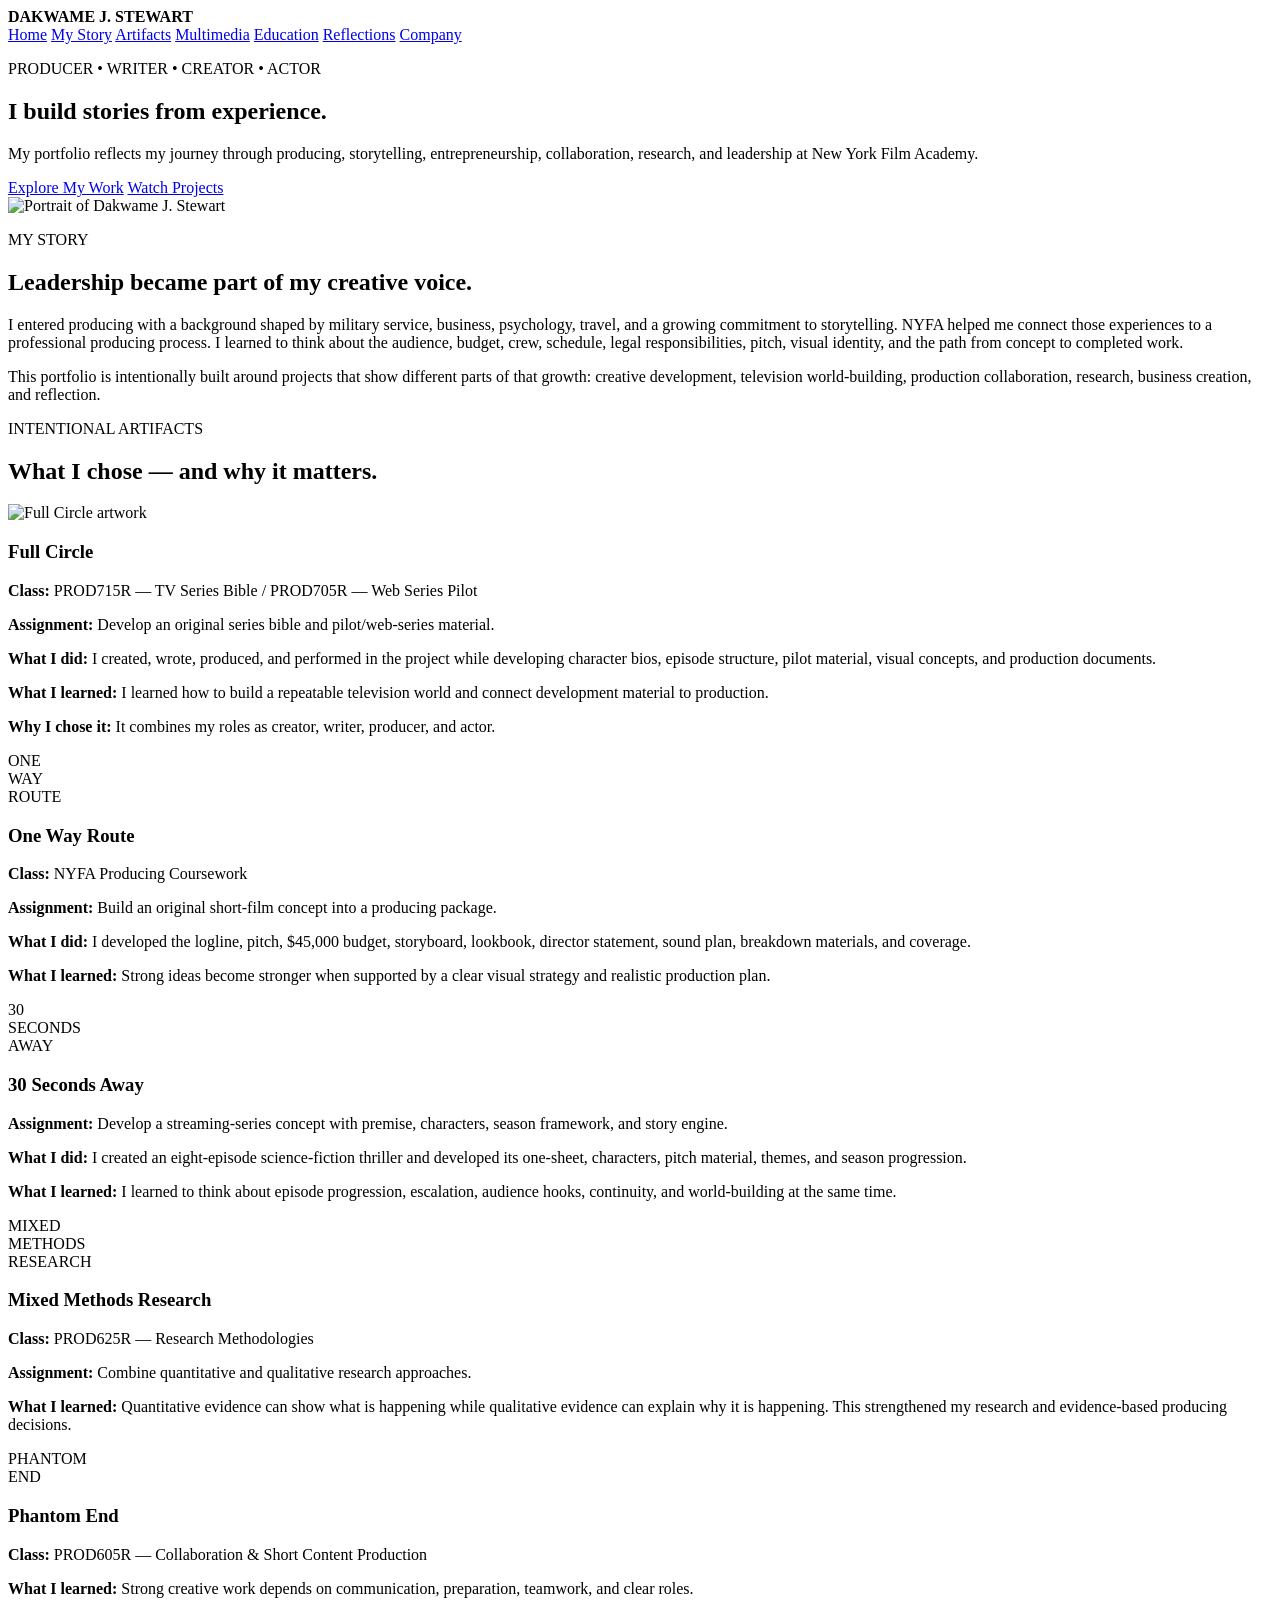
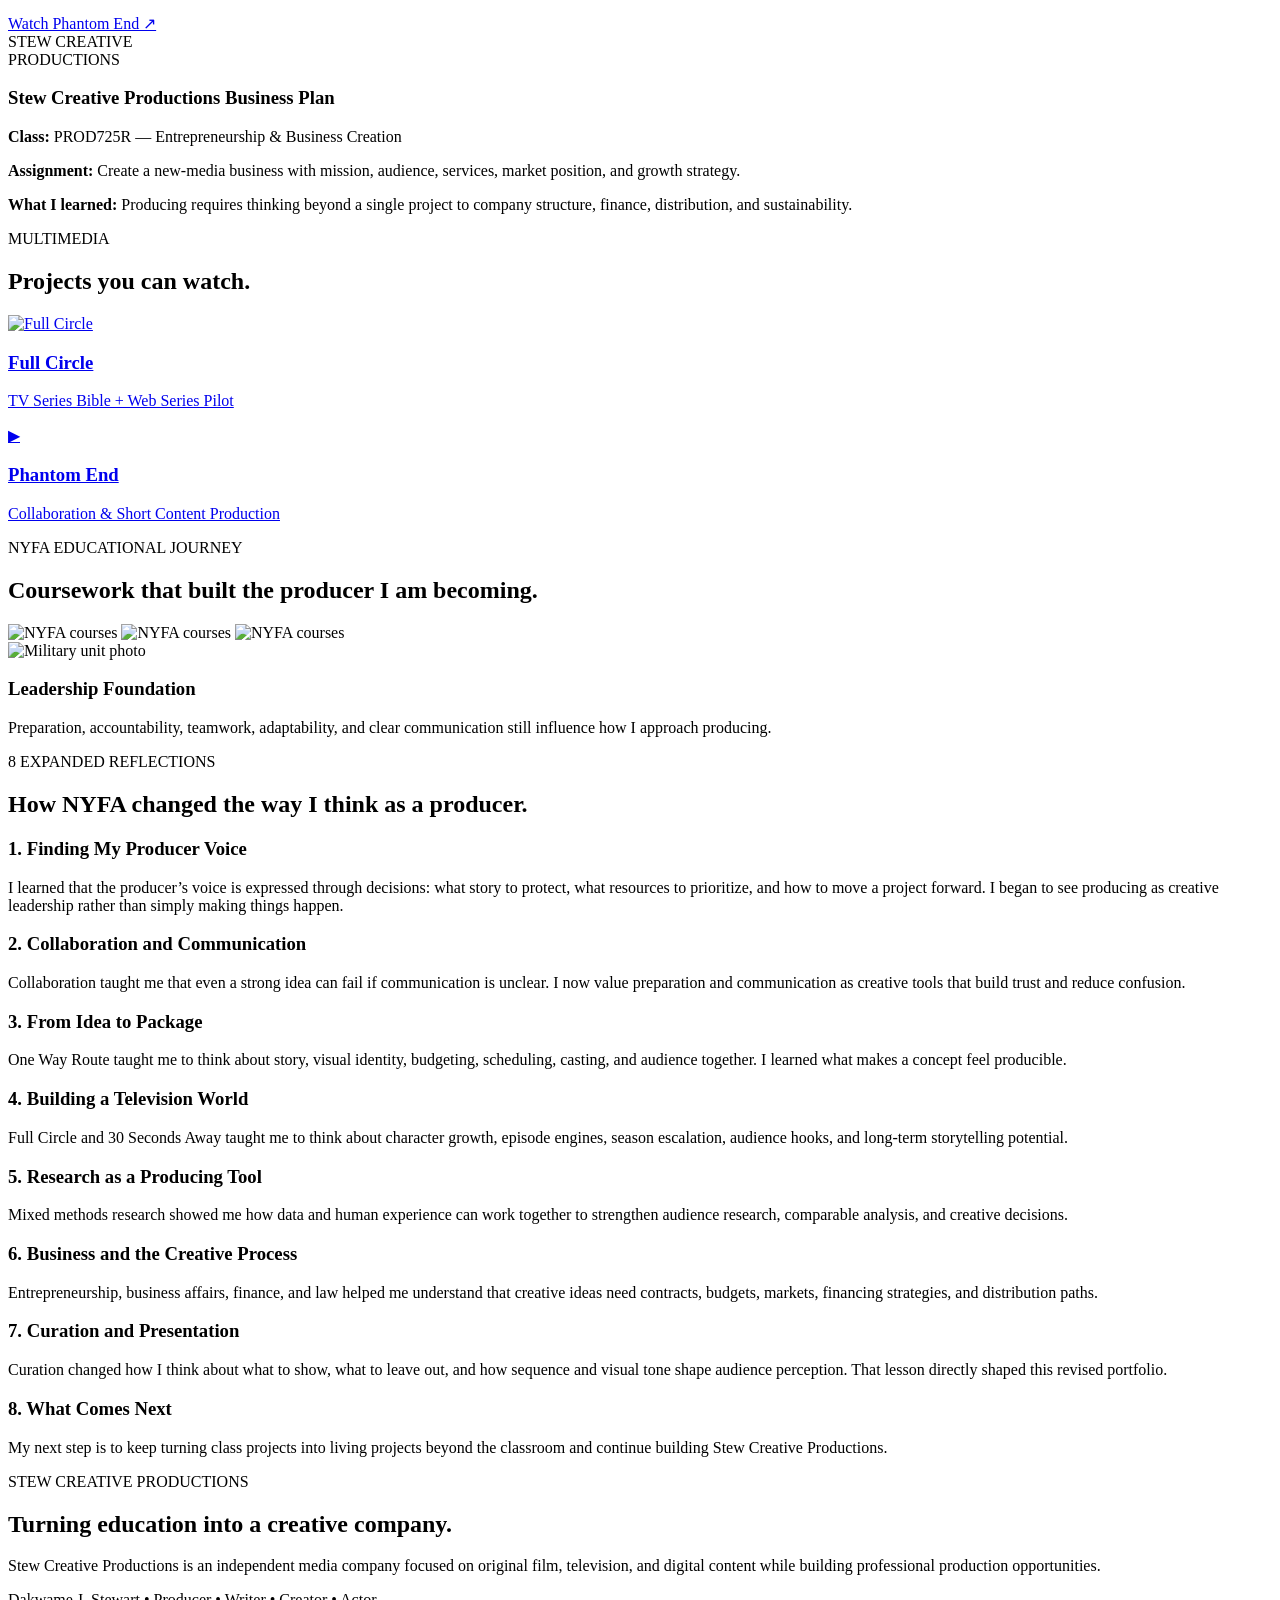
==== index.html @ 9a8acb1c "Rename index.html.html to index.html" ====
<!doctype html>
<html lang="en">
<head>
<meta charset="utf-8">
<meta name="viewport" content="width=device-width, initial-scale=1">
<title>Dakwame J. Stewart | NYFA EPortfolio</title>
<link rel="stylesheet" href="styles.css">
</head>
<body>
<header>
  <strong>DAKWAME J. STEWART</strong>
  <nav>
    <a href="#home">Home</a>
    <a href="#story">My Story</a>
    <a href="#artifacts">Artifacts</a>
    <a href="#multimedia">Multimedia</a>
    <a href="#education">Education</a>
    <a href="#reflections">Reflections</a>
    <a href="#company">Company</a>
  </nav>
</header>

<section id="home" class="hero">
  <div>
    <p class="kicker">PRODUCER • WRITER • CREATOR • ACTOR</p>
    <h1>I build stories from experience.</h1>
    <p>My portfolio reflects my journey through producing, storytelling, entrepreneurship, collaboration, research, and leadership at New York Film Academy.</p>
    <a class="btn" href="#artifacts">Explore My Work</a>
    <a class="btn secondary" href="#multimedia">Watch Projects</a>
  </div>
  <img src="assets/portrait.jpeg" alt="Portrait of Dakwame J. Stewart">
</section>

<section id="story">
  <p class="kicker">MY STORY</p>
  <h2>Leadership became part of my creative voice.</h2>
  <p>I entered producing with a background shaped by military service, business, psychology, travel, and a growing commitment to storytelling. NYFA helped me connect those experiences to a professional producing process. I learned to think about the audience, budget, crew, schedule, legal responsibilities, pitch, visual identity, and the path from concept to completed work.</p>
  <p>This portfolio is intentionally built around projects that show different parts of that growth: creative development, television world-building, production collaboration, research, business creation, and reflection.</p>
</section>

<section id="artifacts" class="dark">
  <p class="kicker">INTENTIONAL ARTIFACTS</p>
  <h2>What I chose — and why it matters.</h2>

  <article class="card">
    <img src="assets/full-circle.jpeg" alt="Full Circle artwork">
    <div>
      <h3>Full Circle</h3>
      <p><b>Class:</b> PROD715R — TV Series Bible / PROD705R — Web Series Pilot</p>
      <p><b>Assignment:</b> Develop an original series bible and pilot/web-series material.</p>
      <p><b>What I did:</b> I created, wrote, produced, and performed in the project while developing character bios, episode structure, pilot material, visual concepts, and production documents.</p>
      <p><b>What I learned:</b> I learned how to build a repeatable television world and connect development material to production.</p>
      <p><b>Why I chose it:</b> It combines my roles as creator, writer, producer, and actor.</p>
    </div>
  </article>

  <article class="card textcard">
    <div class="poster">ONE<br>WAY<br>ROUTE</div>
    <div>
      <h3>One Way Route</h3>
      <p><b>Class:</b> NYFA Producing Coursework</p>
      <p><b>Assignment:</b> Build an original short-film concept into a producing package.</p>
      <p><b>What I did:</b> I developed the logline, pitch, $45,000 budget, storyboard, lookbook, director statement, sound plan, breakdown materials, and coverage.</p>
      <p><b>What I learned:</b> Strong ideas become stronger when supported by a clear visual strategy and realistic production plan.</p>
    </div>
  </article>

  <article class="card textcard">
    <div class="poster blue">30<br>SECONDS<br>AWAY</div>
    <div>
      <h3>30 Seconds Away</h3>
      <p><b>Assignment:</b> Develop a streaming-series concept with premise, characters, season framework, and story engine.</p>
      <p><b>What I did:</b> I created an eight-episode science-fiction thriller and developed its one-sheet, characters, pitch material, themes, and season progression.</p>
      <p><b>What I learned:</b> I learned to think about episode progression, escalation, audience hooks, continuity, and world-building at the same time.</p>
    </div>
  </article>

  <article class="card textcard">
    <div class="poster goldbg">MIXED<br>METHODS<br>RESEARCH</div>
    <div>
      <h3>Mixed Methods Research</h3>
      <p><b>Class:</b> PROD625R — Research Methodologies</p>
      <p><b>Assignment:</b> Combine quantitative and qualitative research approaches.</p>
      <p><b>What I learned:</b> Quantitative evidence can show what is happening while qualitative evidence can explain why it is happening. This strengthened my research and evidence-based producing decisions.</p>
    </div>
  </article>

  <article class="card textcard">
    <div class="poster darkblue">PHANTOM<br>END</div>
    <div>
      <h3>Phantom End</h3>
      <p><b>Class:</b> PROD605R — Collaboration & Short Content Production</p>
      <p><b>What I learned:</b> Strong creative work depends on communication, preparation, teamwork, and clear roles.</p>
      <a class="watch" href="https://youtu.be/8IARrA4el0o" target="_blank" rel="noopener">Watch Phantom End ↗</a>
    </div>
  </article>

  <article class="card textcard">
    <div class="poster brown">STEW CREATIVE<br>PRODUCTIONS</div>
    <div>
      <h3>Stew Creative Productions Business Plan</h3>
      <p><b>Class:</b> PROD725R — Entrepreneurship & Business Creation</p>
      <p><b>Assignment:</b> Create a new-media business with mission, audience, services, market position, and growth strategy.</p>
      <p><b>What I learned:</b> Producing requires thinking beyond a single project to company structure, finance, distribution, and sustainability.</p>
    </div>
  </article>
</section>

<section id="multimedia">
  <p class="kicker">MULTIMEDIA</p>
  <h2>Projects you can watch.</h2>
  <div class="grid">
    <a class="video" href="https://youtu.be/-LE_226ffwM" target="_blank" rel="noopener">
      <img src="assets/full-circle.jpeg" alt="Full Circle">
      <h3>Full Circle</h3><p>TV Series Bible + Web Series Pilot</p>
    </a>
    <a class="video plain" href="https://youtu.be/8IARrA4el0o" target="_blank" rel="noopener">
      <div class="play">▶</div><h3>Phantom End</h3><p>Collaboration & Short Content Production</p>
    </a>
  </div>
</section>

<section id="education">
  <p class="kicker">NYFA EDUCATIONAL JOURNEY</p>
  <h2>Coursework that built the producer I am becoming.</h2>
  <div class="grid three">
    <img src="assets/courses-1.png" alt="NYFA courses">
    <img src="assets/courses-2.png" alt="NYFA courses">
    <img src="assets/courses-3.png" alt="NYFA courses">
  </div>
  <div class="leadership">
    <img src="assets/military.jpeg" alt="Military unit photo">
    <div><h3>Leadership Foundation</h3><p>Preparation, accountability, teamwork, adaptability, and clear communication still influence how I approach producing.</p></div>
  </div>
</section>

<section id="reflections" class="dark">
  <p class="kicker">8 EXPANDED REFLECTIONS</p>
  <h2>How NYFA changed the way I think as a producer.</h2>
  <div class="reflections">
    <article><h3>1. Finding My Producer Voice</h3><p>I learned that the producer’s voice is expressed through decisions: what story to protect, what resources to prioritize, and how to move a project forward. I began to see producing as creative leadership rather than simply making things happen.</p></article>
    <article><h3>2. Collaboration and Communication</h3><p>Collaboration taught me that even a strong idea can fail if communication is unclear. I now value preparation and communication as creative tools that build trust and reduce confusion.</p></article>
    <article><h3>3. From Idea to Package</h3><p>One Way Route taught me to think about story, visual identity, budgeting, scheduling, casting, and audience together. I learned what makes a concept feel producible.</p></article>
    <article><h3>4. Building a Television World</h3><p>Full Circle and 30 Seconds Away taught me to think about character growth, episode engines, season escalation, audience hooks, and long-term storytelling potential.</p></article>
    <article><h3>5. Research as a Producing Tool</h3><p>Mixed methods research showed me how data and human experience can work together to strengthen audience research, comparable analysis, and creative decisions.</p></article>
    <article><h3>6. Business and the Creative Process</h3><p>Entrepreneurship, business affairs, finance, and law helped me understand that creative ideas need contracts, budgets, markets, financing strategies, and distribution paths.</p></article>
    <article><h3>7. Curation and Presentation</h3><p>Curation changed how I think about what to show, what to leave out, and how sequence and visual tone shape audience perception. That lesson directly shaped this revised portfolio.</p></article>
    <article><h3>8. What Comes Next</h3><p>My next step is to keep turning class projects into living projects beyond the classroom and continue building Stew Creative Productions.</p></article>
  </div>
</section>

<section id="company">
  <p class="kicker">STEW CREATIVE PRODUCTIONS</p>
  <h2>Turning education into a creative company.</h2>
  <p>Stew Creative Productions is an independent media company focused on original film, television, and digital content while building professional production opportunities.</p>
</section>

<footer>Dakwame J. Stewart • Producer • Writer • Creator • Actor</footer>
</body>
</html>
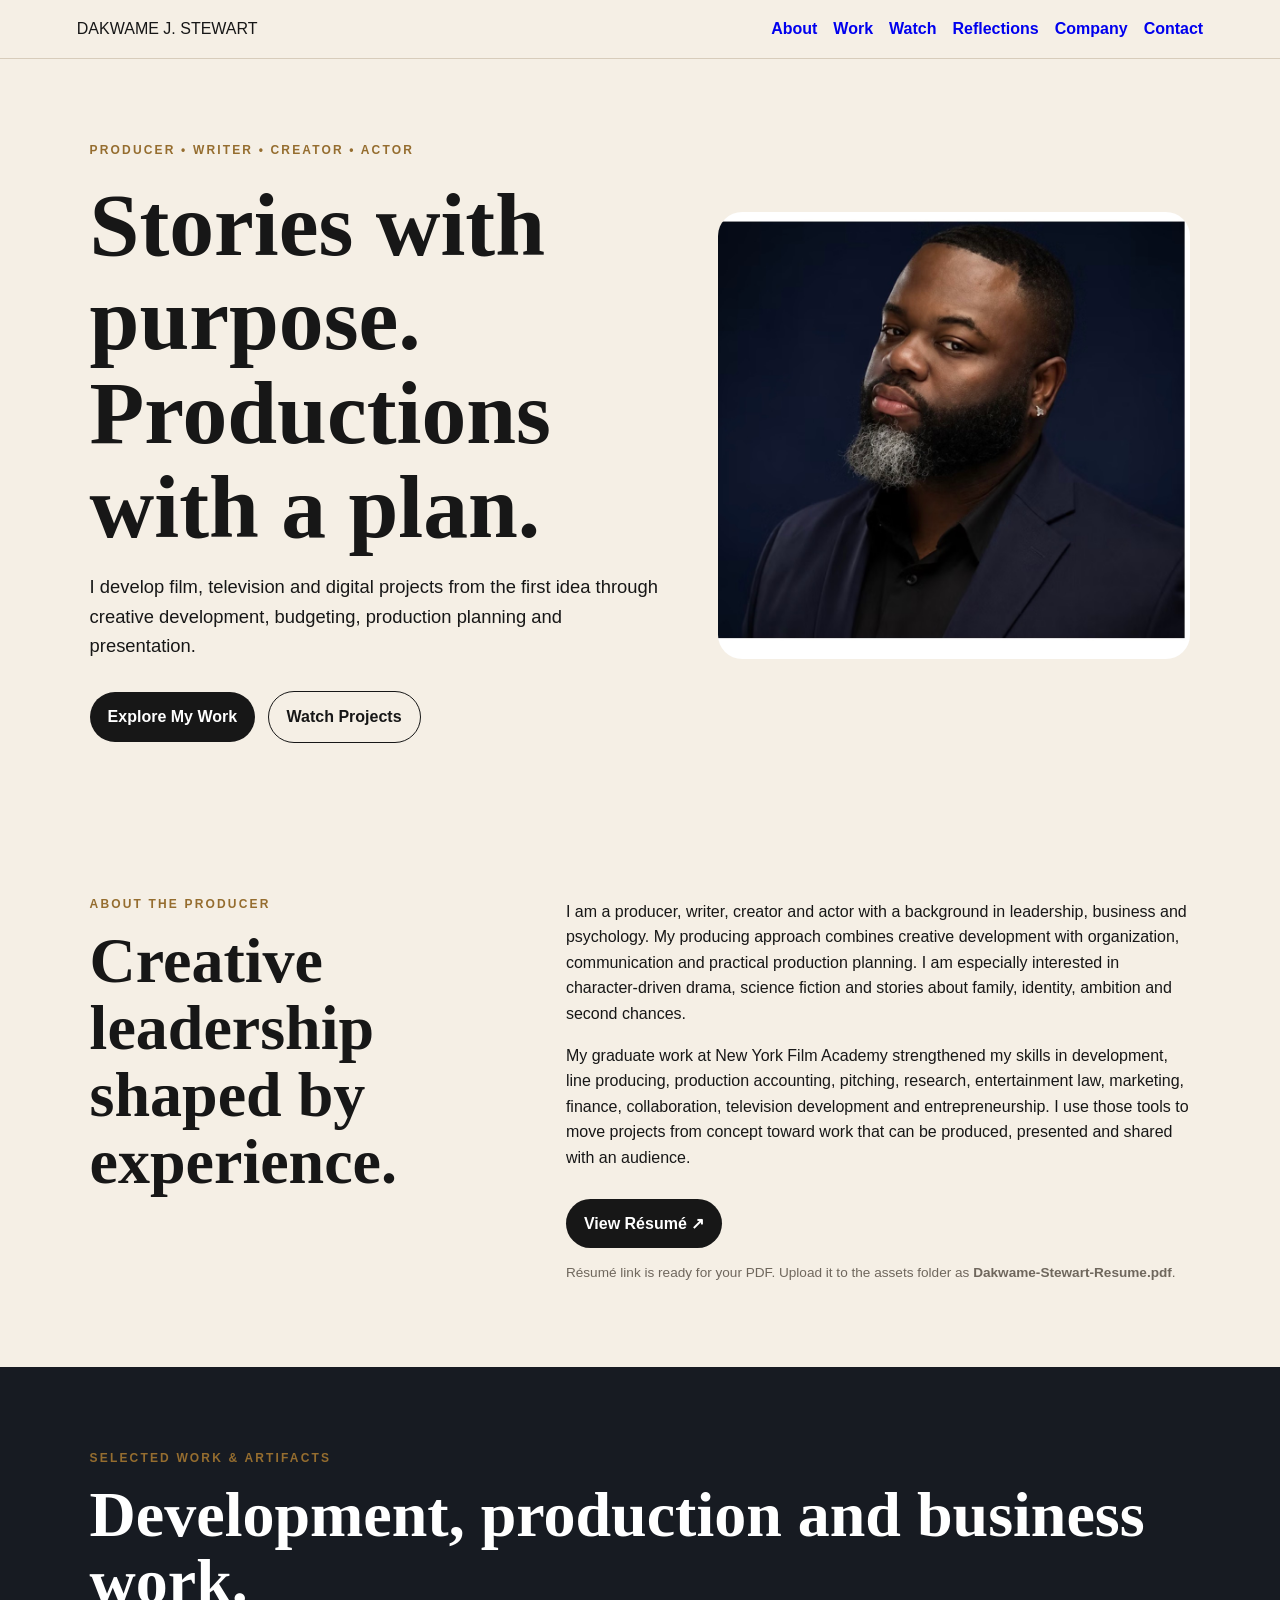
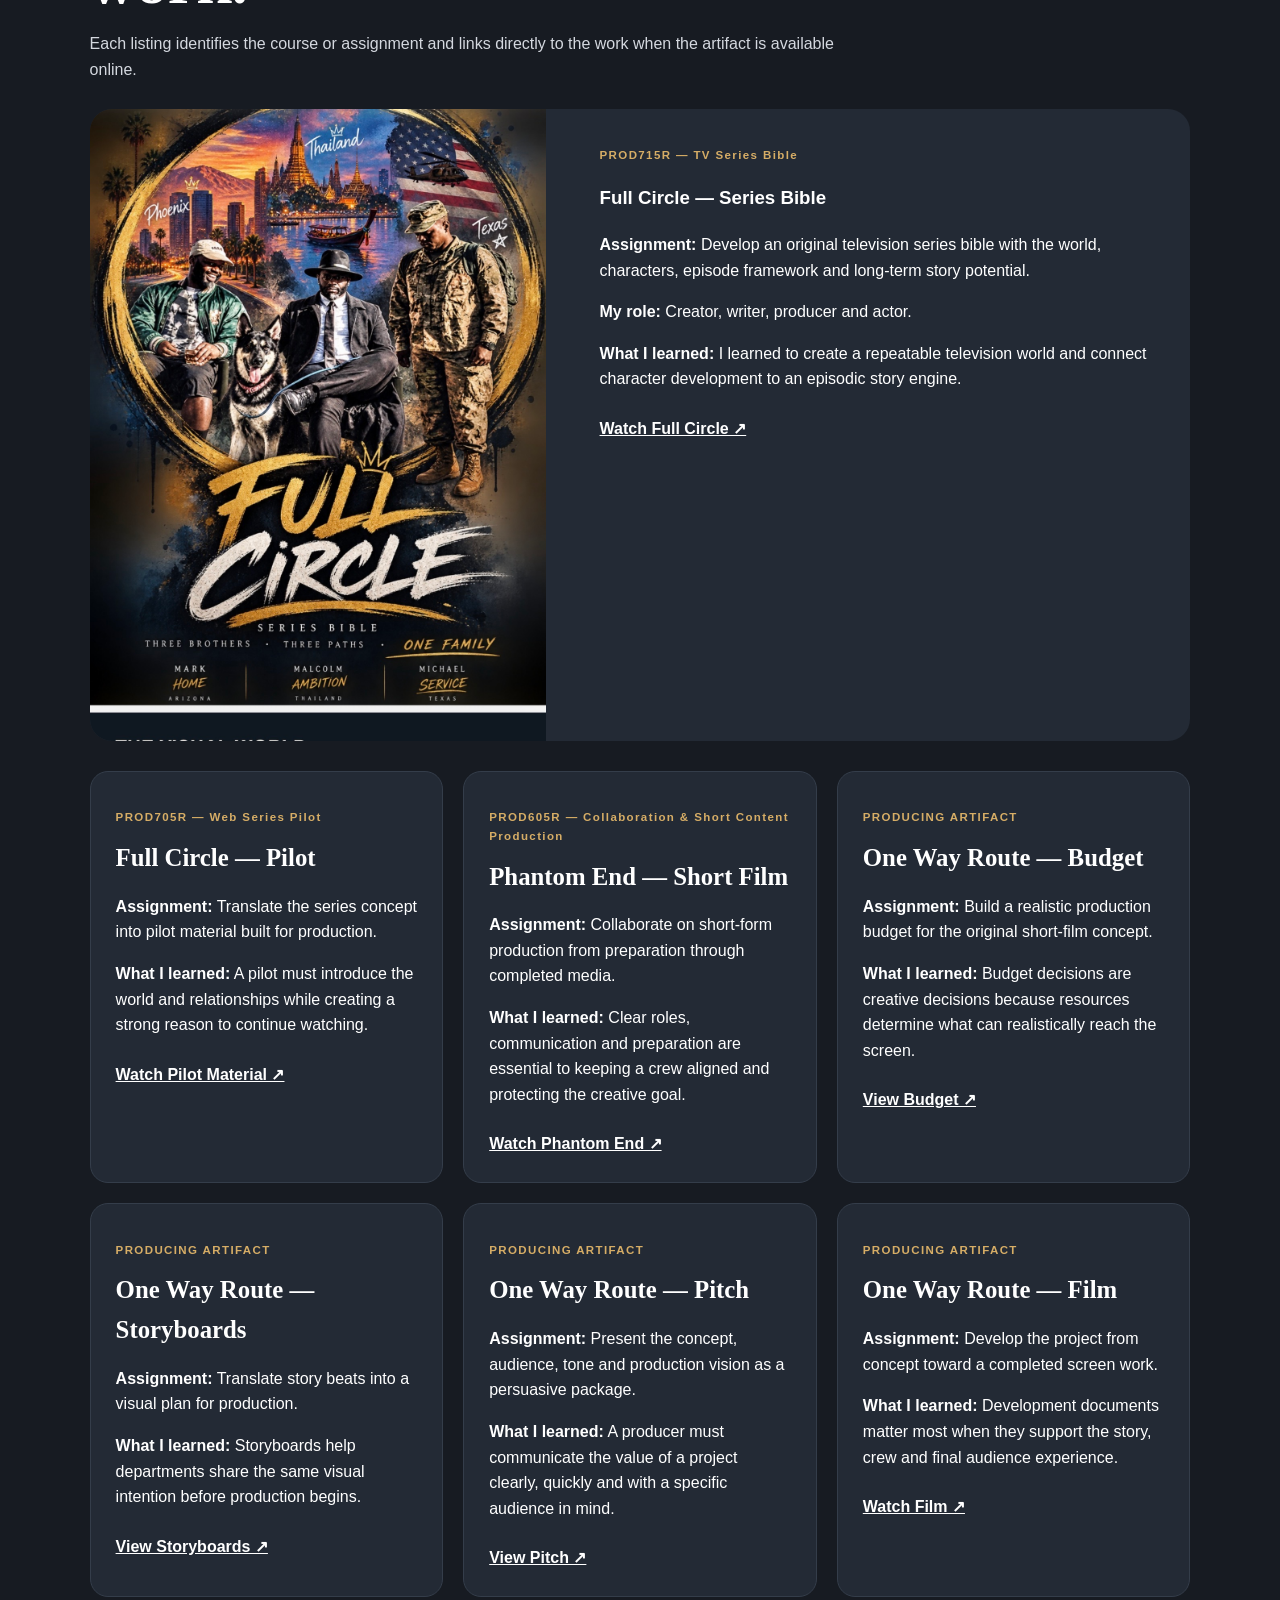
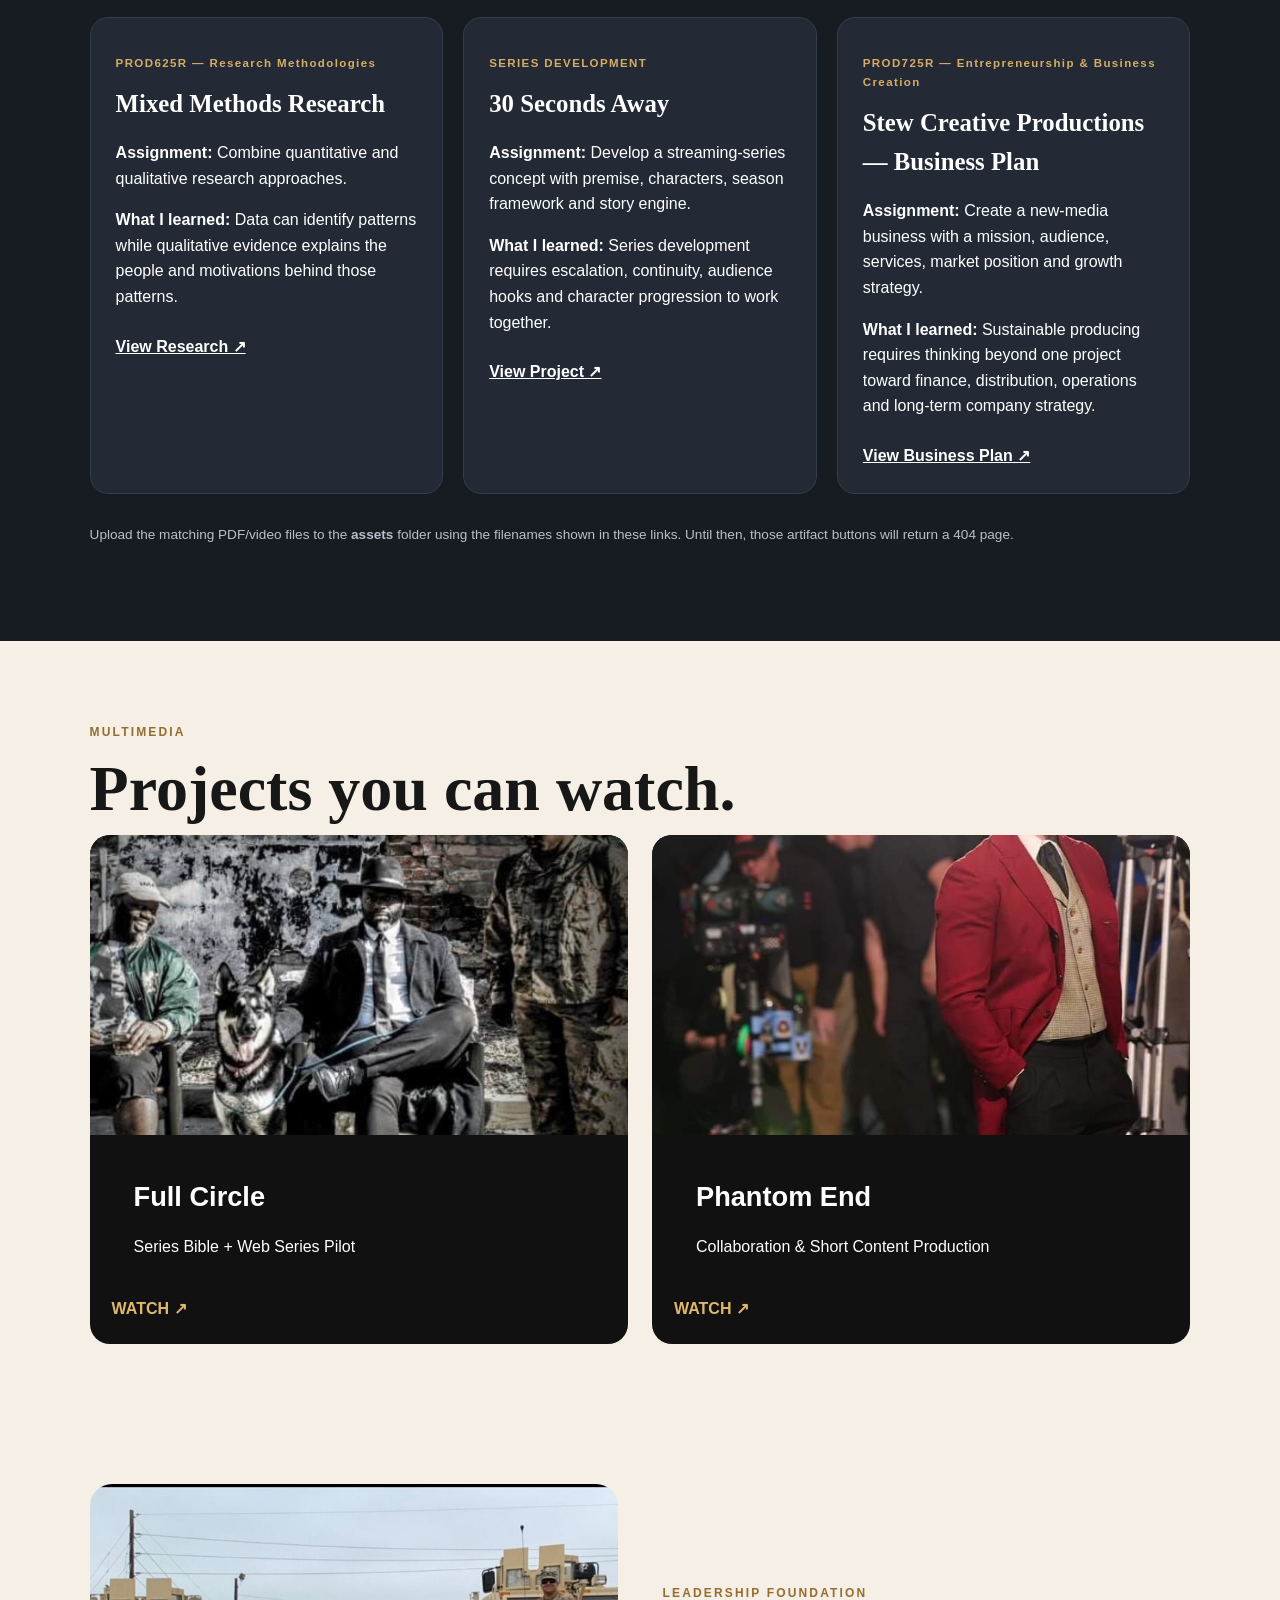
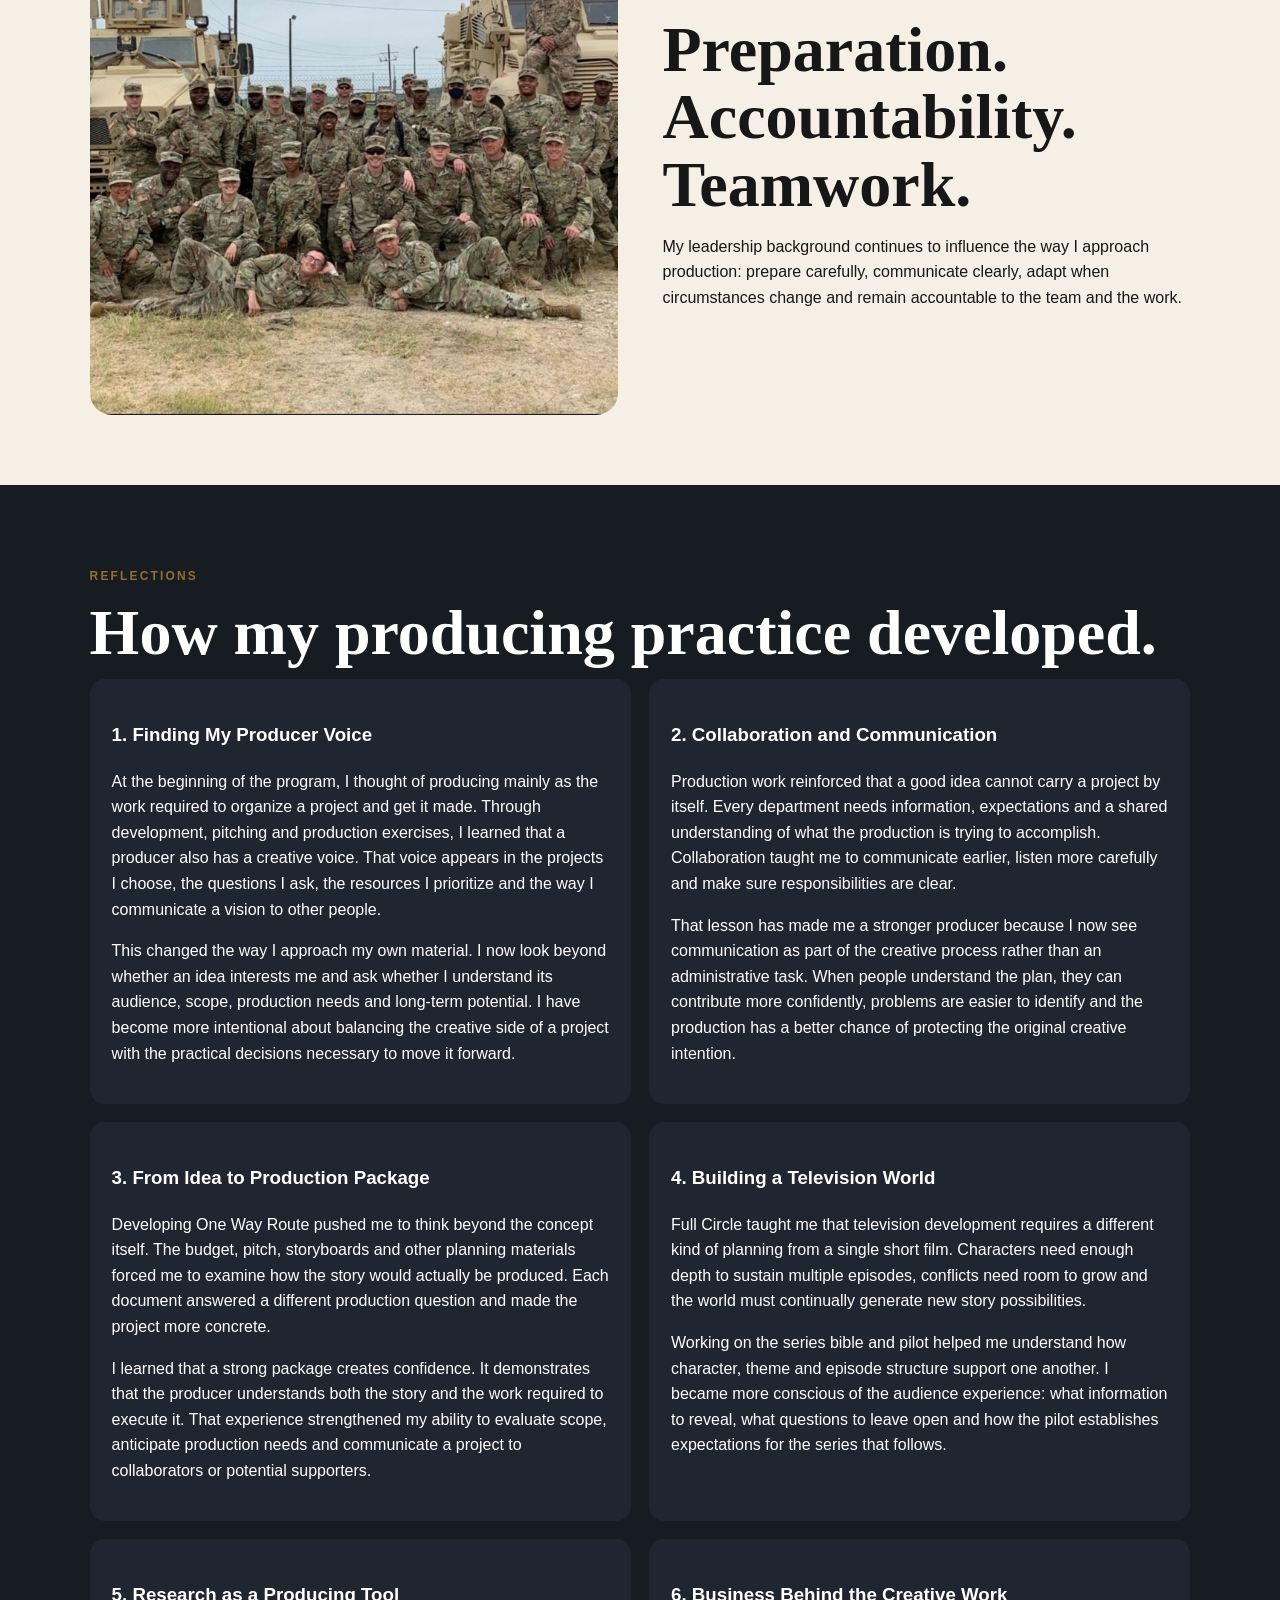
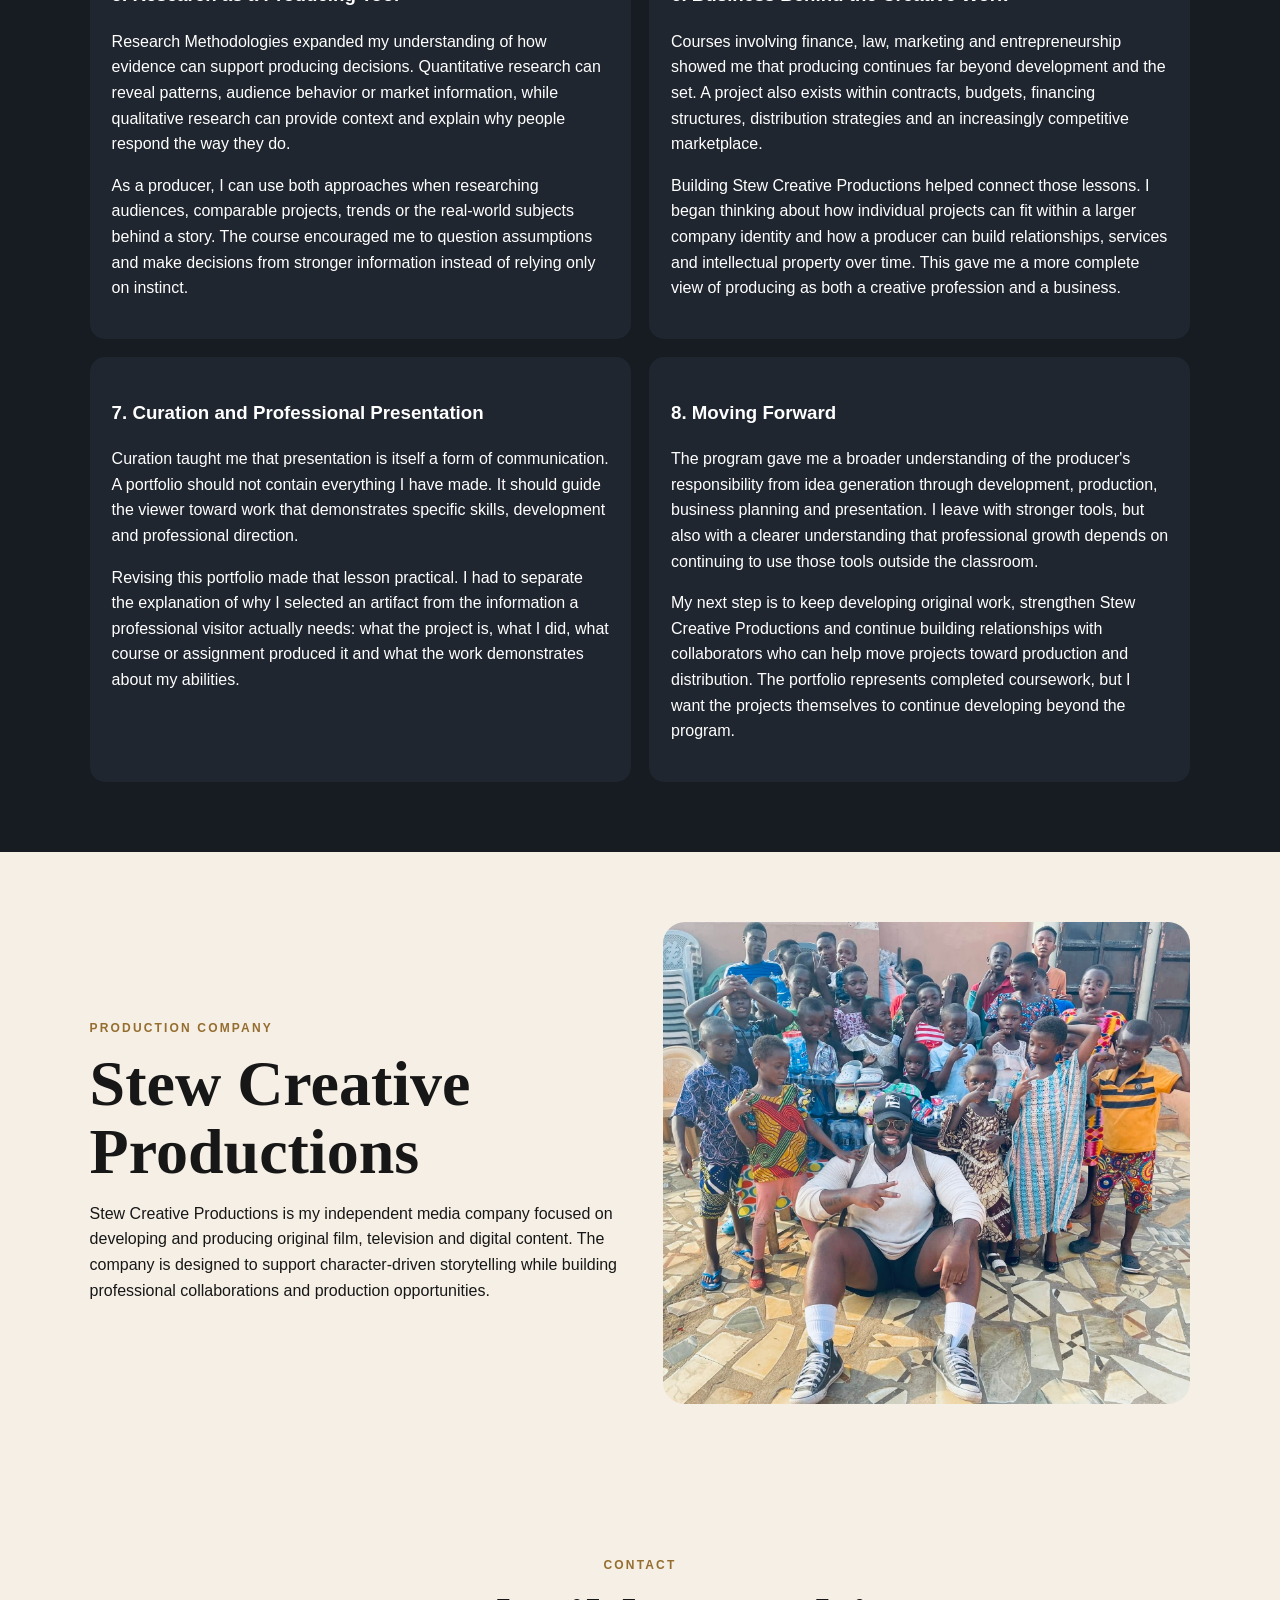
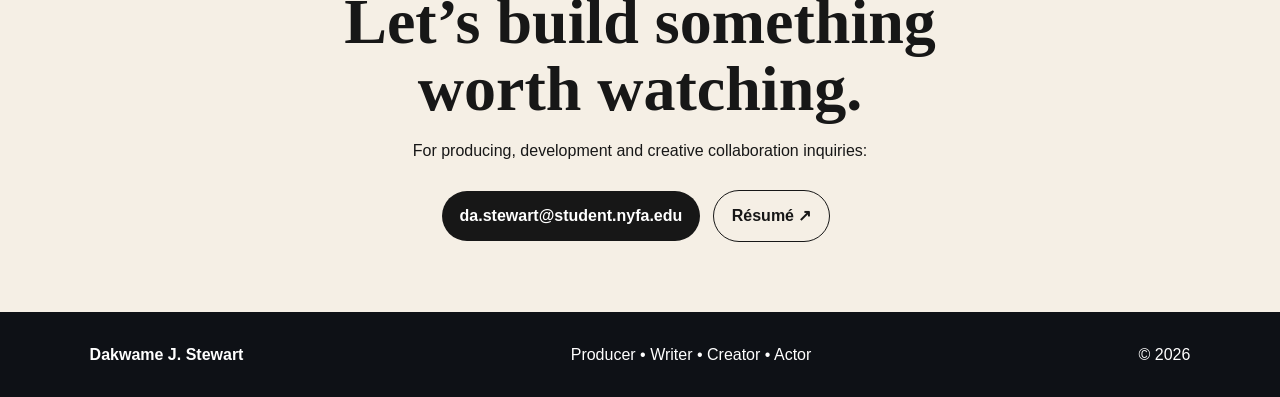
==== commit 9d4555ba: "Add files via upload" ====
--- a/index.html
+++ b/index.html
@@ -3,158 +3,117 @@
 <head>
 <meta charset="utf-8">
 <meta name="viewport" content="width=device-width, initial-scale=1">
-<title>Dakwame J. Stewart | NYFA EPortfolio</title>
+<title>Dakwame J. Stewart | Producer Portfolio</title>
+<meta name="description" content="Producer portfolio of Dakwame J. Stewart featuring film, television, research, business and production work developed at New York Film Academy.">
 <link rel="stylesheet" href="styles.css">
 </head>
 <body>
 <header>
-  <strong>DAKWAME J. STEWART</strong>
+  <a class="brand" href="#home">DAKWAME J. STEWART</a>
   <nav>
-    <a href="#home">Home</a>
-    <a href="#story">My Story</a>
-    <a href="#artifacts">Artifacts</a>
-    <a href="#multimedia">Multimedia</a>
-    <a href="#education">Education</a>
-    <a href="#reflections">Reflections</a>
-    <a href="#company">Company</a>
+    <a href="#about">About</a><a href="#work">Work</a><a href="#multimedia">Watch</a><a href="#reflections">Reflections</a><a href="#company">Company</a><a href="#contact">Contact</a>
   </nav>
 </header>
 
+<main>
 <section id="home" class="hero">
   <div>
     <p class="kicker">PRODUCER • WRITER • CREATOR • ACTOR</p>
-    <h1>I build stories from experience.</h1>
-    <p>My portfolio reflects my journey through producing, storytelling, entrepreneurship, collaboration, research, and leadership at New York Film Academy.</p>
-    <a class="btn" href="#artifacts">Explore My Work</a>
+    <h1>Stories with purpose. Productions with a plan.</h1>
+    <p class="lede">I develop film, television and digital projects from the first idea through creative development, budgeting, production planning and presentation.</p>
+    <a class="btn" href="#work">Explore My Work</a>
     <a class="btn secondary" href="#multimedia">Watch Projects</a>
   </div>
-  <img src="assets/portrait.jpeg" alt="Portrait of Dakwame J. Stewart">
+  <img src="assets/portrait.jpeg" alt="Professional portrait of Dakwame J. Stewart">
 </section>
 
-<section id="story">
-  <p class="kicker">MY STORY</p>
-  <h2>Leadership became part of my creative voice.</h2>
-  <p>I entered producing with a background shaped by military service, business, psychology, travel, and a growing commitment to storytelling. NYFA helped me connect those experiences to a professional producing process. I learned to think about the audience, budget, crew, schedule, legal responsibilities, pitch, visual identity, and the path from concept to completed work.</p>
-  <p>This portfolio is intentionally built around projects that show different parts of that growth: creative development, television world-building, production collaboration, research, business creation, and reflection.</p>
+<section id="about" class="split">
+  <div>
+    <p class="kicker">ABOUT THE PRODUCER</p>
+    <h2>Creative leadership shaped by experience.</h2>
+  </div>
+  <div>
+    <p>I am a producer, writer, creator and actor with a background in leadership, business and psychology. My producing approach combines creative development with organization, communication and practical production planning. I am especially interested in character-driven drama, science fiction and stories about family, identity, ambition and second chances.</p>
+    <p>My graduate work at New York Film Academy strengthened my skills in development, line producing, production accounting, pitching, research, entertainment law, marketing, finance, collaboration, television development and entrepreneurship. I use those tools to move projects from concept toward work that can be produced, presented and shared with an audience.</p>
+    <a class="btn" href="assets/Dakwame-Stewart-Resume.pdf" target="_blank" rel="noopener">View Résumé ↗</a>
+    <p class="note">Résumé link is ready for your PDF. Upload it to the assets folder as <b>Dakwame-Stewart-Resume.pdf</b>.</p>
+  </div>
 </section>
 
-<section id="artifacts" class="dark">
-  <p class="kicker">INTENTIONAL ARTIFACTS</p>
-  <h2>What I chose — and why it matters.</h2>
+<section id="work" class="dark fullbleed">
+  <div class="section-inner">
+    <p class="kicker">SELECTED WORK & ARTIFACTS</p>
+    <h2>Development, production and business work.</h2>
+    <p class="section-intro">Each listing identifies the course or assignment and links directly to the work when the artifact is available online.</p>
 
-  <article class="card">
-    <img src="assets/full-circle.jpeg" alt="Full Circle artwork">
-    <div>
-      <h3>Full Circle</h3>
-      <p><b>Class:</b> PROD715R — TV Series Bible / PROD705R — Web Series Pilot</p>
-      <p><b>Assignment:</b> Develop an original series bible and pilot/web-series material.</p>
-      <p><b>What I did:</b> I created, wrote, produced, and performed in the project while developing character bios, episode structure, pilot material, visual concepts, and production documents.</p>
-      <p><b>What I learned:</b> I learned how to build a repeatable television world and connect development material to production.</p>
-      <p><b>Why I chose it:</b> It combines my roles as creator, writer, producer, and actor.</p>
+    <article class="card featured">
+      <img src="assets/full-circle.jpeg" alt="Full Circle series artwork">
+      <div><p class="tag">PROD715R — TV Series Bible</p><h3>Full Circle — Series Bible</h3><p><b>Assignment:</b> Develop an original television series bible with the world, characters, episode framework and long-term story potential.</p><p><b>My role:</b> Creator, writer, producer and actor.</p><p><b>What I learned:</b> I learned to create a repeatable television world and connect character development to an episodic story engine.</p><a class="artifact-link" href="https://youtu.be/-LE_226ffwM" target="_blank" rel="noopener">Watch Full Circle ↗</a></div>
+    </article>
+
+    <div class="artifact-grid">
+      <article class="artifact"><p class="tag">PROD705R — Web Series Pilot</p><h3>Full Circle — Pilot</h3><p><b>Assignment:</b> Translate the series concept into pilot material built for production.</p><p><b>What I learned:</b> A pilot must introduce the world and relationships while creating a strong reason to continue watching.</p><a href="https://youtu.be/-LE_226ffwM" target="_blank" rel="noopener">Watch Pilot Material ↗</a></article>
+
+      <article class="artifact"><p class="tag">PROD605R — Collaboration & Short Content Production</p><h3>Phantom End — Short Film</h3><p><b>Assignment:</b> Collaborate on short-form production from preparation through completed media.</p><p><b>What I learned:</b> Clear roles, communication and preparation are essential to keeping a crew aligned and protecting the creative goal.</p><a href="https://youtu.be/8IARrA4el0o" target="_blank" rel="noopener">Watch Phantom End ↗</a></article>
+
+      <article class="artifact"><p class="tag">PRODUCING ARTIFACT</p><h3>One Way Route — Budget</h3><p><b>Assignment:</b> Build a realistic production budget for the original short-film concept.</p><p><b>What I learned:</b> Budget decisions are creative decisions because resources determine what can realistically reach the screen.</p><a href="assets/one-way-route-budget.pdf" target="_blank" rel="noopener">View Budget ↗</a></article>
+
+      <article class="artifact"><p class="tag">PRODUCING ARTIFACT</p><h3>One Way Route — Storyboards</h3><p><b>Assignment:</b> Translate story beats into a visual plan for production.</p><p><b>What I learned:</b> Storyboards help departments share the same visual intention before production begins.</p><a href="assets/one-way-route-storyboards.pdf" target="_blank" rel="noopener">View Storyboards ↗</a></article>
+
+      <article class="artifact"><p class="tag">PRODUCING ARTIFACT</p><h3>One Way Route — Pitch</h3><p><b>Assignment:</b> Present the concept, audience, tone and production vision as a persuasive package.</p><p><b>What I learned:</b> A producer must communicate the value of a project clearly, quickly and with a specific audience in mind.</p><a href="assets/one-way-route-pitch.pdf" target="_blank" rel="noopener">View Pitch ↗</a></article>
+
+      <article class="artifact"><p class="tag">PRODUCING ARTIFACT</p><h3>One Way Route — Film</h3><p><b>Assignment:</b> Develop the project from concept toward a completed screen work.</p><p><b>What I learned:</b> Development documents matter most when they support the story, crew and final audience experience.</p><a href="assets/one-way-route-film.mp4" target="_blank" rel="noopener">Watch Film ↗</a></article>
+
+      <article class="artifact"><p class="tag">PROD625R — Research Methodologies</p><h3>Mixed Methods Research</h3><p><b>Assignment:</b> Combine quantitative and qualitative research approaches.</p><p><b>What I learned:</b> Data can identify patterns while qualitative evidence explains the people and motivations behind those patterns.</p><a href="assets/mixed-methods-research.pdf" target="_blank" rel="noopener">View Research ↗</a></article>
+
+      <article class="artifact"><p class="tag">SERIES DEVELOPMENT</p><h3>30 Seconds Away</h3><p><b>Assignment:</b> Develop a streaming-series concept with premise, characters, season framework and story engine.</p><p><b>What I learned:</b> Series development requires escalation, continuity, audience hooks and character progression to work together.</p><a href="assets/30-seconds-away.pdf" target="_blank" rel="noopener">View Project ↗</a></article>
+
+      <article class="artifact"><p class="tag">PROD725R — Entrepreneurship & Business Creation</p><h3>Stew Creative Productions — Business Plan</h3><p><b>Assignment:</b> Create a new-media business with a mission, audience, services, market position and growth strategy.</p><p><b>What I learned:</b> Sustainable producing requires thinking beyond one project toward finance, distribution, operations and long-term company strategy.</p><a href="assets/stew-creative-productions-business-plan.pdf" target="_blank" rel="noopener">View Business Plan ↗</a></article>
     </div>
-  </article>
-
-  <article class="card textcard">
-    <div class="poster">ONE<br>WAY<br>ROUTE</div>
-    <div>
-      <h3>One Way Route</h3>
-      <p><b>Class:</b> NYFA Producing Coursework</p>
-      <p><b>Assignment:</b> Build an original short-film concept into a producing package.</p>
-      <p><b>What I did:</b> I developed the logline, pitch, $45,000 budget, storyboard, lookbook, director statement, sound plan, breakdown materials, and coverage.</p>
-      <p><b>What I learned:</b> Strong ideas become stronger when supported by a clear visual strategy and realistic production plan.</p>
-    </div>
-  </article>
-
-  <article class="card textcard">
-    <div class="poster blue">30<br>SECONDS<br>AWAY</div>
-    <div>
-      <h3>30 Seconds Away</h3>
-      <p><b>Assignment:</b> Develop a streaming-series concept with premise, characters, season framework, and story engine.</p>
-      <p><b>What I did:</b> I created an eight-episode science-fiction thriller and developed its one-sheet, characters, pitch material, themes, and season progression.</p>
-      <p><b>What I learned:</b> I learned to think about episode progression, escalation, audience hooks, continuity, and world-building at the same time.</p>
-    </div>
-  </article>
-
-  <article class="card textcard">
-    <div class="poster goldbg">MIXED<br>METHODS<br>RESEARCH</div>
-    <div>
-      <h3>Mixed Methods Research</h3>
-      <p><b>Class:</b> PROD625R — Research Methodologies</p>
-      <p><b>Assignment:</b> Combine quantitative and qualitative research approaches.</p>
-      <p><b>What I learned:</b> Quantitative evidence can show what is happening while qualitative evidence can explain why it is happening. This strengthened my research and evidence-based producing decisions.</p>
-    </div>
-  </article>
-
-  <article class="card textcard">
-    <div class="poster darkblue">PHANTOM<br>END</div>
-    <div>
-      <h3>Phantom End</h3>
-      <p><b>Class:</b> PROD605R — Collaboration & Short Content Production</p>
-      <p><b>What I learned:</b> Strong creative work depends on communication, preparation, teamwork, and clear roles.</p>
-      <a class="watch" href="https://youtu.be/8IARrA4el0o" target="_blank" rel="noopener">Watch Phantom End ↗</a>
-    </div>
-  </article>
-
-  <article class="card textcard">
-    <div class="poster brown">STEW CREATIVE<br>PRODUCTIONS</div>
-    <div>
-      <h3>Stew Creative Productions Business Plan</h3>
-      <p><b>Class:</b> PROD725R — Entrepreneurship & Business Creation</p>
-      <p><b>Assignment:</b> Create a new-media business with mission, audience, services, market position, and growth strategy.</p>
-      <p><b>What I learned:</b> Producing requires thinking beyond a single project to company structure, finance, distribution, and sustainability.</p>
-    </div>
-  </article>
+    <p class="note light">Upload the matching PDF/video files to the <b>assets</b> folder using the filenames shown in these links. Until then, those artifact buttons will return a 404 page.</p>
+  </div>
 </section>
 
 <section id="multimedia">
-  <p class="kicker">MULTIMEDIA</p>
-  <h2>Projects you can watch.</h2>
+  <p class="kicker">MULTIMEDIA</p><h2>Projects you can watch.</h2>
   <div class="grid">
-    <a class="video" href="https://youtu.be/-LE_226ffwM" target="_blank" rel="noopener">
-      <img src="assets/full-circle.jpeg" alt="Full Circle">
-      <h3>Full Circle</h3><p>TV Series Bible + Web Series Pilot</p>
-    </a>
-    <a class="video plain" href="https://youtu.be/8IARrA4el0o" target="_blank" rel="noopener">
-      <div class="play">▶</div><h3>Phantom End</h3><p>Collaboration & Short Content Production</p>
-    </a>
+    <a class="video" href="https://youtu.be/-LE_226ffwM" target="_blank" rel="noopener"><img src="assets/full-circle-art.jpeg" alt="Full Circle artwork"><div><h3>Full Circle</h3><p>Series Bible + Web Series Pilot</p><span>WATCH ↗</span></div></a>
+    <a class="video" href="https://youtu.be/8IARrA4el0o" target="_blank" rel="noopener"><img src="assets/on-set.jpeg" alt="Production set"><div><h3>Phantom End</h3><p>Collaboration & Short Content Production</p><span>WATCH ↗</span></div></a>
   </div>
 </section>
 
-<section id="education">
-  <p class="kicker">NYFA EDUCATIONAL JOURNEY</p>
-  <h2>Coursework that built the producer I am becoming.</h2>
-  <div class="grid three">
-    <img src="assets/courses-1.png" alt="NYFA courses">
-    <img src="assets/courses-2.png" alt="NYFA courses">
-    <img src="assets/courses-3.png" alt="NYFA courses">
-  </div>
-  <div class="leadership">
-    <img src="assets/military.jpeg" alt="Military unit photo">
-    <div><h3>Leadership Foundation</h3><p>Preparation, accountability, teamwork, adaptability, and clear communication still influence how I approach producing.</p></div>
-  </div>
+<section class="visual-story">
+  <img src="assets/military.jpeg" alt="Military unit photo">
+  <div><p class="kicker">LEADERSHIP FOUNDATION</p><h2>Preparation. Accountability. Teamwork.</h2><p>My leadership background continues to influence the way I approach production: prepare carefully, communicate clearly, adapt when circumstances change and remain accountable to the team and the work.</p></div>
 </section>
 
-<section id="reflections" class="dark">
-  <p class="kicker">8 EXPANDED REFLECTIONS</p>
-  <h2>How NYFA changed the way I think as a producer.</h2>
+<section id="reflections" class="dark fullbleed">
+ <div class="section-inner"><p class="kicker">REFLECTIONS</p><h2>How my producing practice developed.</h2>
   <div class="reflections">
-    <article><h3>1. Finding My Producer Voice</h3><p>I learned that the producer’s voice is expressed through decisions: what story to protect, what resources to prioritize, and how to move a project forward. I began to see producing as creative leadership rather than simply making things happen.</p></article>
-    <article><h3>2. Collaboration and Communication</h3><p>Collaboration taught me that even a strong idea can fail if communication is unclear. I now value preparation and communication as creative tools that build trust and reduce confusion.</p></article>
-    <article><h3>3. From Idea to Package</h3><p>One Way Route taught me to think about story, visual identity, budgeting, scheduling, casting, and audience together. I learned what makes a concept feel producible.</p></article>
-    <article><h3>4. Building a Television World</h3><p>Full Circle and 30 Seconds Away taught me to think about character growth, episode engines, season escalation, audience hooks, and long-term storytelling potential.</p></article>
-    <article><h3>5. Research as a Producing Tool</h3><p>Mixed methods research showed me how data and human experience can work together to strengthen audience research, comparable analysis, and creative decisions.</p></article>
-    <article><h3>6. Business and the Creative Process</h3><p>Entrepreneurship, business affairs, finance, and law helped me understand that creative ideas need contracts, budgets, markets, financing strategies, and distribution paths.</p></article>
-    <article><h3>7. Curation and Presentation</h3><p>Curation changed how I think about what to show, what to leave out, and how sequence and visual tone shape audience perception. That lesson directly shaped this revised portfolio.</p></article>
-    <article><h3>8. What Comes Next</h3><p>My next step is to keep turning class projects into living projects beyond the classroom and continue building Stew Creative Productions.</p></article>
+   <article><h3>1. Finding My Producer Voice</h3><p>At the beginning of the program, I thought of producing mainly as the work required to organize a project and get it made. Through development, pitching and production exercises, I learned that a producer also has a creative voice. That voice appears in the projects I choose, the questions I ask, the resources I prioritize and the way I communicate a vision to other people.</p><p>This changed the way I approach my own material. I now look beyond whether an idea interests me and ask whether I understand its audience, scope, production needs and long-term potential. I have become more intentional about balancing the creative side of a project with the practical decisions necessary to move it forward.</p></article>
+   <article><h3>2. Collaboration and Communication</h3><p>Production work reinforced that a good idea cannot carry a project by itself. Every department needs information, expectations and a shared understanding of what the production is trying to accomplish. Collaboration taught me to communicate earlier, listen more carefully and make sure responsibilities are clear.</p><p>That lesson has made me a stronger producer because I now see communication as part of the creative process rather than an administrative task. When people understand the plan, they can contribute more confidently, problems are easier to identify and the production has a better chance of protecting the original creative intention.</p></article>
+   <article><h3>3. From Idea to Production Package</h3><p>Developing One Way Route pushed me to think beyond the concept itself. The budget, pitch, storyboards and other planning materials forced me to examine how the story would actually be produced. Each document answered a different production question and made the project more concrete.</p><p>I learned that a strong package creates confidence. It demonstrates that the producer understands both the story and the work required to execute it. That experience strengthened my ability to evaluate scope, anticipate production needs and communicate a project to collaborators or potential supporters.</p></article>
+   <article><h3>4. Building a Television World</h3><p>Full Circle taught me that television development requires a different kind of planning from a single short film. Characters need enough depth to sustain multiple episodes, conflicts need room to grow and the world must continually generate new story possibilities.</p><p>Working on the series bible and pilot helped me understand how character, theme and episode structure support one another. I became more conscious of the audience experience: what information to reveal, what questions to leave open and how the pilot establishes expectations for the series that follows.</p></article>
+   <article><h3>5. Research as a Producing Tool</h3><p>Research Methodologies expanded my understanding of how evidence can support producing decisions. Quantitative research can reveal patterns, audience behavior or market information, while qualitative research can provide context and explain why people respond the way they do.</p><p>As a producer, I can use both approaches when researching audiences, comparable projects, trends or the real-world subjects behind a story. The course encouraged me to question assumptions and make decisions from stronger information instead of relying only on instinct.</p></article>
+   <article><h3>6. Business Behind the Creative Work</h3><p>Courses involving finance, law, marketing and entrepreneurship showed me that producing continues far beyond development and the set. A project also exists within contracts, budgets, financing structures, distribution strategies and an increasingly competitive marketplace.</p><p>Building Stew Creative Productions helped connect those lessons. I began thinking about how individual projects can fit within a larger company identity and how a producer can build relationships, services and intellectual property over time. This gave me a more complete view of producing as both a creative profession and a business.</p></article>
+   <article><h3>7. Curation and Professional Presentation</h3><p>Curation taught me that presentation is itself a form of communication. A portfolio should not contain everything I have made. It should guide the viewer toward work that demonstrates specific skills, development and professional direction.</p><p>Revising this portfolio made that lesson practical. I had to separate the explanation of why I selected an artifact from the information a professional visitor actually needs: what the project is, what I did, what course or assignment produced it and what the work demonstrates about my abilities.</p></article>
+   <article><h3>8. Moving Forward</h3><p>The program gave me a broader understanding of the producer's responsibility from idea generation through development, production, business planning and presentation. I leave with stronger tools, but also with a clearer understanding that professional growth depends on continuing to use those tools outside the classroom.</p><p>My next step is to keep developing original work, strengthen Stew Creative Productions and continue building relationships with collaborators who can help move projects toward production and distribution. The portfolio represents completed coursework, but I want the projects themselves to continue developing beyond the program.</p></article>
   </div>
+ </div>
 </section>
 
-<section id="company">
-  <p class="kicker">STEW CREATIVE PRODUCTIONS</p>
-  <h2>Turning education into a creative company.</h2>
-  <p>Stew Creative Productions is an independent media company focused on original film, television, and digital content while building professional production opportunities.</p>
+<section id="company" class="company">
+  <div><p class="kicker">PRODUCTION COMPANY</p><h2>Stew Creative Productions</h2><p>Stew Creative Productions is my independent media company focused on developing and producing original film, television and digital content. The company is designed to support character-driven storytelling while building professional collaborations and production opportunities.</p></div>
+  <img src="assets/community-service.jpeg" alt="Dakwame Stewart with a community group">
 </section>
 
-<footer>Dakwame J. Stewart • Producer • Writer • Creator • Actor</footer>
+<section id="contact" class="contact">
+ <p class="kicker">CONTACT</p><h2>Let’s build something worth watching.</h2>
+ <p>For producing, development and creative collaboration inquiries:</p>
+ <a class="btn" href="mailto:da.stewart@student.nyfa.edu">da.stewart@student.nyfa.edu</a>
+ <a class="btn secondary" href="assets/Dakwame-Stewart-Resume.pdf" target="_blank" rel="noopener">Résumé ↗</a>
+</section>
+</main>
+<footer><strong>Dakwame J. Stewart</strong><span>Producer • Writer • Creator • Actor</span><span>© 2026</span></footer>
 </body>
 </html>
--- a/styles.css
+++ b/styles.css
@@ -0,0 +1 @@
+*{box-sizing:border-box}html{scroll-behavior:smooth}body{margin:0;background:#f5efe5;color:#171717;font-family:Arial,Helvetica,sans-serif;line-height:1.6}header{position:sticky;top:0;z-index:10;background:#f5efe5;border-bottom:1px solid #d7ccbb;padding:16px 6%;display:flex;justify-content:space-between;gap:20px;align-items:center}nav{display:flex;gap:16px;overflow-x:auto}nav a{text-decoration:none;font-weight:700;white-space:nowrap}section{padding:70px 7%;max-width:1300px;margin:auto}.hero{display:grid;grid-template-columns:1.1fr .9fr;gap:50px;align-items:center;min-height:80vh}.hero img{width:100%;border-radius:24px;max-height:650px;object-fit:cover}h1,h2{font-family:Georgia,serif;line-height:1.05}h1{font-size:clamp(3rem,7vw,6.5rem);margin:.2em 0}h2{font-size:clamp(2.2rem,5vw,4.5rem);margin:.2em 0}.kicker{letter-spacing:.18em;font-size:.75rem;font-weight:900;color:#956d2f}.btn{display:inline-block;padding:12px 18px;border-radius:999px;background:#171717;color:white;text-decoration:none;font-weight:800;margin:12px 8px 0 0}.secondary{background:transparent;color:#171717;border:1px solid #171717}.dark{background:#171b22;color:white;max-width:none}.card{display:grid;grid-template-columns:.85fr 1.15fr;gap:28px;background:#232a35;border-radius:22px;overflow:hidden;margin:26px auto;max-width:1150px}.card img,.poster{width:100%;height:100%;min-height:340px;object-fit:cover}.card>div:last-child{padding:26px}.poster{display:flex;align-items:center;justify-content:center;text-align:center;background:linear-gradient(135deg,#111,#4b3b28);font:900 2.7rem Georgia,serif;color:#e0b76b}.poster.blue{background:linear-gradient(135deg,#0e1521,#285270)}.poster.goldbg{background:linear-gradient(135deg,#3e2d19,#76552d)}.poster.darkblue{background:linear-gradient(135deg,#0b101a,#313b55)}.poster.brown{background:linear-gradient(135deg,#15100b,#6b4b23)}.watch{color:white;font-weight:800}.grid{display:grid;grid-template-columns:1fr 1fr;gap:24px}.three{grid-template-columns:repeat(3,1fr)}.video{display:block;background:#111;color:white;text-decoration:none;border-radius:20px;overflow:hidden}.video img{width:100%;height:300px;object-fit:cover}.video h3,.video p{padding:0 22px}.video h3{font-size:1.7rem;margin-bottom:0}.video p{padding-bottom:20px}.plain{min-height:430px;display:flex;flex-direction:column;justify-content:center;align-items:center;text-align:center}.play{font-size:4rem}.leadership{margin-top:40px;display:grid;grid-template-columns:1fr 1fr;gap:28px;background:white;border-radius:20px;overflow:hidden}.leadership img{width:100%;height:100%;min-height:320px;object-fit:cover}.leadership div{padding:28px}.reflections{display:grid;grid-template-columns:1fr 1fr;gap:18px}.reflections article{background:#202630;padding:22px;border-radius:15px}footer{background:#0e1116;color:white;padding:30px 7%}@media(max-width:800px){header{align-items:flex-start;flex-direction:column}.hero,.card,.grid,.three,.leadership,.reflections{grid-template-columns:1fr}.hero{min-height:auto}.card img,.poster{min-height:280px}section{padding:55px 6%}}.brand{color:#171717;text-decoration:none}.lede{font-size:1.15rem;max-width:700px}.split{display:grid;grid-template-columns:.8fr 1.2fr;gap:60px}.fullbleed{max-width:none}.section-inner{max-width:1300px;margin:auto}.section-intro{max-width:760px;color:#d4d8df}.tag{font-size:.72rem;letter-spacing:.12em;font-weight:900;color:#d6ad66}.artifact-grid{display:grid;grid-template-columns:repeat(3,1fr);gap:20px;max-width:1150px;margin:30px auto}.artifact{background:#232a35;border:1px solid #343d4a;border-radius:18px;padding:25px}.artifact h3{font-family:Georgia,serif;font-size:1.55rem;margin:.3em 0}.artifact a,.artifact-link{display:inline-block;color:#fff;font-weight:900;margin-top:8px}.note{font-size:.85rem;color:#6f675d}.note.light{color:#b9c0ca;max-width:1150px;margin:25px auto}.video{position:relative}.video div{padding:5px 22px 22px}.video span{font-weight:900;color:#e0b76b}.visual-story,.company{display:grid;grid-template-columns:1fr 1fr;gap:45px;align-items:center}.visual-story img,.company img{width:100%;border-radius:22px;max-height:560px;object-fit:cover}.contact{text-align:center;max-width:900px}.contact .btn{margin-top:10px}footer{display:flex;justify-content:space-between;gap:20px;flex-wrap:wrap}@media(max-width:900px){.split,.artifact-grid,.visual-story,.company{grid-template-columns:1fr}.artifact-grid{max-width:none}}
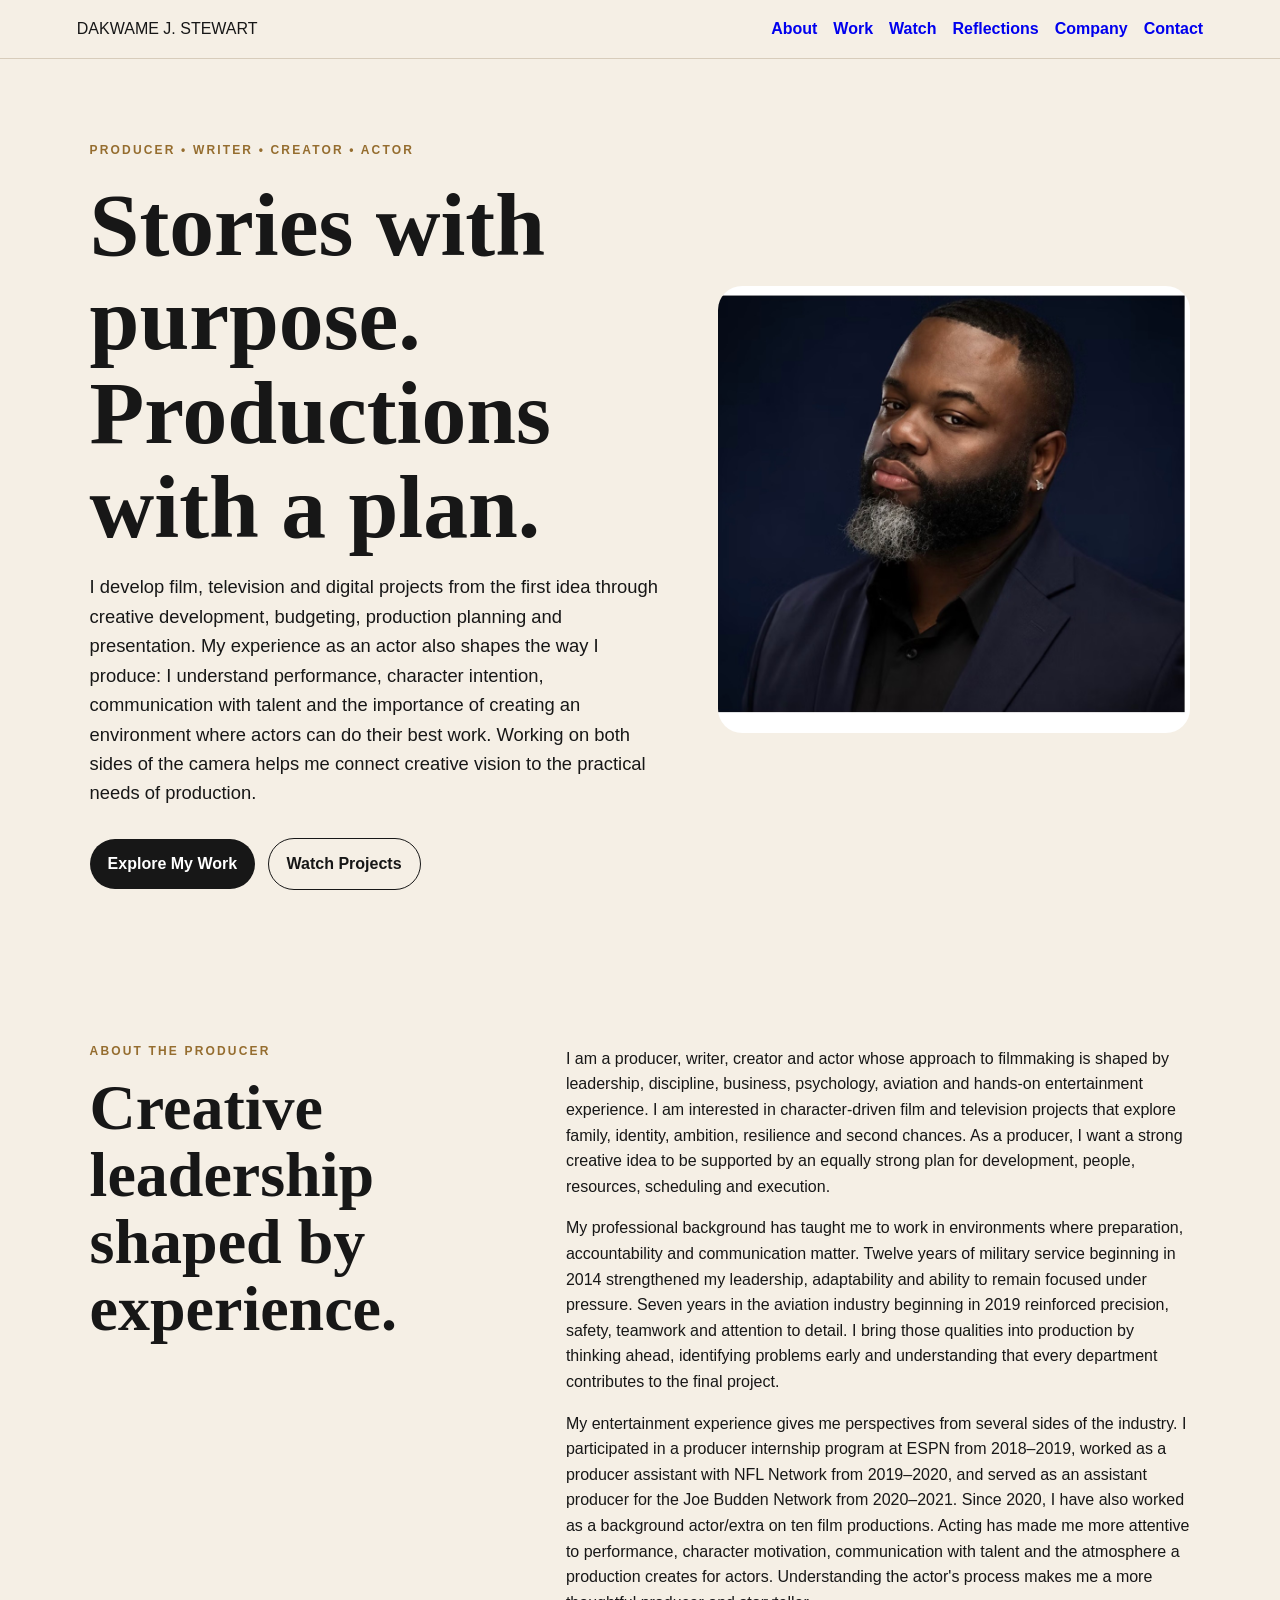
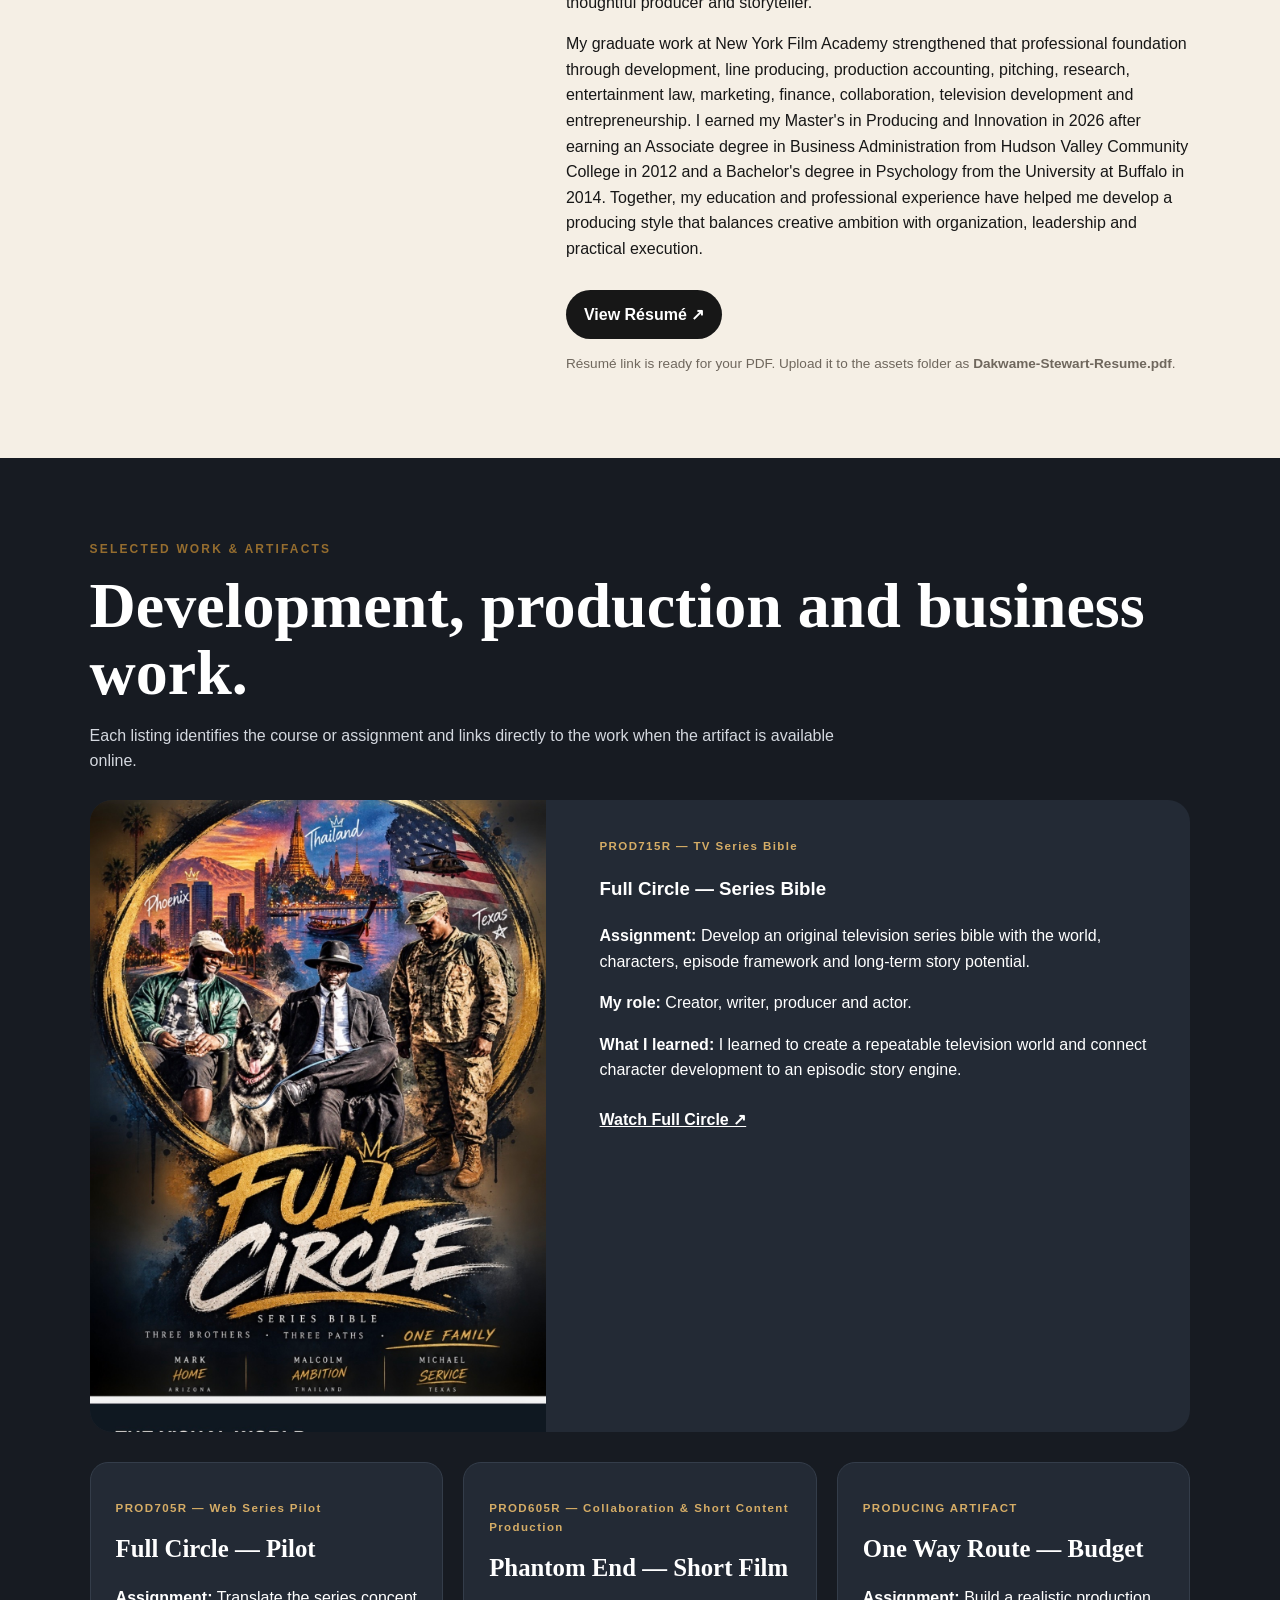
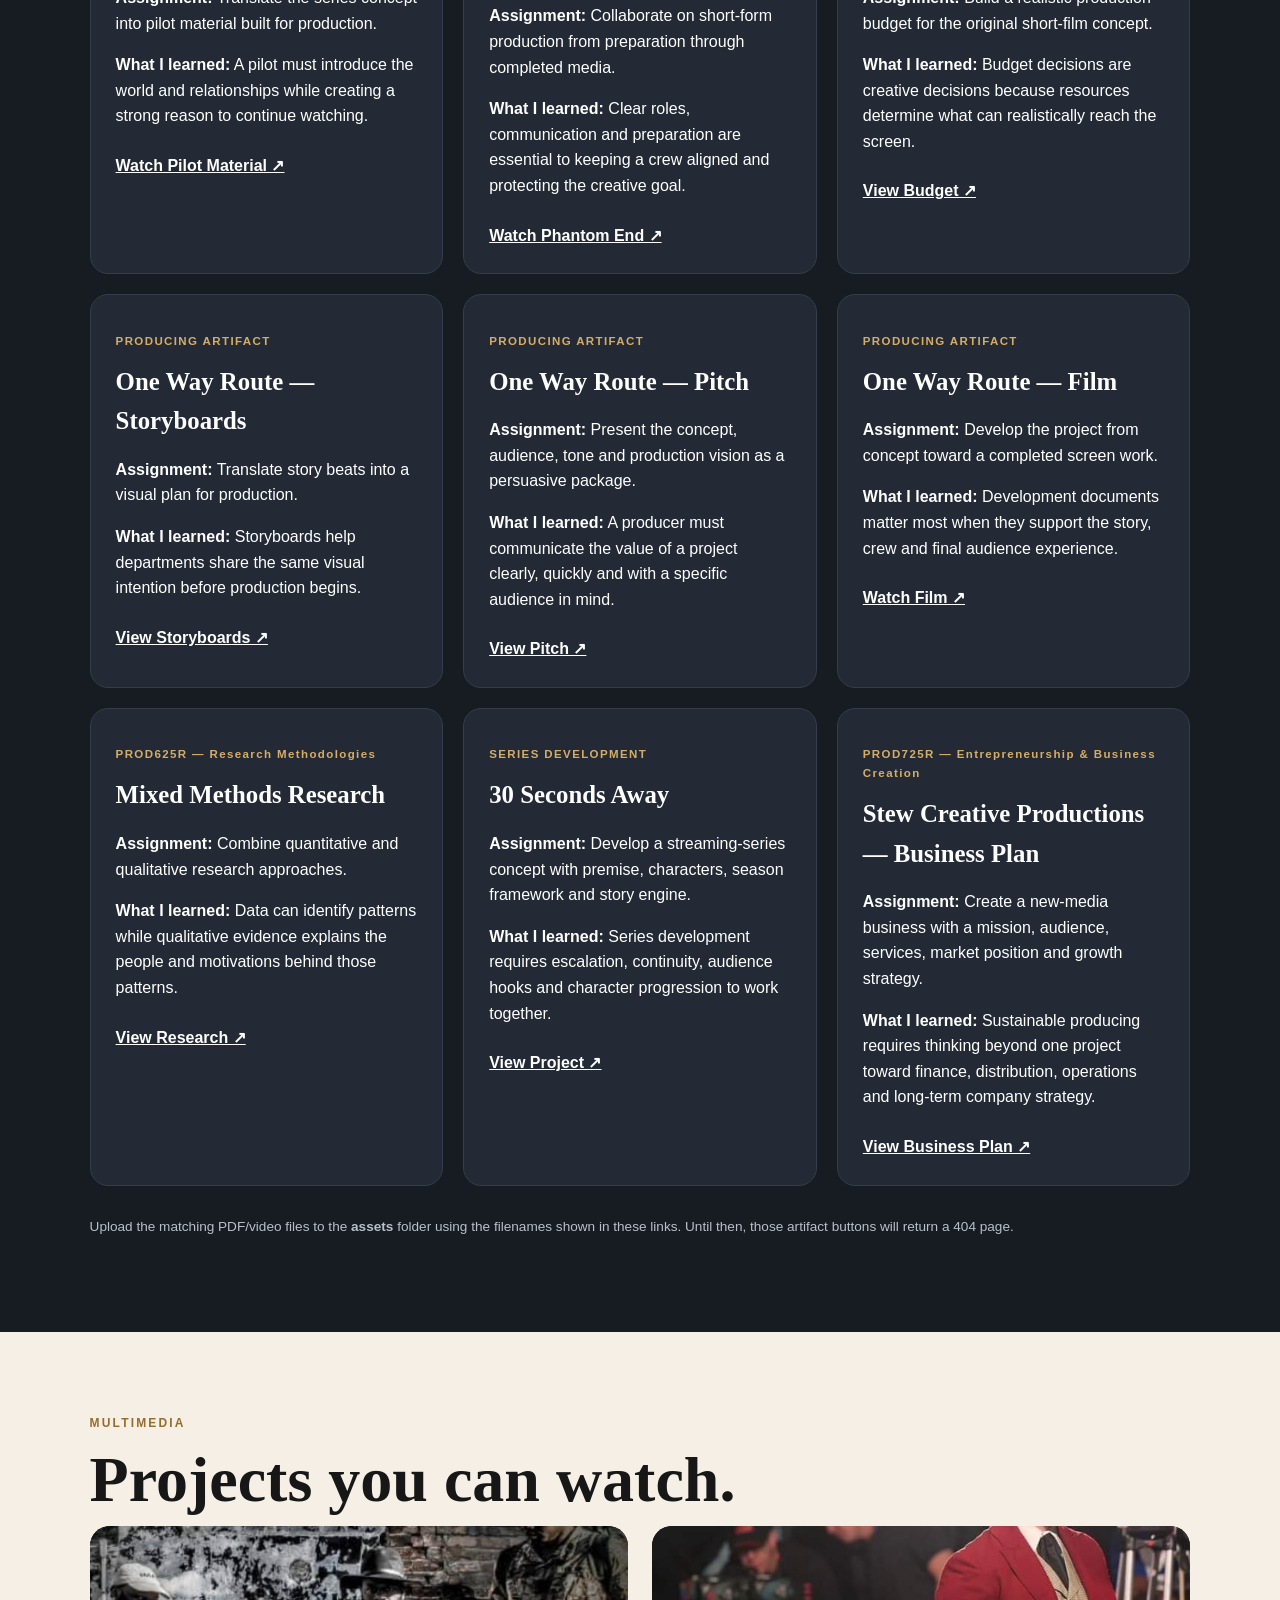
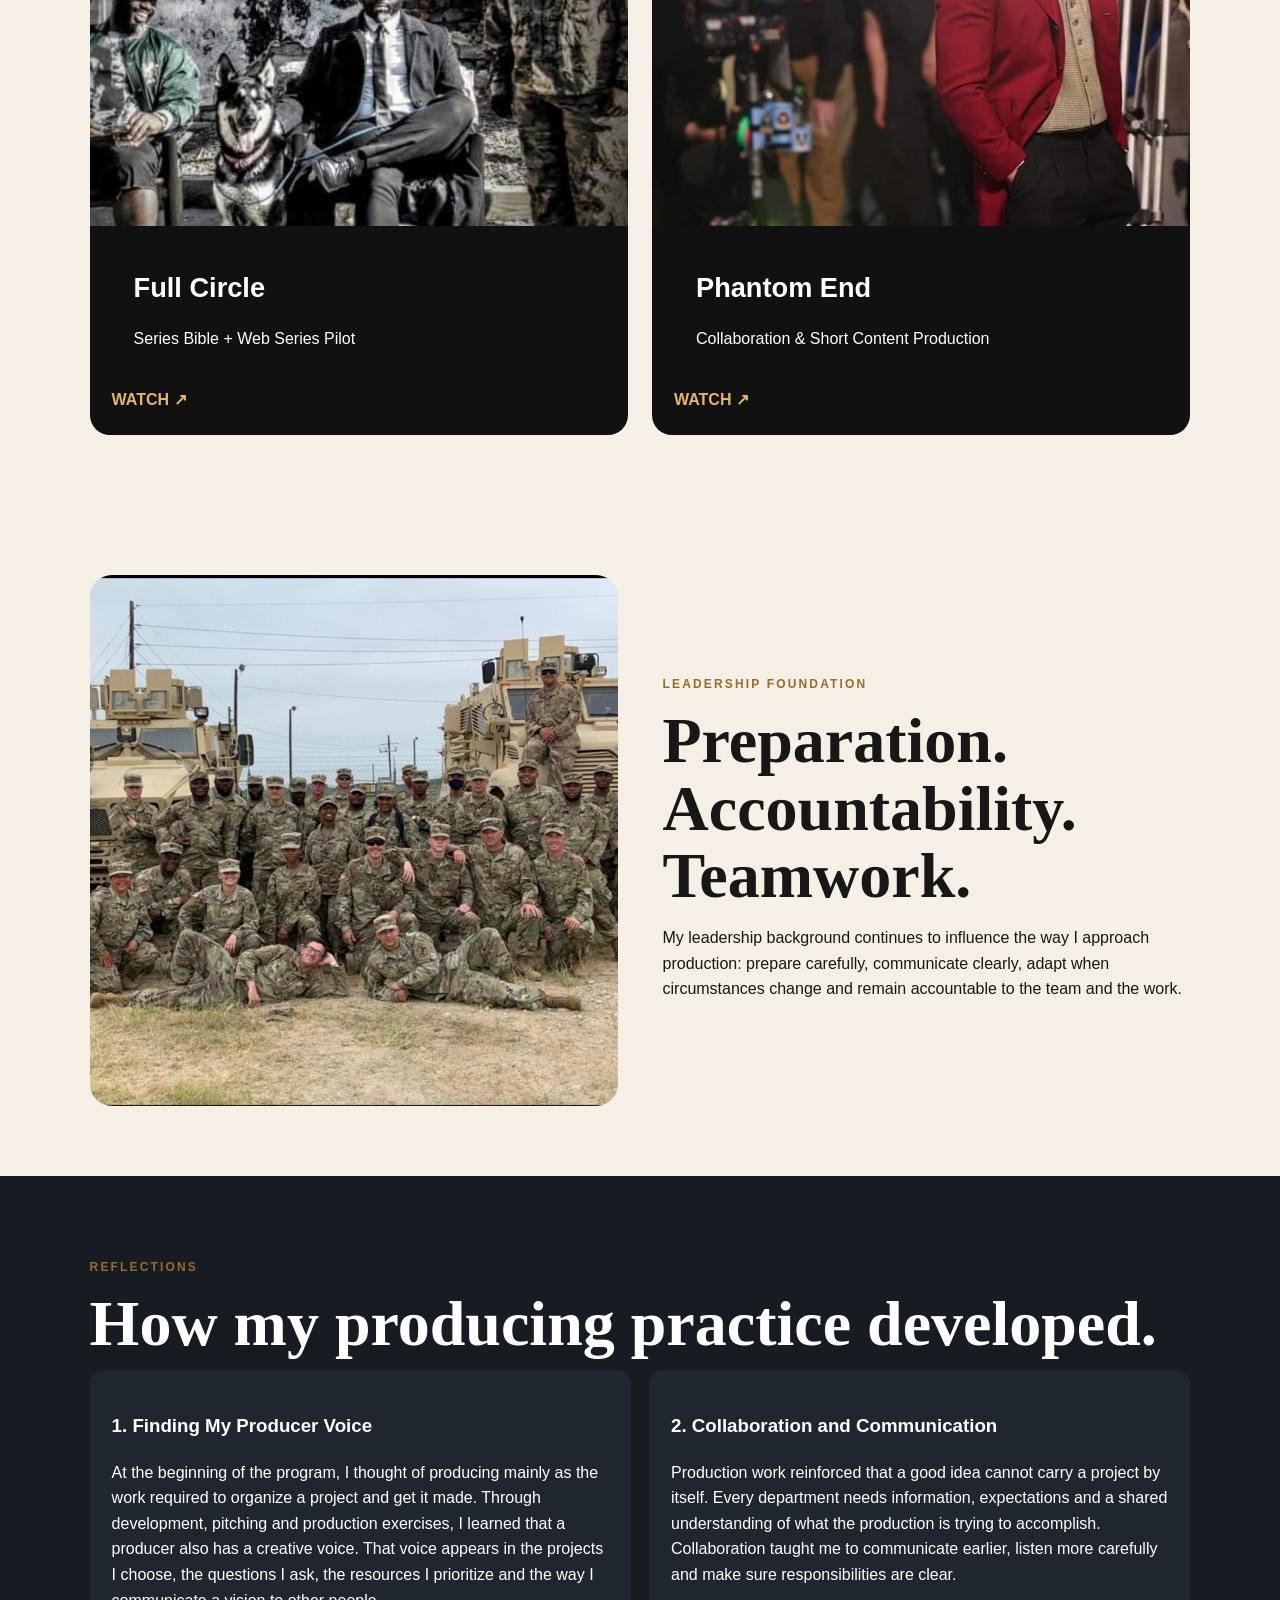
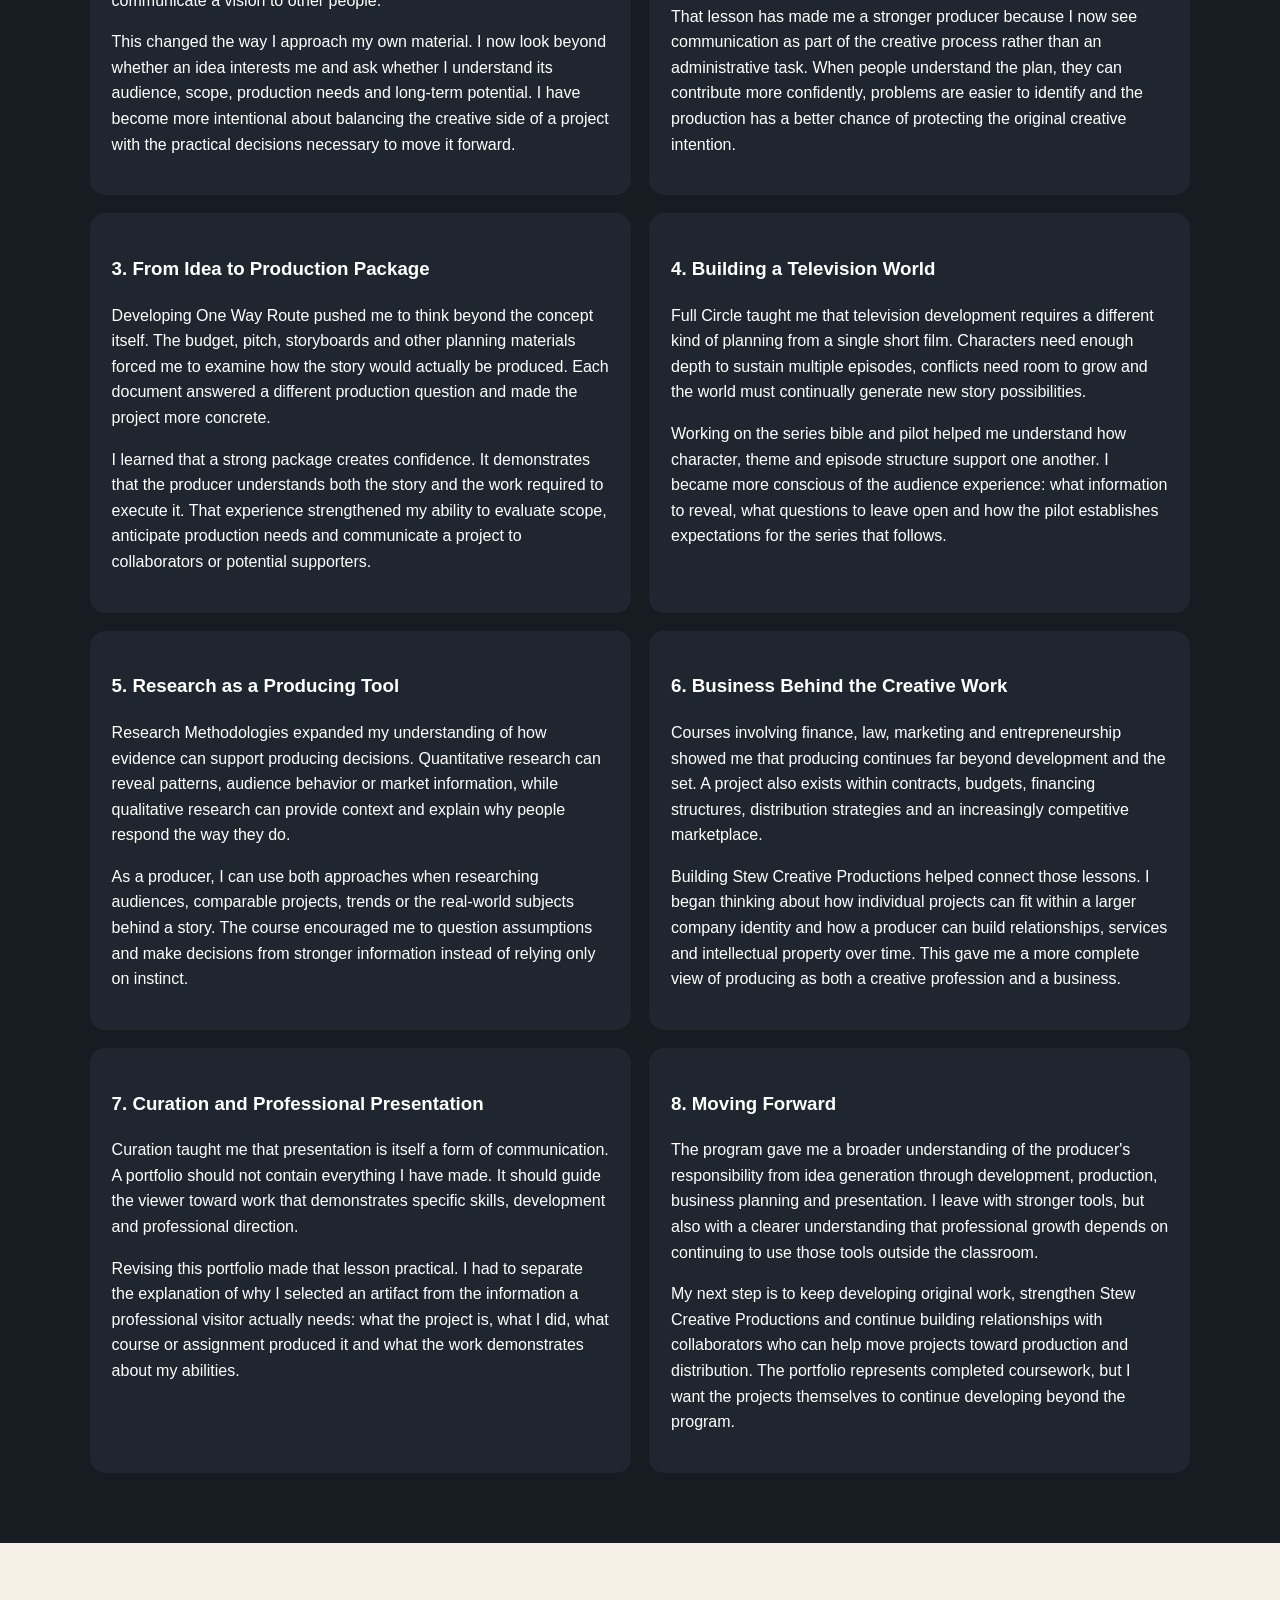
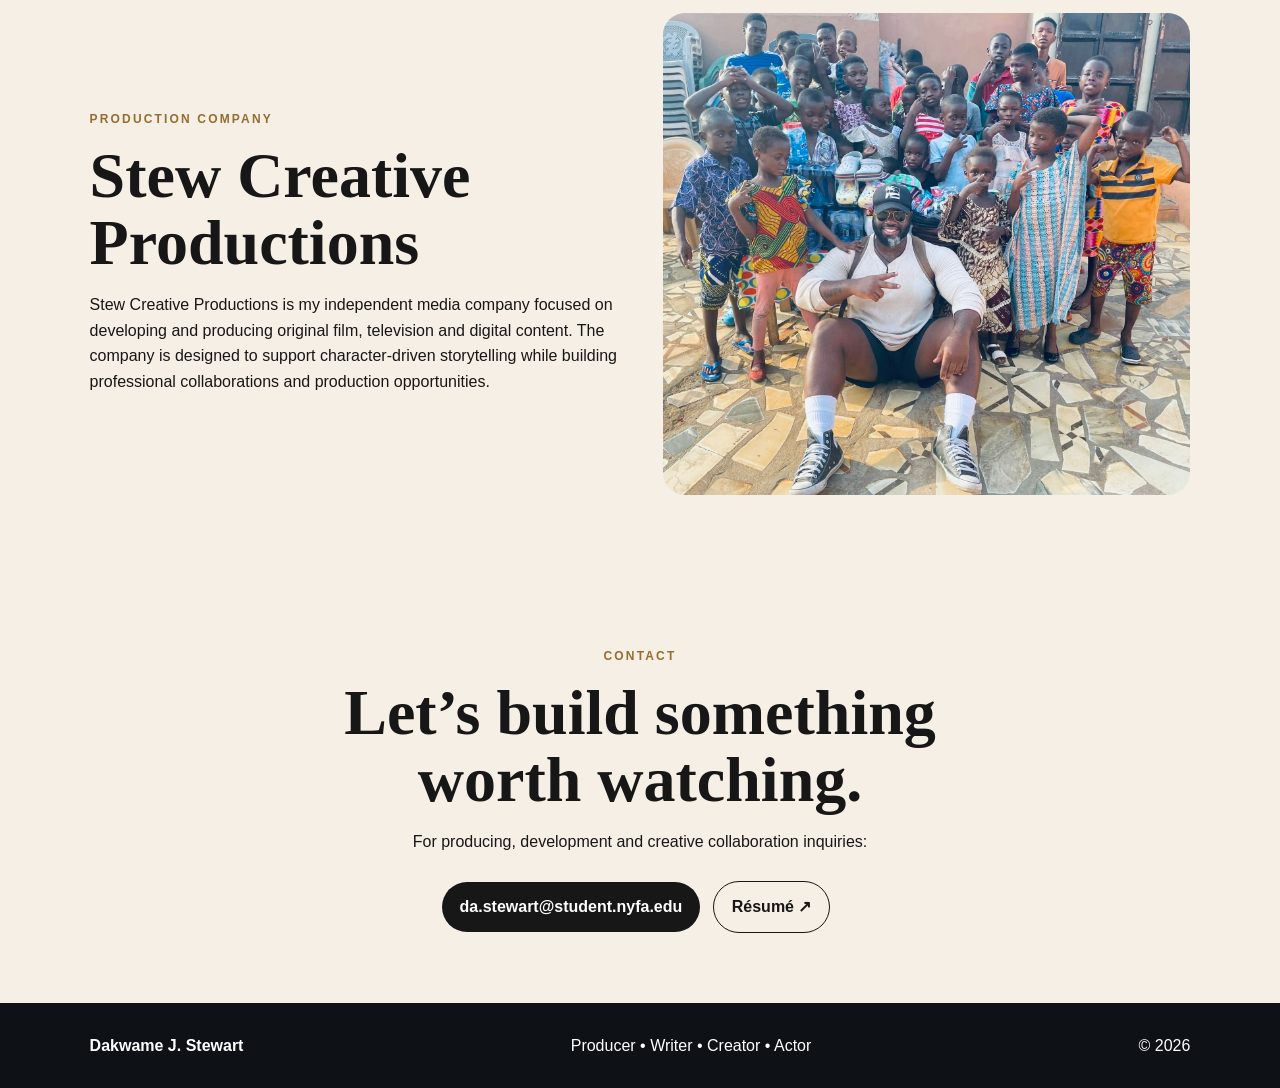
==== commit 88fa11c2: "Rename index.html.html to index.html" ====
--- a/index.html
+++ b/index.html
@@ -20,7 +20,7 @@
   <div>
     <p class="kicker">PRODUCER • WRITER • CREATOR • ACTOR</p>
     <h1>Stories with purpose. Productions with a plan.</h1>
-    <p class="lede">I develop film, television and digital projects from the first idea through creative development, budgeting, production planning and presentation.</p>
+    <p class="lede">I develop film, television and digital projects from the first idea through creative development, budgeting, production planning and presentation. My experience as an actor also shapes the way I produce: I understand performance, character intention, communication with talent and the importance of creating an environment where actors can do their best work. Working on both sides of the camera helps me connect creative vision to the practical needs of production.</p>
     <a class="btn" href="#work">Explore My Work</a>
     <a class="btn secondary" href="#multimedia">Watch Projects</a>
   </div>
@@ -33,8 +33,10 @@
     <h2>Creative leadership shaped by experience.</h2>
   </div>
   <div>
-    <p>I am a producer, writer, creator and actor with a background in leadership, business and psychology. My producing approach combines creative development with organization, communication and practical production planning. I am especially interested in character-driven drama, science fiction and stories about family, identity, ambition and second chances.</p>
-    <p>My graduate work at New York Film Academy strengthened my skills in development, line producing, production accounting, pitching, research, entertainment law, marketing, finance, collaboration, television development and entrepreneurship. I use those tools to move projects from concept toward work that can be produced, presented and shared with an audience.</p>
+    <p>I am a producer, writer, creator and actor whose approach to filmmaking is shaped by leadership, discipline, business, psychology, aviation and hands-on entertainment experience. I am interested in character-driven film and television projects that explore family, identity, ambition, resilience and second chances. As a producer, I want a strong creative idea to be supported by an equally strong plan for development, people, resources, scheduling and execution.</p>
+    <p>My professional background has taught me to work in environments where preparation, accountability and communication matter. Twelve years of military service beginning in 2014 strengthened my leadership, adaptability and ability to remain focused under pressure. Seven years in the aviation industry beginning in 2019 reinforced precision, safety, teamwork and attention to detail. I bring those qualities into production by thinking ahead, identifying problems early and understanding that every department contributes to the final project.</p>
+    <p>My entertainment experience gives me perspectives from several sides of the industry. I participated in a producer internship program at ESPN from 2018–2019, worked as a producer assistant with NFL Network from 2019–2020, and served as an assistant producer for the Joe Budden Network from 2020–2021. Since 2020, I have also worked as a background actor/extra on ten film productions. Acting has made me more attentive to performance, character motivation, communication with talent and the atmosphere a production creates for actors. Understanding the actor's process makes me a more thoughtful producer and storyteller.</p>
+    <p>My graduate work at New York Film Academy strengthened that professional foundation through development, line producing, production accounting, pitching, research, entertainment law, marketing, finance, collaboration, television development and entrepreneurship. I earned my Master's in Producing and Innovation in 2026 after earning an Associate degree in Business Administration from Hudson Valley Community College in 2012 and a Bachelor's degree in Psychology from the University at Buffalo in 2014. Together, my education and professional experience have helped me develop a producing style that balances creative ambition with organization, leadership and practical execution.</p>
     <a class="btn" href="assets/Dakwame-Stewart-Resume.pdf" target="_blank" rel="noopener">View Résumé ↗</a>
     <p class="note">Résumé link is ready for your PDF. Upload it to the assets folder as <b>Dakwame-Stewart-Resume.pdf</b>.</p>
   </div>
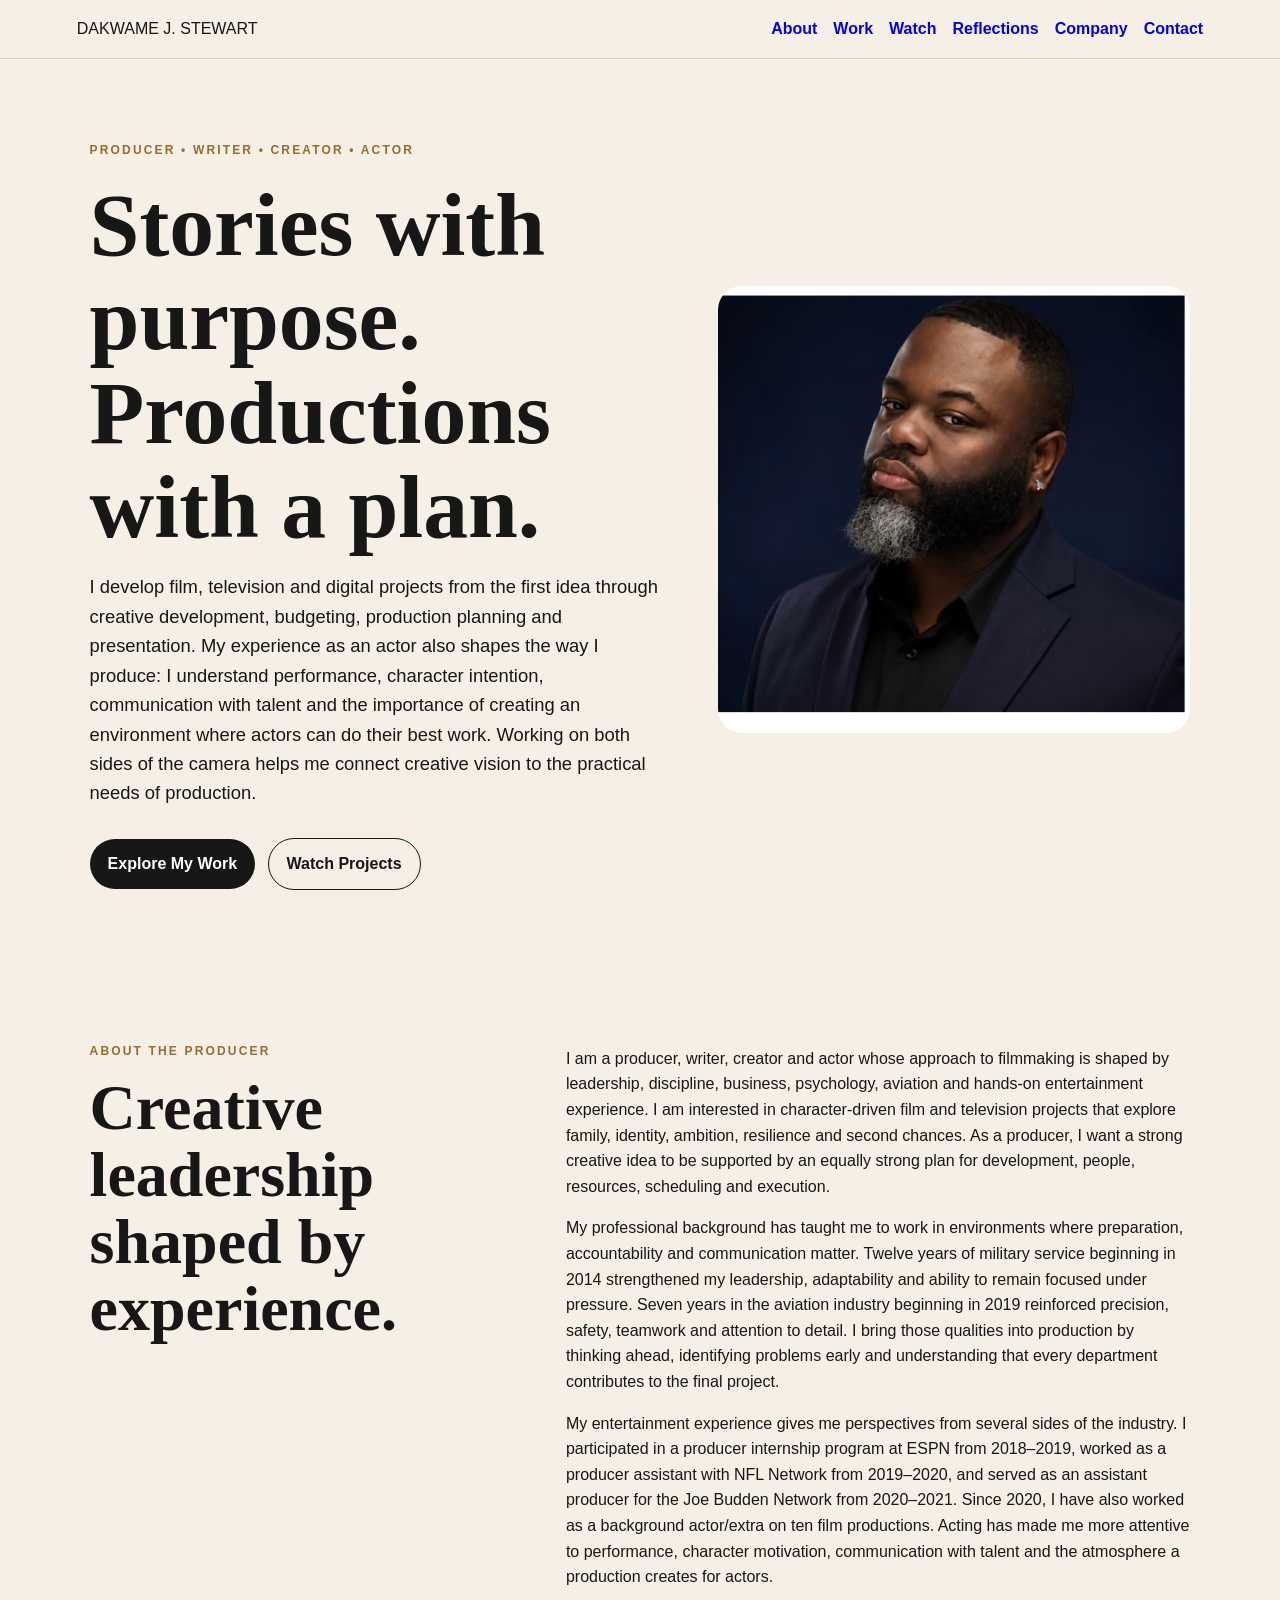
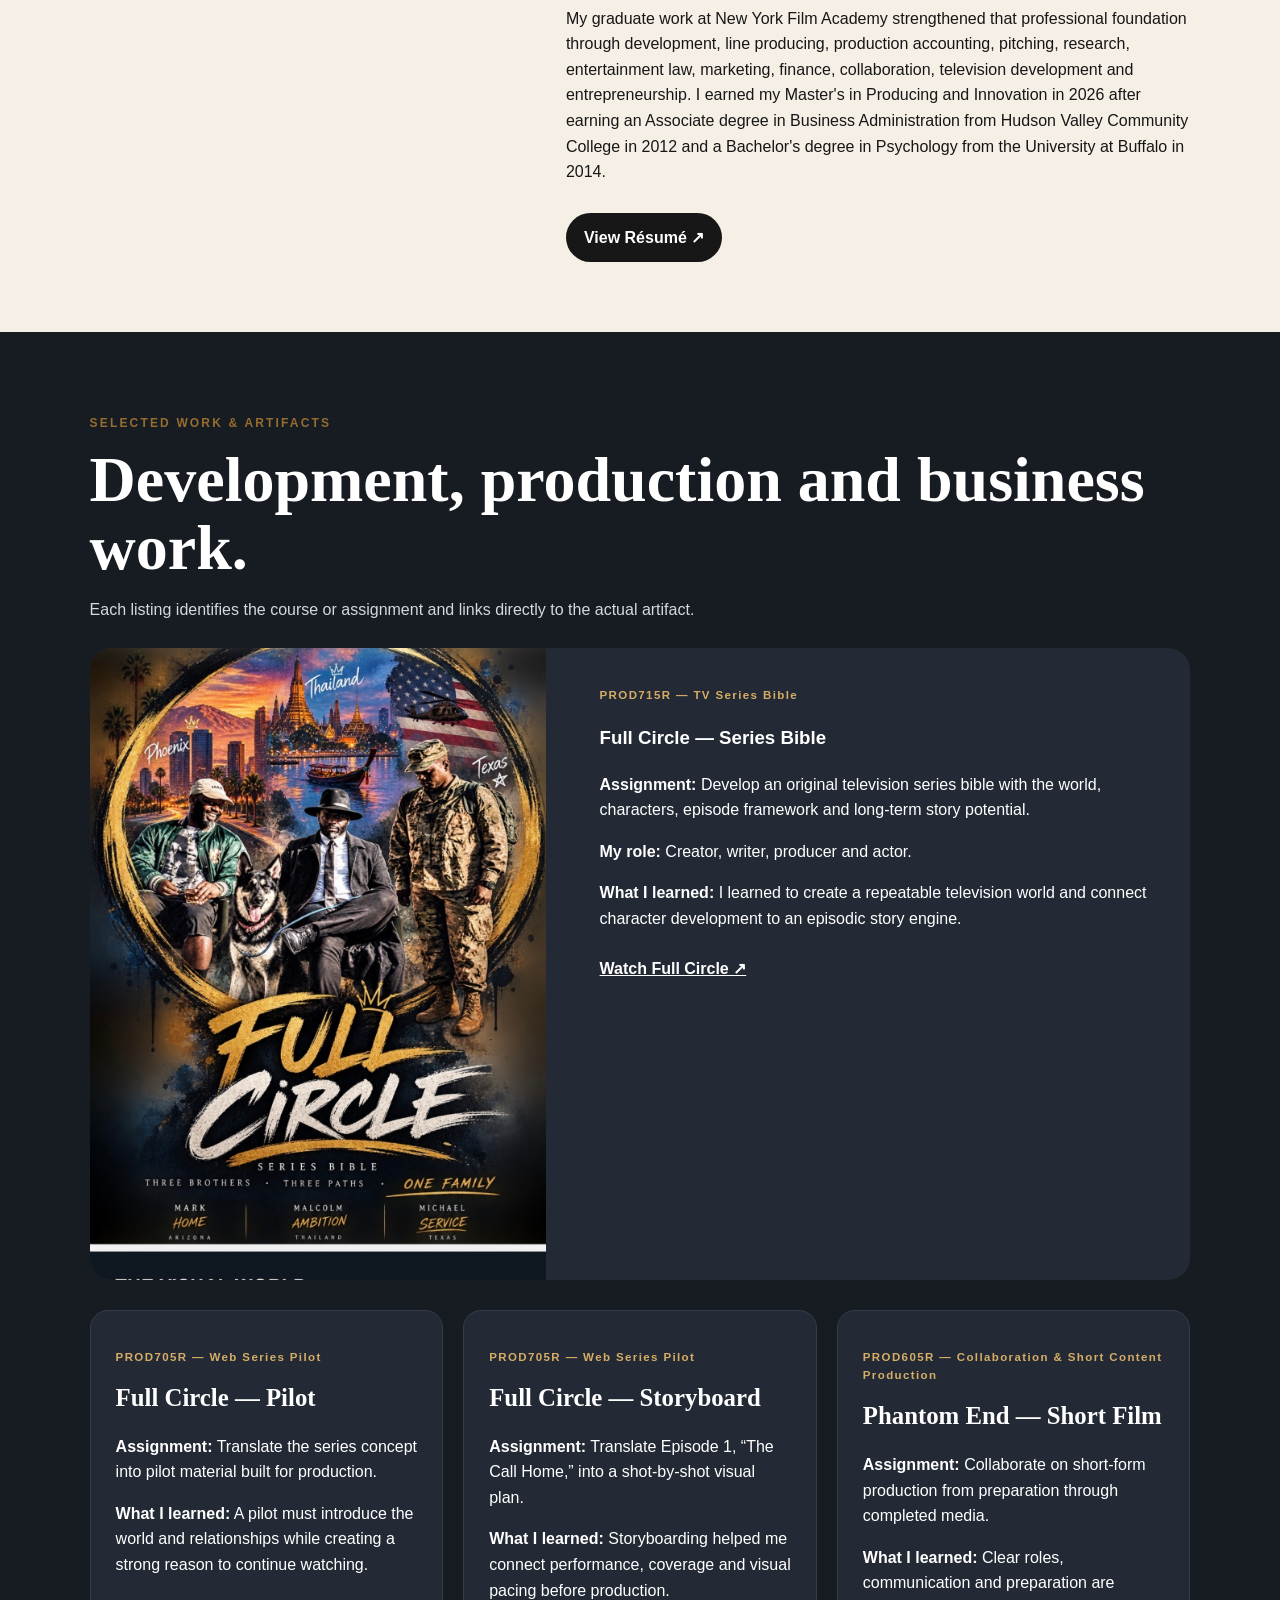
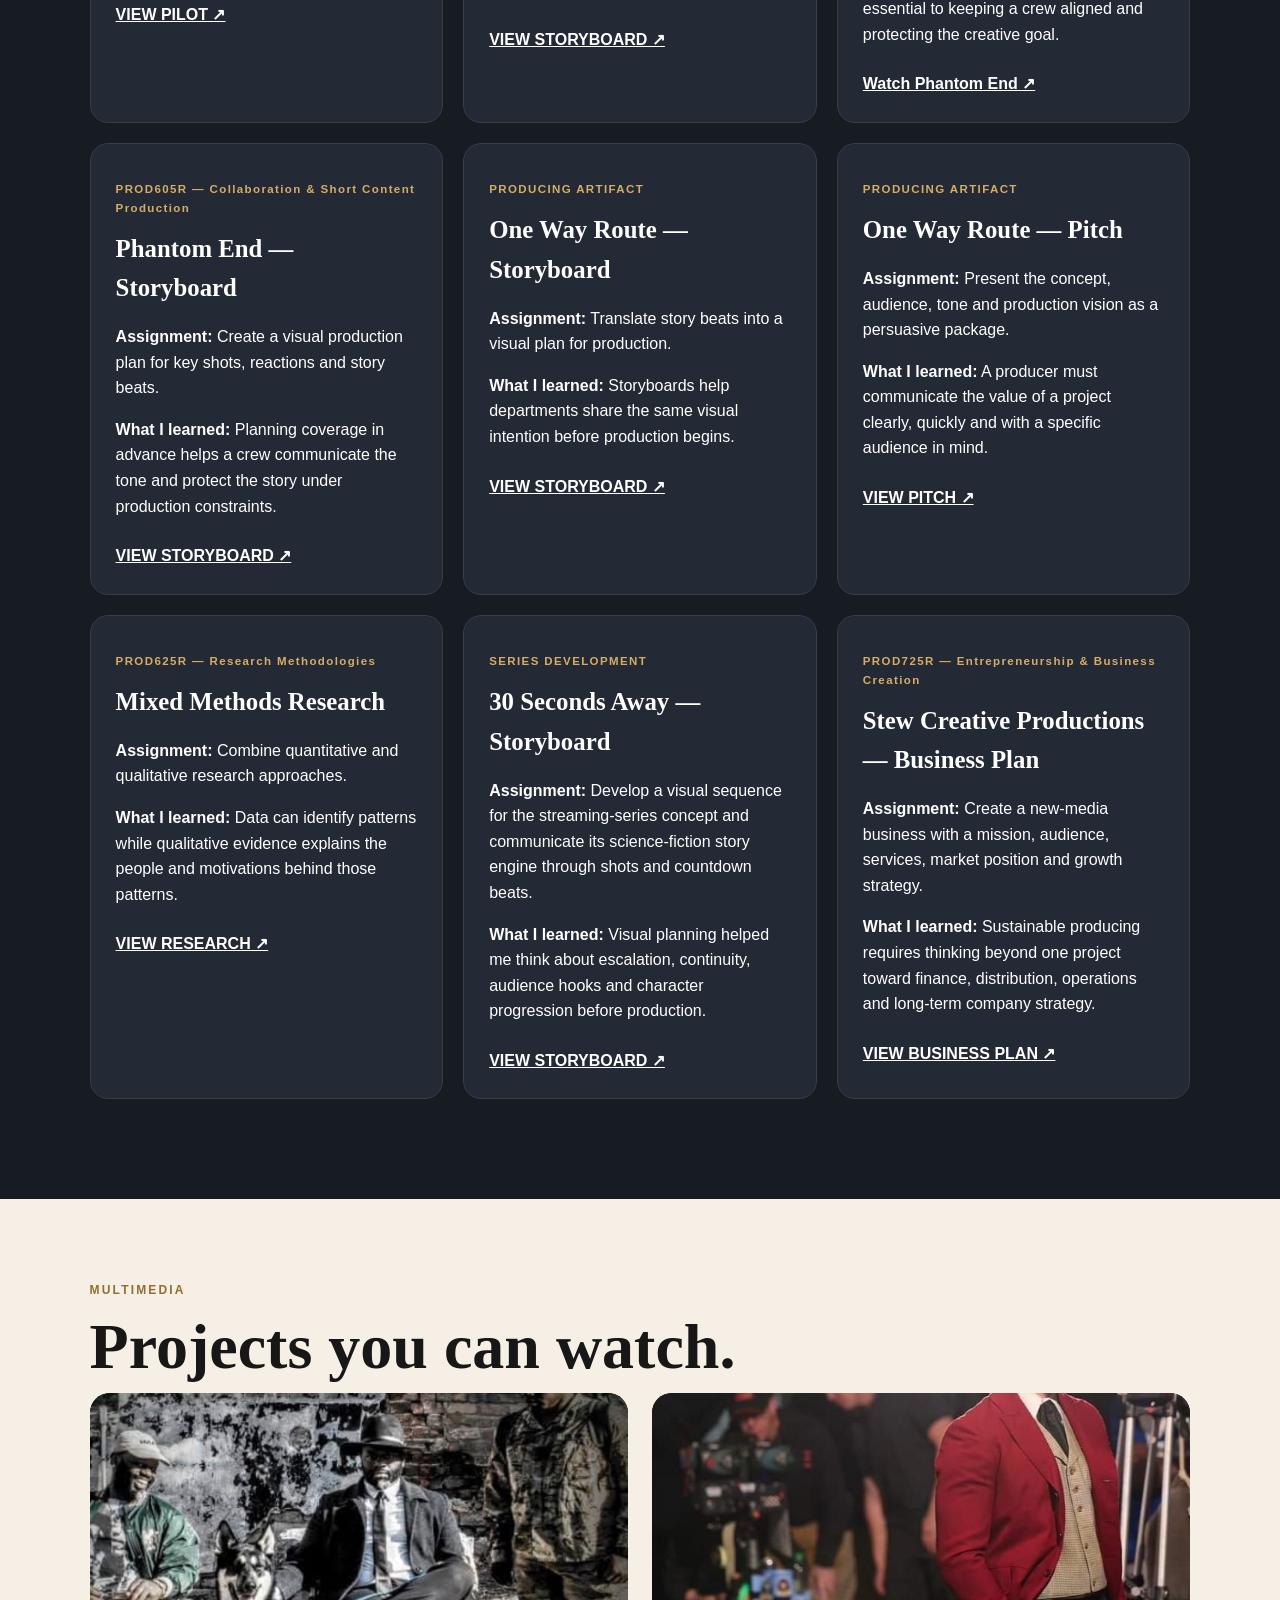
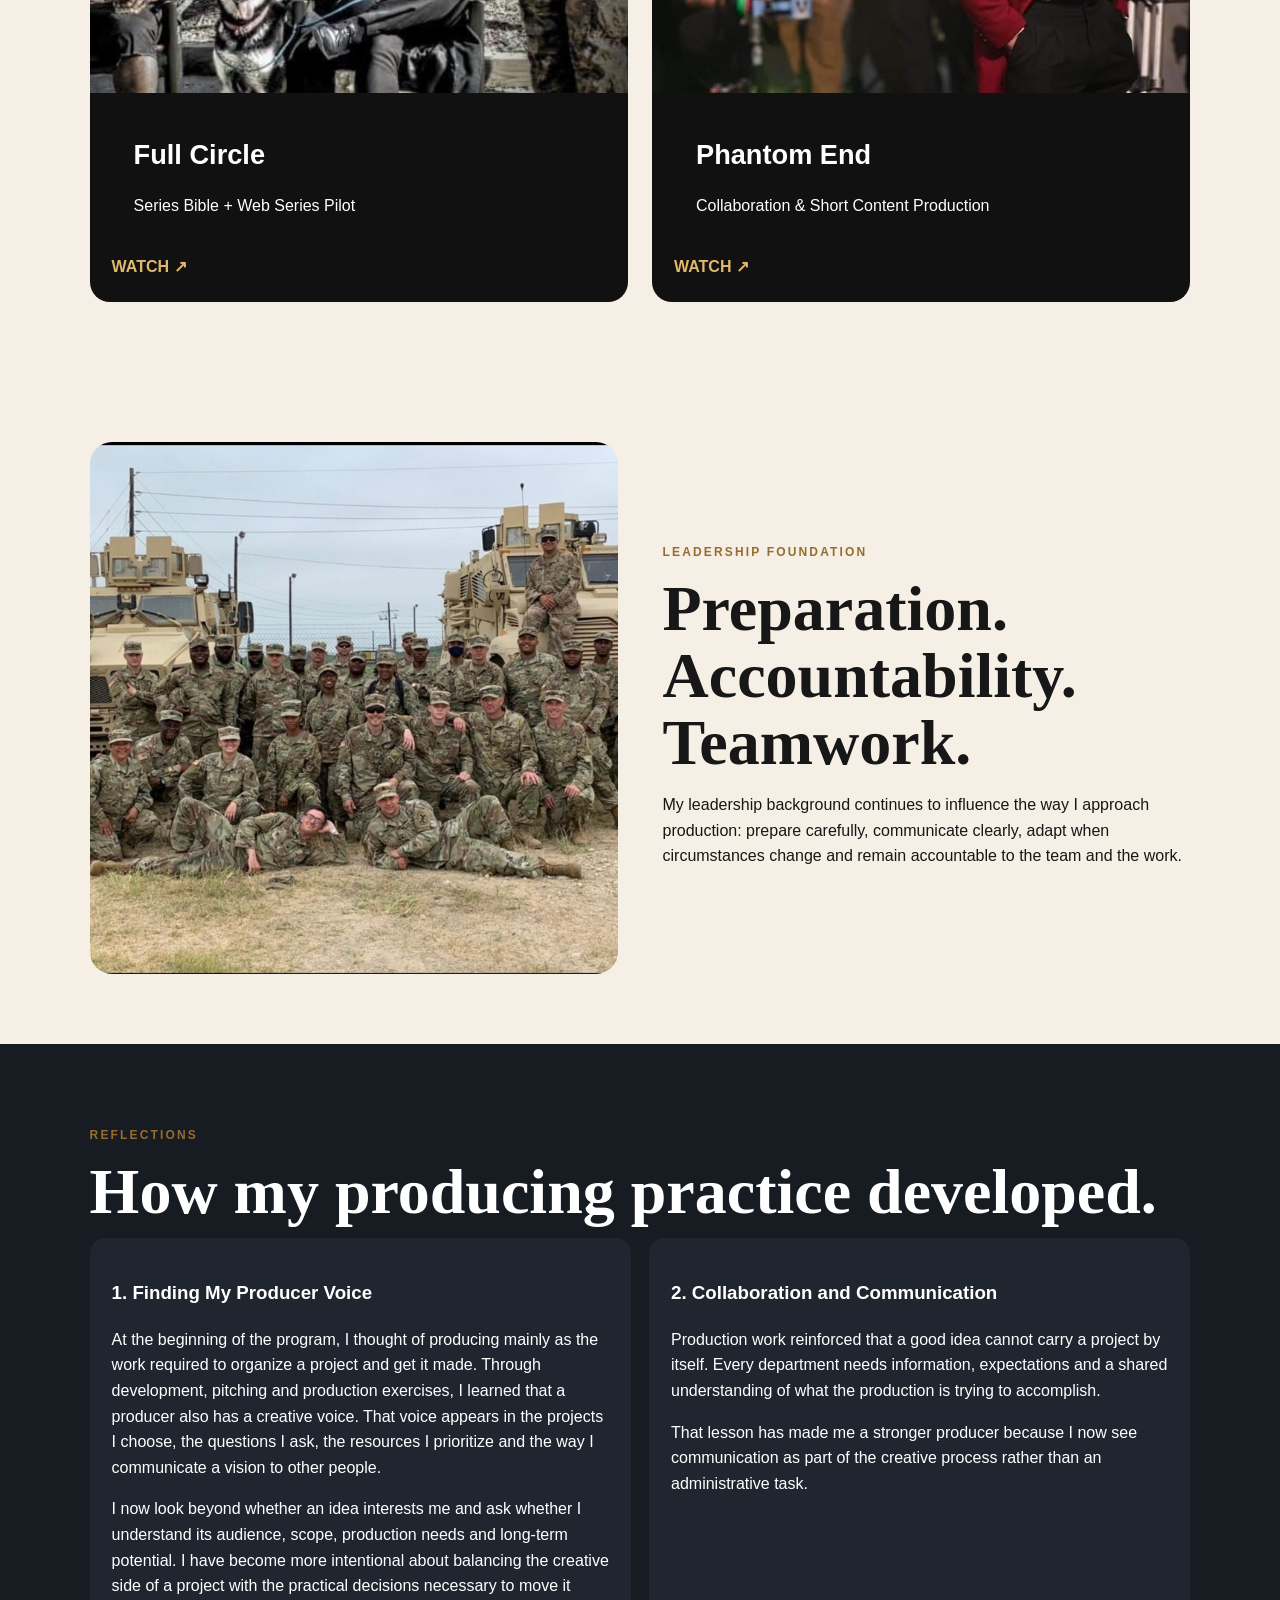
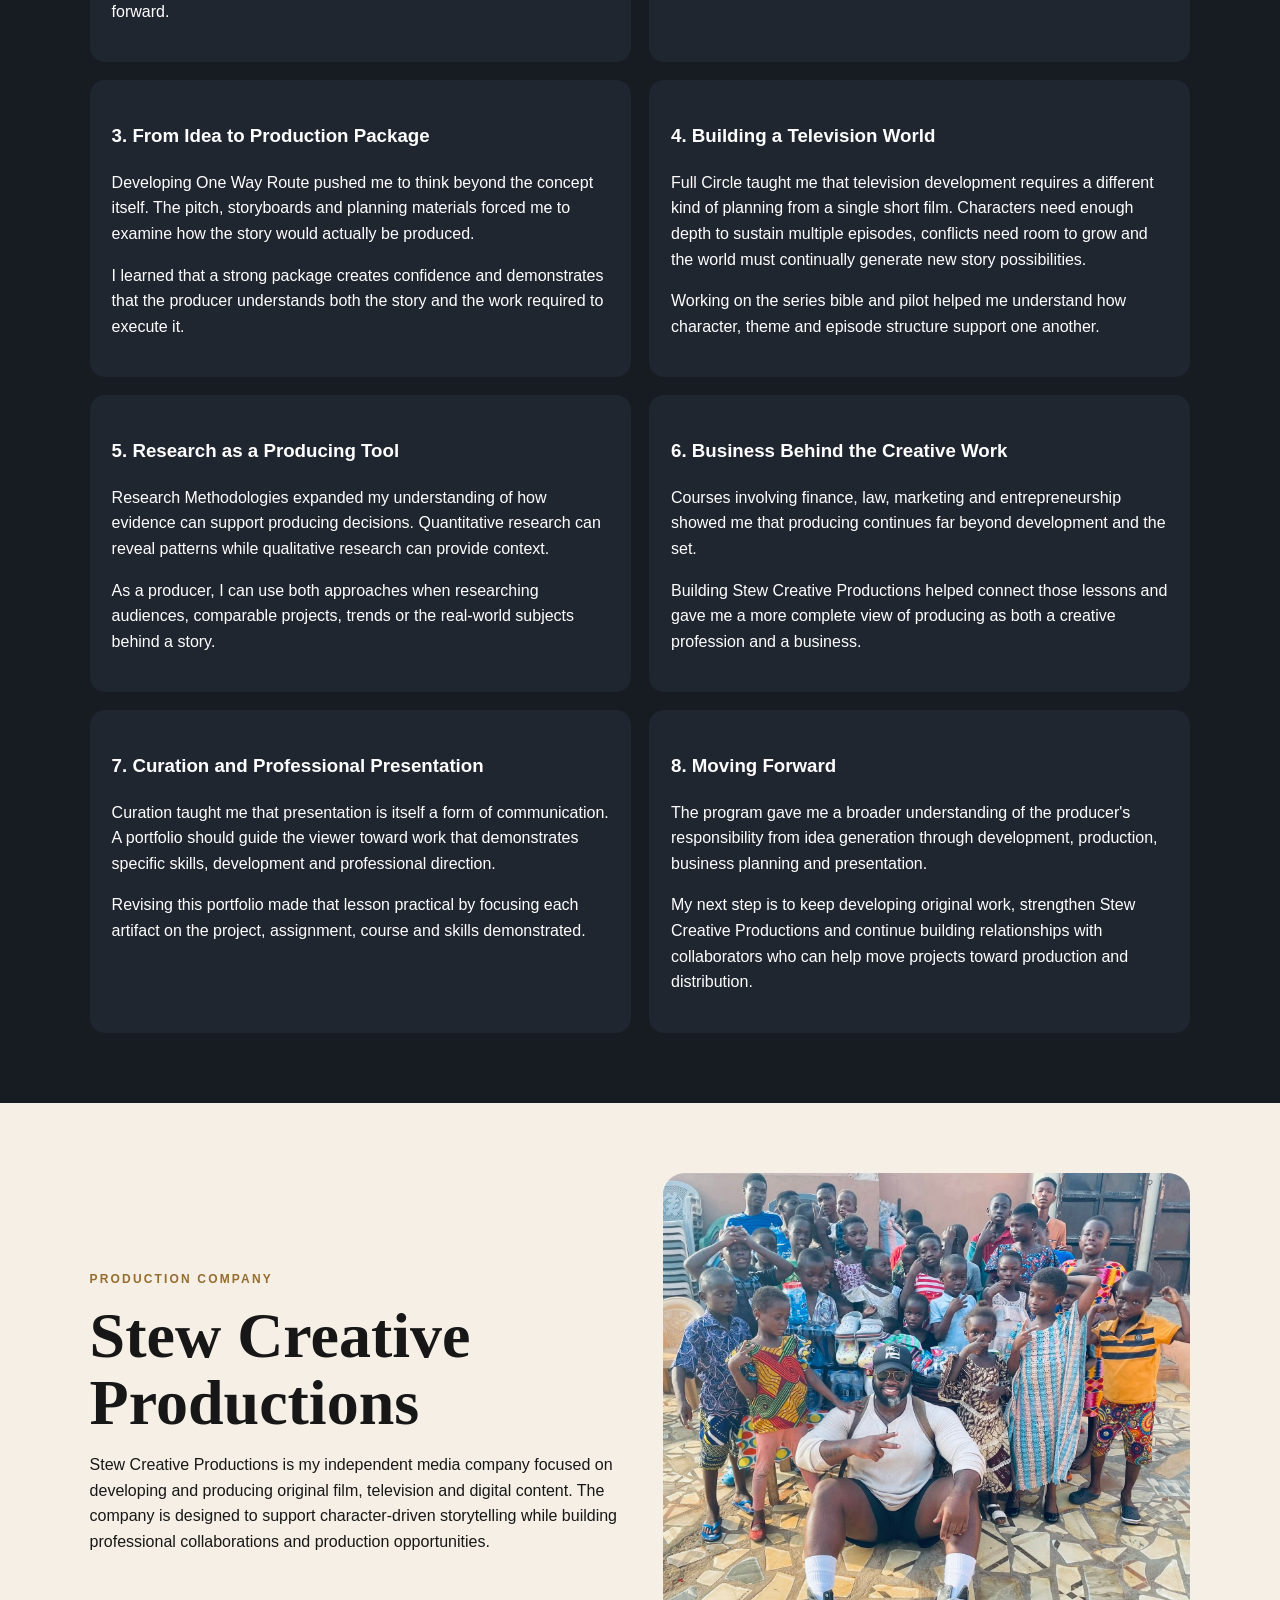
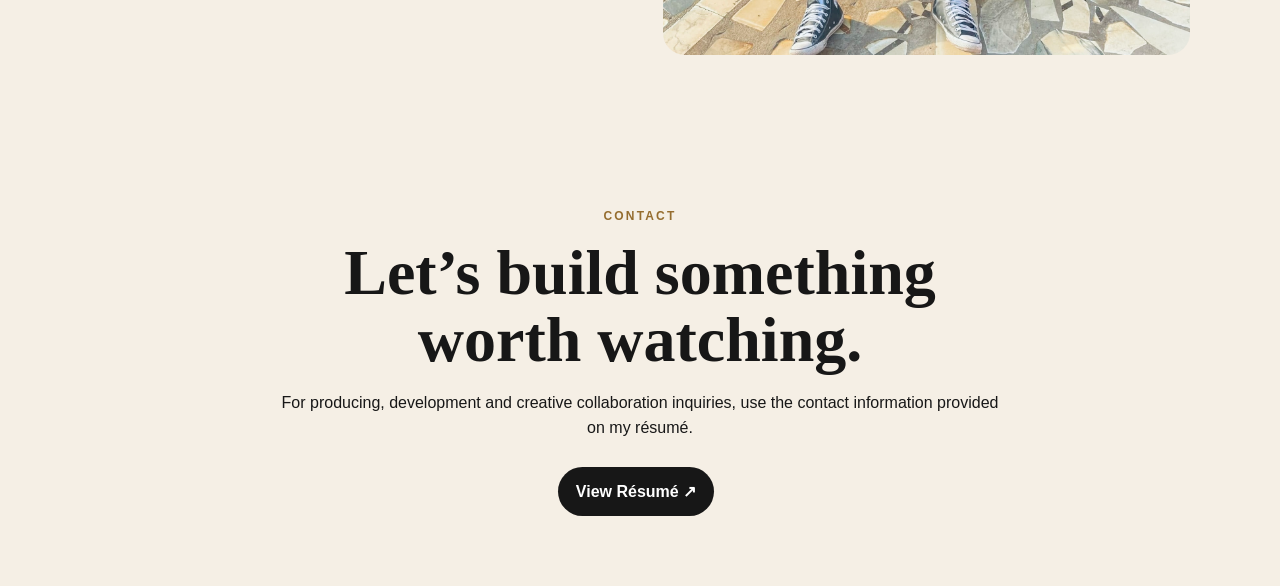
==== commit 3c8ea4fa: "Rename updated-index.html to index.html" ====
--- a/index.html
+++ b/index.html
@@ -28,94 +28,79 @@
 </section>
 
 <section id="about" class="split">
-  <div>
-    <p class="kicker">ABOUT THE PRODUCER</p>
-    <h2>Creative leadership shaped by experience.</h2>
-  </div>
+  <div><p class="kicker">ABOUT THE PRODUCER</p><h2>Creative leadership shaped by experience.</h2></div>
   <div>
     <p>I am a producer, writer, creator and actor whose approach to filmmaking is shaped by leadership, discipline, business, psychology, aviation and hands-on entertainment experience. I am interested in character-driven film and television projects that explore family, identity, ambition, resilience and second chances. As a producer, I want a strong creative idea to be supported by an equally strong plan for development, people, resources, scheduling and execution.</p>
     <p>My professional background has taught me to work in environments where preparation, accountability and communication matter. Twelve years of military service beginning in 2014 strengthened my leadership, adaptability and ability to remain focused under pressure. Seven years in the aviation industry beginning in 2019 reinforced precision, safety, teamwork and attention to detail. I bring those qualities into production by thinking ahead, identifying problems early and understanding that every department contributes to the final project.</p>
-    <p>My entertainment experience gives me perspectives from several sides of the industry. I participated in a producer internship program at ESPN from 2018–2019, worked as a producer assistant with NFL Network from 2019–2020, and served as an assistant producer for the Joe Budden Network from 2020–2021. Since 2020, I have also worked as a background actor/extra on ten film productions. Acting has made me more attentive to performance, character motivation, communication with talent and the atmosphere a production creates for actors. Understanding the actor's process makes me a more thoughtful producer and storyteller.</p>
-    <p>My graduate work at New York Film Academy strengthened that professional foundation through development, line producing, production accounting, pitching, research, entertainment law, marketing, finance, collaboration, television development and entrepreneurship. I earned my Master's in Producing and Innovation in 2026 after earning an Associate degree in Business Administration from Hudson Valley Community College in 2012 and a Bachelor's degree in Psychology from the University at Buffalo in 2014. Together, my education and professional experience have helped me develop a producing style that balances creative ambition with organization, leadership and practical execution.</p>
+    <p>My entertainment experience gives me perspectives from several sides of the industry. I participated in a producer internship program at ESPN from 2018–2019, worked as a producer assistant with NFL Network from 2019–2020, and served as an assistant producer for the Joe Budden Network from 2020–2021. Since 2020, I have also worked as a background actor/extra on ten film productions. Acting has made me more attentive to performance, character motivation, communication with talent and the atmosphere a production creates for actors.</p>
+    <p>My graduate work at New York Film Academy strengthened that professional foundation through development, line producing, production accounting, pitching, research, entertainment law, marketing, finance, collaboration, television development and entrepreneurship. I earned my Master's in Producing and Innovation in 2026 after earning an Associate degree in Business Administration from Hudson Valley Community College in 2012 and a Bachelor's degree in Psychology from the University at Buffalo in 2014.</p>
     <a class="btn" href="assets/Dakwame-Stewart-Resume.pdf" target="_blank" rel="noopener">View Résumé ↗</a>
-    <p class="note">Résumé link is ready for your PDF. Upload it to the assets folder as <b>Dakwame-Stewart-Resume.pdf</b>.</p>
   </div>
 </section>
 
 <section id="work" class="dark fullbleed">
-  <div class="section-inner">
-    <p class="kicker">SELECTED WORK & ARTIFACTS</p>
-    <h2>Development, production and business work.</h2>
-    <p class="section-intro">Each listing identifies the course or assignment and links directly to the work when the artifact is available online.</p>
+<div class="section-inner">
+<p class="kicker">SELECTED WORK & ARTIFACTS</p>
+<h2>Development, production and business work.</h2>
+<p class="section-intro">Each listing identifies the course or assignment and links directly to the actual artifact.</p>
 
-    <article class="card featured">
-      <img src="assets/full-circle.jpeg" alt="Full Circle series artwork">
-      <div><p class="tag">PROD715R — TV Series Bible</p><h3>Full Circle — Series Bible</h3><p><b>Assignment:</b> Develop an original television series bible with the world, characters, episode framework and long-term story potential.</p><p><b>My role:</b> Creator, writer, producer and actor.</p><p><b>What I learned:</b> I learned to create a repeatable television world and connect character development to an episodic story engine.</p><a class="artifact-link" href="https://youtu.be/-LE_226ffwM" target="_blank" rel="noopener">Watch Full Circle ↗</a></div>
-    </article>
+<article class="card featured">
+<img src="assets/full-circle.jpeg" alt="Full Circle series artwork">
+<div><p class="tag">PROD715R — TV Series Bible</p><h3>Full Circle — Series Bible</h3>
+<p><b>Assignment:</b> Develop an original television series bible with the world, characters, episode framework and long-term story potential.</p>
+<p><b>My role:</b> Creator, writer, producer and actor.</p>
+<p><b>What I learned:</b> I learned to create a repeatable television world and connect character development to an episodic story engine.</p>
+<a class="artifact-link" href="https://youtu.be/-LE_226ffwM" target="_blank" rel="noopener">Watch Full Circle ↗</a></div>
+</article>
 
-    <div class="artifact-grid">
-      <article class="artifact"><p class="tag">PROD705R — Web Series Pilot</p><h3>Full Circle — Pilot</h3><p><b>Assignment:</b> Translate the series concept into pilot material built for production.</p><p><b>What I learned:</b> A pilot must introduce the world and relationships while creating a strong reason to continue watching.</p><a href="https://youtu.be/-LE_226ffwM" target="_blank" rel="noopener">Watch Pilot Material ↗</a></article>
+<div class="artifact-grid">
+<article class="artifact"><p class="tag">PROD705R — Web Series Pilot</p><h3>Full Circle — Pilot</h3><p><b>Assignment:</b> Translate the series concept into pilot material built for production.</p><p><b>What I learned:</b> A pilot must introduce the world and relationships while creating a strong reason to continue watching.</p><a href="assets/Full_Circle_Pilot.pdf" target="_blank" rel="noopener">VIEW PILOT ↗</a></article>
 
-      <article class="artifact"><p class="tag">PROD605R — Collaboration & Short Content Production</p><h3>Phantom End — Short Film</h3><p><b>Assignment:</b> Collaborate on short-form production from preparation through completed media.</p><p><b>What I learned:</b> Clear roles, communication and preparation are essential to keeping a crew aligned and protecting the creative goal.</p><a href="https://youtu.be/8IARrA4el0o" target="_blank" rel="noopener">Watch Phantom End ↗</a></article>
+<article class="artifact"><p class="tag">PROD705R — Web Series Pilot</p><h3>Full Circle — Storyboard</h3><p><b>Assignment:</b> Translate Episode 1, “The Call Home,” into a shot-by-shot visual plan.</p><p><b>What I learned:</b> Storyboarding helped me connect performance, coverage and visual pacing before production.</p><a href="assets/FULL%20CIRCLE%20STORYBOARD%20.pdf" target="_blank" rel="noopener">VIEW STORYBOARD ↗</a></article>
 
-      <article class="artifact"><p class="tag">PRODUCING ARTIFACT</p><h3>One Way Route — Budget</h3><p><b>Assignment:</b> Build a realistic production budget for the original short-film concept.</p><p><b>What I learned:</b> Budget decisions are creative decisions because resources determine what can realistically reach the screen.</p><a href="assets/one-way-route-budget.pdf" target="_blank" rel="noopener">View Budget ↗</a></article>
+<article class="artifact"><p class="tag">PROD605R — Collaboration & Short Content Production</p><h3>Phantom End — Short Film</h3><p><b>Assignment:</b> Collaborate on short-form production from preparation through completed media.</p><p><b>What I learned:</b> Clear roles, communication and preparation are essential to keeping a crew aligned and protecting the creative goal.</p><a href="https://youtu.be/8IARrA4el0o" target="_blank" rel="noopener">Watch Phantom End ↗</a></article>
 
-      <article class="artifact"><p class="tag">PRODUCING ARTIFACT</p><h3>One Way Route — Storyboards</h3><p><b>Assignment:</b> Translate story beats into a visual plan for production.</p><p><b>What I learned:</b> Storyboards help departments share the same visual intention before production begins.</p><a href="assets/one-way-route-storyboards.pdf" target="_blank" rel="noopener">View Storyboards ↗</a></article>
+<article class="artifact"><p class="tag">PROD605R — Collaboration & Short Content Production</p><h3>Phantom End — Storyboard</h3><p><b>Assignment:</b> Create a visual production plan for key shots, reactions and story beats.</p><p><b>What I learned:</b> Planning coverage in advance helps a crew communicate the tone and protect the story under production constraints.</p><a href="assets/Phantom_End_Storyboard_DISTINCT.pdf" target="_blank" rel="noopener">VIEW STORYBOARD ↗</a></article>
 
-      <article class="artifact"><p class="tag">PRODUCING ARTIFACT</p><h3>One Way Route — Pitch</h3><p><b>Assignment:</b> Present the concept, audience, tone and production vision as a persuasive package.</p><p><b>What I learned:</b> A producer must communicate the value of a project clearly, quickly and with a specific audience in mind.</p><a href="assets/one-way-route-pitch.pdf" target="_blank" rel="noopener">View Pitch ↗</a></article>
+<article class="artifact"><p class="tag">PRODUCING ARTIFACT</p><h3>One Way Route — Storyboard</h3><p><b>Assignment:</b> Translate story beats into a visual plan for production.</p><p><b>What I learned:</b> Storyboards help departments share the same visual intention before production begins.</p><a href="assets/One_Way_Route_Storyboard_DISTINCT.pdf" target="_blank" rel="noopener">VIEW STORYBOARD ↗</a></article>
 
-      <article class="artifact"><p class="tag">PRODUCING ARTIFACT</p><h3>One Way Route — Film</h3><p><b>Assignment:</b> Develop the project from concept toward a completed screen work.</p><p><b>What I learned:</b> Development documents matter most when they support the story, crew and final audience experience.</p><a href="assets/one-way-route-film.mp4" target="_blank" rel="noopener">Watch Film ↗</a></article>
+<article class="artifact"><p class="tag">PRODUCING ARTIFACT</p><h3>One Way Route — Pitch</h3><p><b>Assignment:</b> Present the concept, audience, tone and production vision as a persuasive package.</p><p><b>What I learned:</b> A producer must communicate the value of a project clearly, quickly and with a specific audience in mind.</p><a href="assets/One%20Way%20Route%20Pitch.pptx" target="_blank" rel="noopener">VIEW PITCH ↗</a></article>
 
-      <article class="artifact"><p class="tag">PROD625R — Research Methodologies</p><h3>Mixed Methods Research</h3><p><b>Assignment:</b> Combine quantitative and qualitative research approaches.</p><p><b>What I learned:</b> Data can identify patterns while qualitative evidence explains the people and motivations behind those patterns.</p><a href="assets/mixed-methods-research.pdf" target="_blank" rel="noopener">View Research ↗</a></article>
+<article class="artifact"><p class="tag">PROD625R — Research Methodologies</p><h3>Mixed Methods Research</h3><p><b>Assignment:</b> Combine quantitative and qualitative research approaches.</p><p><b>What I learned:</b> Data can identify patterns while qualitative evidence explains the people and motivations behind those patterns.</p><a href="assets/Mixed_Methods_Research.pdf" target="_blank" rel="noopener">VIEW RESEARCH ↗</a></article>
 
-      <article class="artifact"><p class="tag">SERIES DEVELOPMENT</p><h3>30 Seconds Away</h3><p><b>Assignment:</b> Develop a streaming-series concept with premise, characters, season framework and story engine.</p><p><b>What I learned:</b> Series development requires escalation, continuity, audience hooks and character progression to work together.</p><a href="assets/30-seconds-away.pdf" target="_blank" rel="noopener">View Project ↗</a></article>
+<article class="artifact"><p class="tag">SERIES DEVELOPMENT</p><h3>30 Seconds Away — Storyboard</h3><p><b>Assignment:</b> Develop a visual sequence for the streaming-series concept and communicate its science-fiction story engine through shots and countdown beats.</p><p><b>What I learned:</b> Visual planning helped me think about escalation, continuity, audience hooks and character progression before production.</p><a href="assets/30_Seconds_Away_Storyboard_DISTINCT.pdf" target="_blank" rel="noopener">VIEW STORYBOARD ↗</a></article>
 
-      <article class="artifact"><p class="tag">PROD725R — Entrepreneurship & Business Creation</p><h3>Stew Creative Productions — Business Plan</h3><p><b>Assignment:</b> Create a new-media business with a mission, audience, services, market position and growth strategy.</p><p><b>What I learned:</b> Sustainable producing requires thinking beyond one project toward finance, distribution, operations and long-term company strategy.</p><a href="assets/stew-creative-productions-business-plan.pdf" target="_blank" rel="noopener">View Business Plan ↗</a></article>
-    </div>
-    <p class="note light">Upload the matching PDF/video files to the <b>assets</b> folder using the filenames shown in these links. Until then, those artifact buttons will return a 404 page.</p>
-  </div>
+<article class="artifact"><p class="tag">PROD725R — Entrepreneurship & Business Creation</p><h3>Stew Creative Productions — Business Plan</h3><p><b>Assignment:</b> Create a new-media business with a mission, audience, services, market position and growth strategy.</p><p><b>What I learned:</b> Sustainable producing requires thinking beyond one project toward finance, distribution, operations and long-term company strategy.</p><a href="assets/REVISED%20BUSINESS.pdf" target="_blank" rel="noopener">VIEW BUSINESS PLAN ↗</a></article>
+</div>
+</div>
 </section>
 
 <section id="multimedia">
-  <p class="kicker">MULTIMEDIA</p><h2>Projects you can watch.</h2>
-  <div class="grid">
-    <a class="video" href="https://youtu.be/-LE_226ffwM" target="_blank" rel="noopener"><img src="assets/full-circle-art.jpeg" alt="Full Circle artwork"><div><h3>Full Circle</h3><p>Series Bible + Web Series Pilot</p><span>WATCH ↗</span></div></a>
-    <a class="video" href="https://youtu.be/8IARrA4el0o" target="_blank" rel="noopener"><img src="assets/on-set.jpeg" alt="Production set"><div><h3>Phantom End</h3><p>Collaboration & Short Content Production</p><span>WATCH ↗</span></div></a>
-  </div>
+<p class="kicker">MULTIMEDIA</p><h2>Projects you can watch.</h2>
+<div class="grid">
+<a class="video" href="https://youtu.be/-LE_226ffwM" target="_blank" rel="noopener"><img src="assets/full-circle-art.jpeg" alt="Full Circle artwork"><div><h3>Full Circle</h3><p>Series Bible + Web Series Pilot</p><span>WATCH ↗</span></div></a>
+<a class="video" href="https://youtu.be/8IARrA4el0o" target="_blank" rel="noopener"><img src="assets/on-set.jpeg" alt="Production set"><div><h3>Phantom End</h3><p>Collaboration & Short Content Production</p><span>WATCH ↗</span></div></a>
+</div>
 </section>
 
-<section class="visual-story">
-  <img src="assets/military.jpeg" alt="Military unit photo">
-  <div><p class="kicker">LEADERSHIP FOUNDATION</p><h2>Preparation. Accountability. Teamwork.</h2><p>My leadership background continues to influence the way I approach production: prepare carefully, communicate clearly, adapt when circumstances change and remain accountable to the team and the work.</p></div>
-</section>
+<section class="visual-story"><img src="assets/military.jpeg" alt="Military unit photo"><div><p class="kicker">LEADERSHIP FOUNDATION</p><h2>Preparation. Accountability. Teamwork.</h2><p>My leadership background continues to influence the way I approach production: prepare carefully, communicate clearly, adapt when circumstances change and remain accountable to the team and the work.</p></div></section>
 
-<section id="reflections" class="dark fullbleed">
- <div class="section-inner"><p class="kicker">REFLECTIONS</p><h2>How my producing practice developed.</h2>
-  <div class="reflections">
-   <article><h3>1. Finding My Producer Voice</h3><p>At the beginning of the program, I thought of producing mainly as the work required to organize a project and get it made. Through development, pitching and production exercises, I learned that a producer also has a creative voice. That voice appears in the projects I choose, the questions I ask, the resources I prioritize and the way I communicate a vision to other people.</p><p>This changed the way I approach my own material. I now look beyond whether an idea interests me and ask whether I understand its audience, scope, production needs and long-term potential. I have become more intentional about balancing the creative side of a project with the practical decisions necessary to move it forward.</p></article>
-   <article><h3>2. Collaboration and Communication</h3><p>Production work reinforced that a good idea cannot carry a project by itself. Every department needs information, expectations and a shared understanding of what the production is trying to accomplish. Collaboration taught me to communicate earlier, listen more carefully and make sure responsibilities are clear.</p><p>That lesson has made me a stronger producer because I now see communication as part of the creative process rather than an administrative task. When people understand the plan, they can contribute more confidently, problems are easier to identify and the production has a better chance of protecting the original creative intention.</p></article>
-   <article><h3>3. From Idea to Production Package</h3><p>Developing One Way Route pushed me to think beyond the concept itself. The budget, pitch, storyboards and other planning materials forced me to examine how the story would actually be produced. Each document answered a different production question and made the project more concrete.</p><p>I learned that a strong package creates confidence. It demonstrates that the producer understands both the story and the work required to execute it. That experience strengthened my ability to evaluate scope, anticipate production needs and communicate a project to collaborators or potential supporters.</p></article>
-   <article><h3>4. Building a Television World</h3><p>Full Circle taught me that television development requires a different kind of planning from a single short film. Characters need enough depth to sustain multiple episodes, conflicts need room to grow and the world must continually generate new story possibilities.</p><p>Working on the series bible and pilot helped me understand how character, theme and episode structure support one another. I became more conscious of the audience experience: what information to reveal, what questions to leave open and how the pilot establishes expectations for the series that follows.</p></article>
-   <article><h3>5. Research as a Producing Tool</h3><p>Research Methodologies expanded my understanding of how evidence can support producing decisions. Quantitative research can reveal patterns, audience behavior or market information, while qualitative research can provide context and explain why people respond the way they do.</p><p>As a producer, I can use both approaches when researching audiences, comparable projects, trends or the real-world subjects behind a story. The course encouraged me to question assumptions and make decisions from stronger information instead of relying only on instinct.</p></article>
-   <article><h3>6. Business Behind the Creative Work</h3><p>Courses involving finance, law, marketing and entrepreneurship showed me that producing continues far beyond development and the set. A project also exists within contracts, budgets, financing structures, distribution strategies and an increasingly competitive marketplace.</p><p>Building Stew Creative Productions helped connect those lessons. I began thinking about how individual projects can fit within a larger company identity and how a producer can build relationships, services and intellectual property over time. This gave me a more complete view of producing as both a creative profession and a business.</p></article>
-   <article><h3>7. Curation and Professional Presentation</h3><p>Curation taught me that presentation is itself a form of communication. A portfolio should not contain everything I have made. It should guide the viewer toward work that demonstrates specific skills, development and professional direction.</p><p>Revising this portfolio made that lesson practical. I had to separate the explanation of why I selected an artifact from the information a professional visitor actually needs: what the project is, what I did, what course or assignment produced it and what the work demonstrates about my abilities.</p></article>
-   <article><h3>8. Moving Forward</h3><p>The program gave me a broader understanding of the producer's responsibility from idea generation through development, production, business planning and presentation. I leave with stronger tools, but also with a clearer understanding that professional growth depends on continuing to use those tools outside the classroom.</p><p>My next step is to keep developing original work, strengthen Stew Creative Productions and continue building relationships with collaborators who can help move projects toward production and distribution. The portfolio represents completed coursework, but I want the projects themselves to continue developing beyond the program.</p></article>
-  </div>
- </div>
-</section>
+<section id="reflections" class="dark fullbleed"><div class="section-inner">
+<p class="kicker">REFLECTIONS</p><h2>How my producing practice developed.</h2>
+<div class="reflections">
+<article><h3>1. Finding My Producer Voice</h3><p>At the beginning of the program, I thought of producing mainly as the work required to organize a project and get it made. Through development, pitching and production exercises, I learned that a producer also has a creative voice. That voice appears in the projects I choose, the questions I ask, the resources I prioritize and the way I communicate a vision to other people.</p><p>I now look beyond whether an idea interests me and ask whether I understand its audience, scope, production needs and long-term potential. I have become more intentional about balancing the creative side of a project with the practical decisions necessary to move it forward.</p></article>
+<article><h3>2. Collaboration and Communication</h3><p>Production work reinforced that a good idea cannot carry a project by itself. Every department needs information, expectations and a shared understanding of what the production is trying to accomplish.</p><p>That lesson has made me a stronger producer because I now see communication as part of the creative process rather than an administrative task.</p></article>
+<article><h3>3. From Idea to Production Package</h3><p>Developing One Way Route pushed me to think beyond the concept itself. The pitch, storyboards and planning materials forced me to examine how the story would actually be produced.</p><p>I learned that a strong package creates confidence and demonstrates that the producer understands both the story and the work required to execute it.</p></article>
+<article><h3>4. Building a Television World</h3><p>Full Circle taught me that television development requires a different kind of planning from a single short film. Characters need enough depth to sustain multiple episodes, conflicts need room to grow and the world must continually generate new story possibilities.</p><p>Working on the series bible and pilot helped me understand how character, theme and episode structure support one another.</p></article>
+<article><h3>5. Research as a Producing Tool</h3><p>Research Methodologies expanded my understanding of how evidence can support producing decisions. Quantitative research can reveal patterns while qualitative research can provide context.</p><p>As a producer, I can use both approaches when researching audiences, comparable projects, trends or the real-world subjects behind a story.</p></article>
+<article><h3>6. Business Behind the Creative Work</h3><p>Courses involving finance, law, marketing and entrepreneurship showed me that producing continues far beyond development and the set.</p><p>Building Stew Creative Productions helped connect those lessons and gave me a more complete view of producing as both a creative profession and a business.</p></article>
+<article><h3>7. Curation and Professional Presentation</h3><p>Curation taught me that presentation is itself a form of communication. A portfolio should guide the viewer toward work that demonstrates specific skills, development and professional direction.</p><p>Revising this portfolio made that lesson practical by focusing each artifact on the project, assignment, course and skills demonstrated.</p></article>
+<article><h3>8. Moving Forward</h3><p>The program gave me a broader understanding of the producer's responsibility from idea generation through development, production, business planning and presentation.</p><p>My next step is to keep developing original work, strengthen Stew Creative Productions and continue building relationships with collaborators who can help move projects toward production and distribution.</p></article>
+</div></div></section>
 
-<section id="company" class="company">
-  <div><p class="kicker">PRODUCTION COMPANY</p><h2>Stew Creative Productions</h2><p>Stew Creative Productions is my independent media company focused on developing and producing original film, television and digital content. The company is designed to support character-driven storytelling while building professional collaborations and production opportunities.</p></div>
-  <img src="assets/community-service.jpeg" alt="Dakwame Stewart with a community group">
-</section>
+<section id="company" class="company"><div><p class="kicker">PRODUCTION COMPANY</p><h2>Stew Creative Productions</h2><p>Stew Creative Productions is my independent media company focused on developing and producing original film, television and digital content. The company is designed to support character-driven storytelling while building professional collaborations and production opportunities.</p></div><img src="assets/community-service.jpeg" alt="Dakwame Stewart with a community group"></section>
 
-<section id="contact" class="contact">
- <p class="kicker">CONTACT</p><h2>Let’s build something worth watching.</h2>
- <p>For producing, development and creative collaboration inquiries:</p>
- <a class="btn" href="mailto:da.stewart@student.nyfa.edu">da.stewart@student.nyfa.edu</a>
- <a class="btn secondary" href="assets/Dakwame-Stewart-Resume.pdf" target="_blank" rel="noopener">Résumé ↗</a>
-</section>
+<section id="contact" class="contact"><p class="kicker">CONTACT</p><h2>Let’s build something worth watching.</h2><p>For producing, development and creative collaboration inquiries, use the contact information provided on my résumé.</p><a class="btn" href="assets/Dakwame-Stewart-Resume.pdf" target="_blank" rel="noopener">View Résumé ↗</a></section>
 </main>
-<footer><strong>Dakwame J. Stewart</strong><span>Producer • Writer • Creator • Actor</span><span>© 2026</span></footer>
 </body>
 </html>
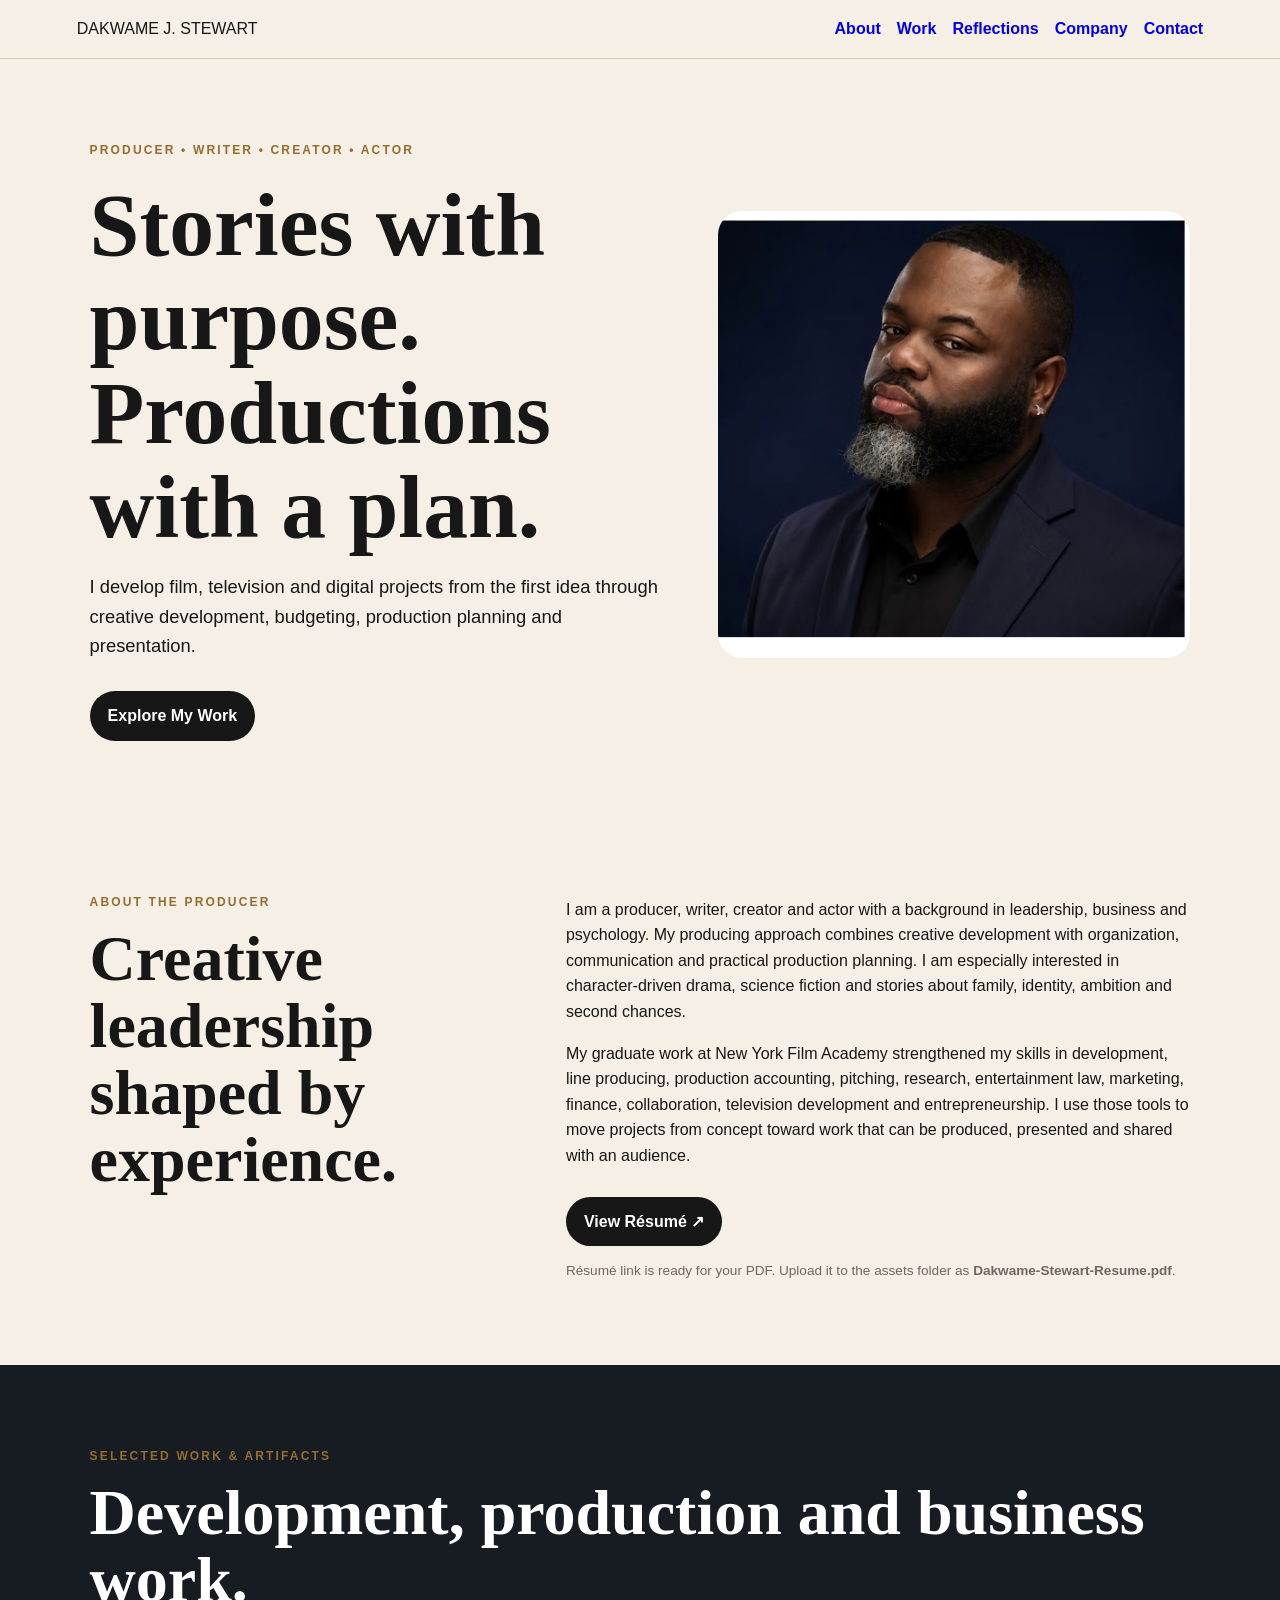
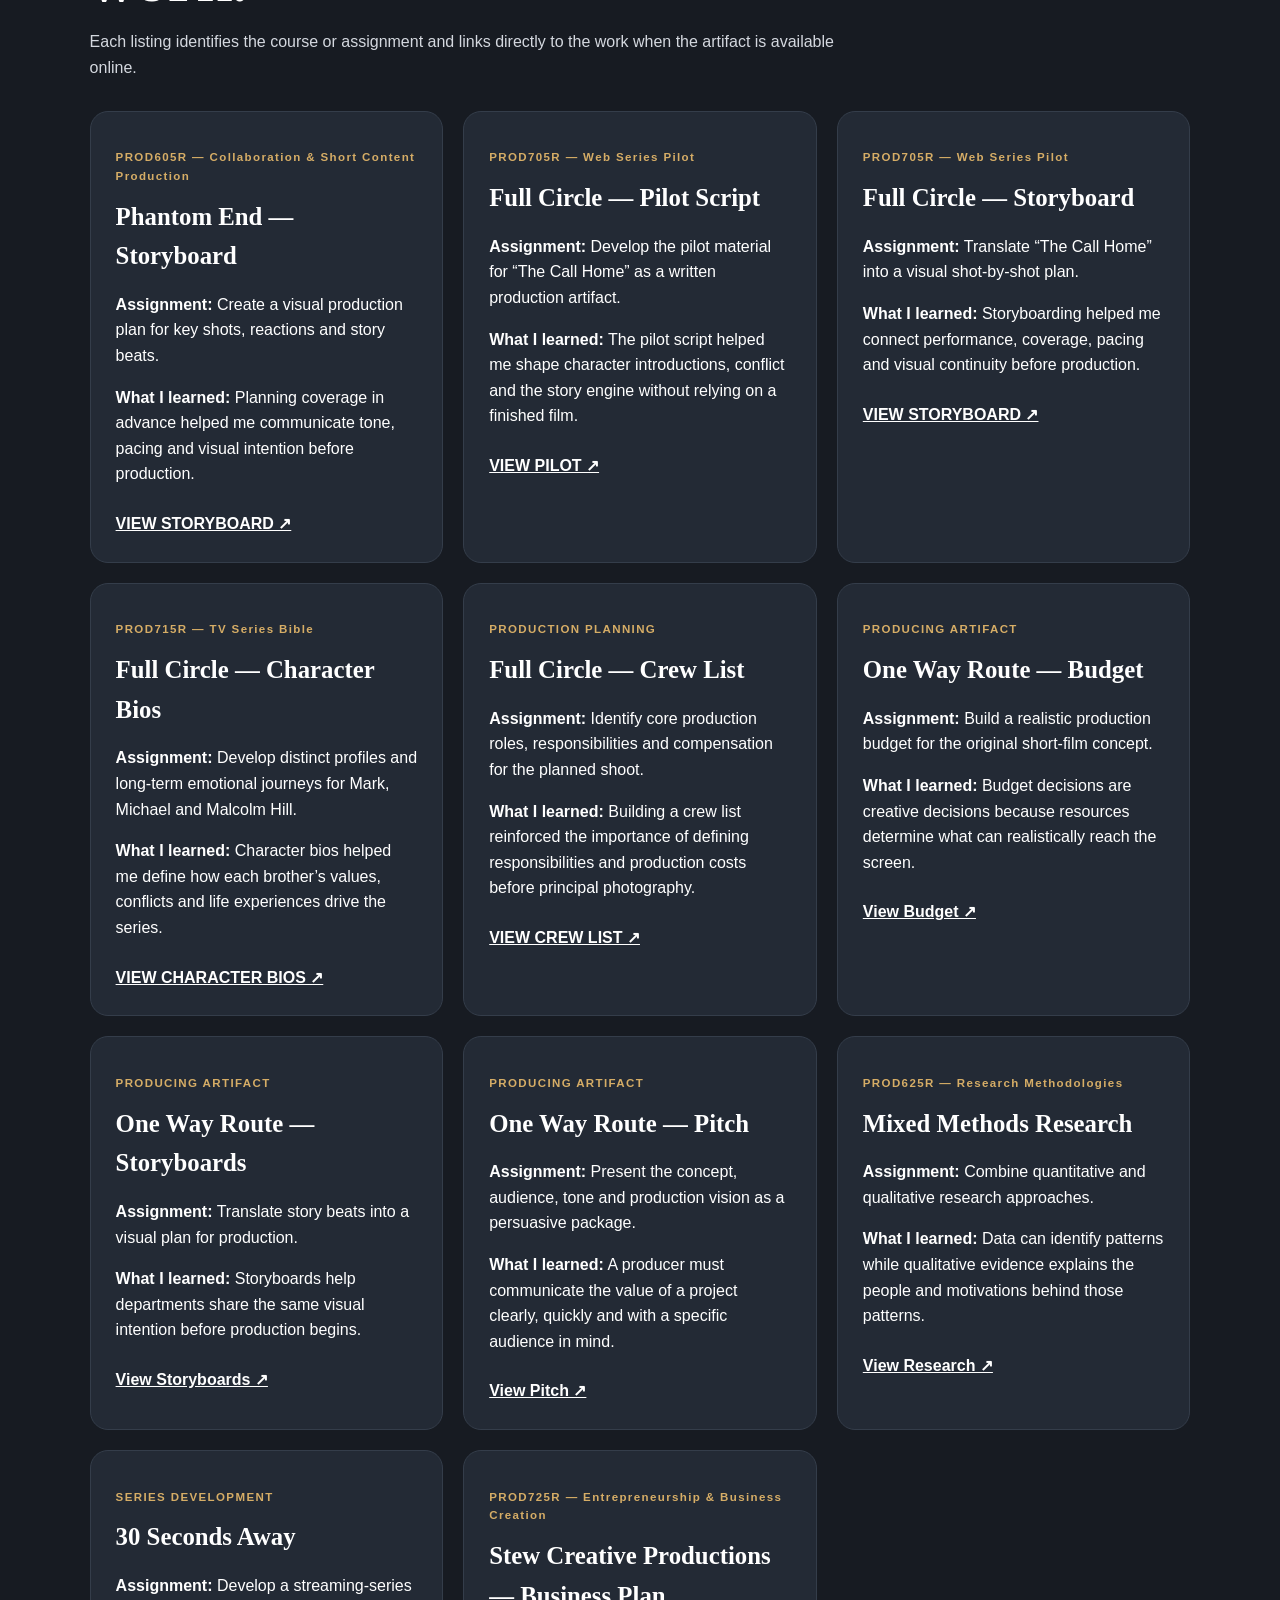
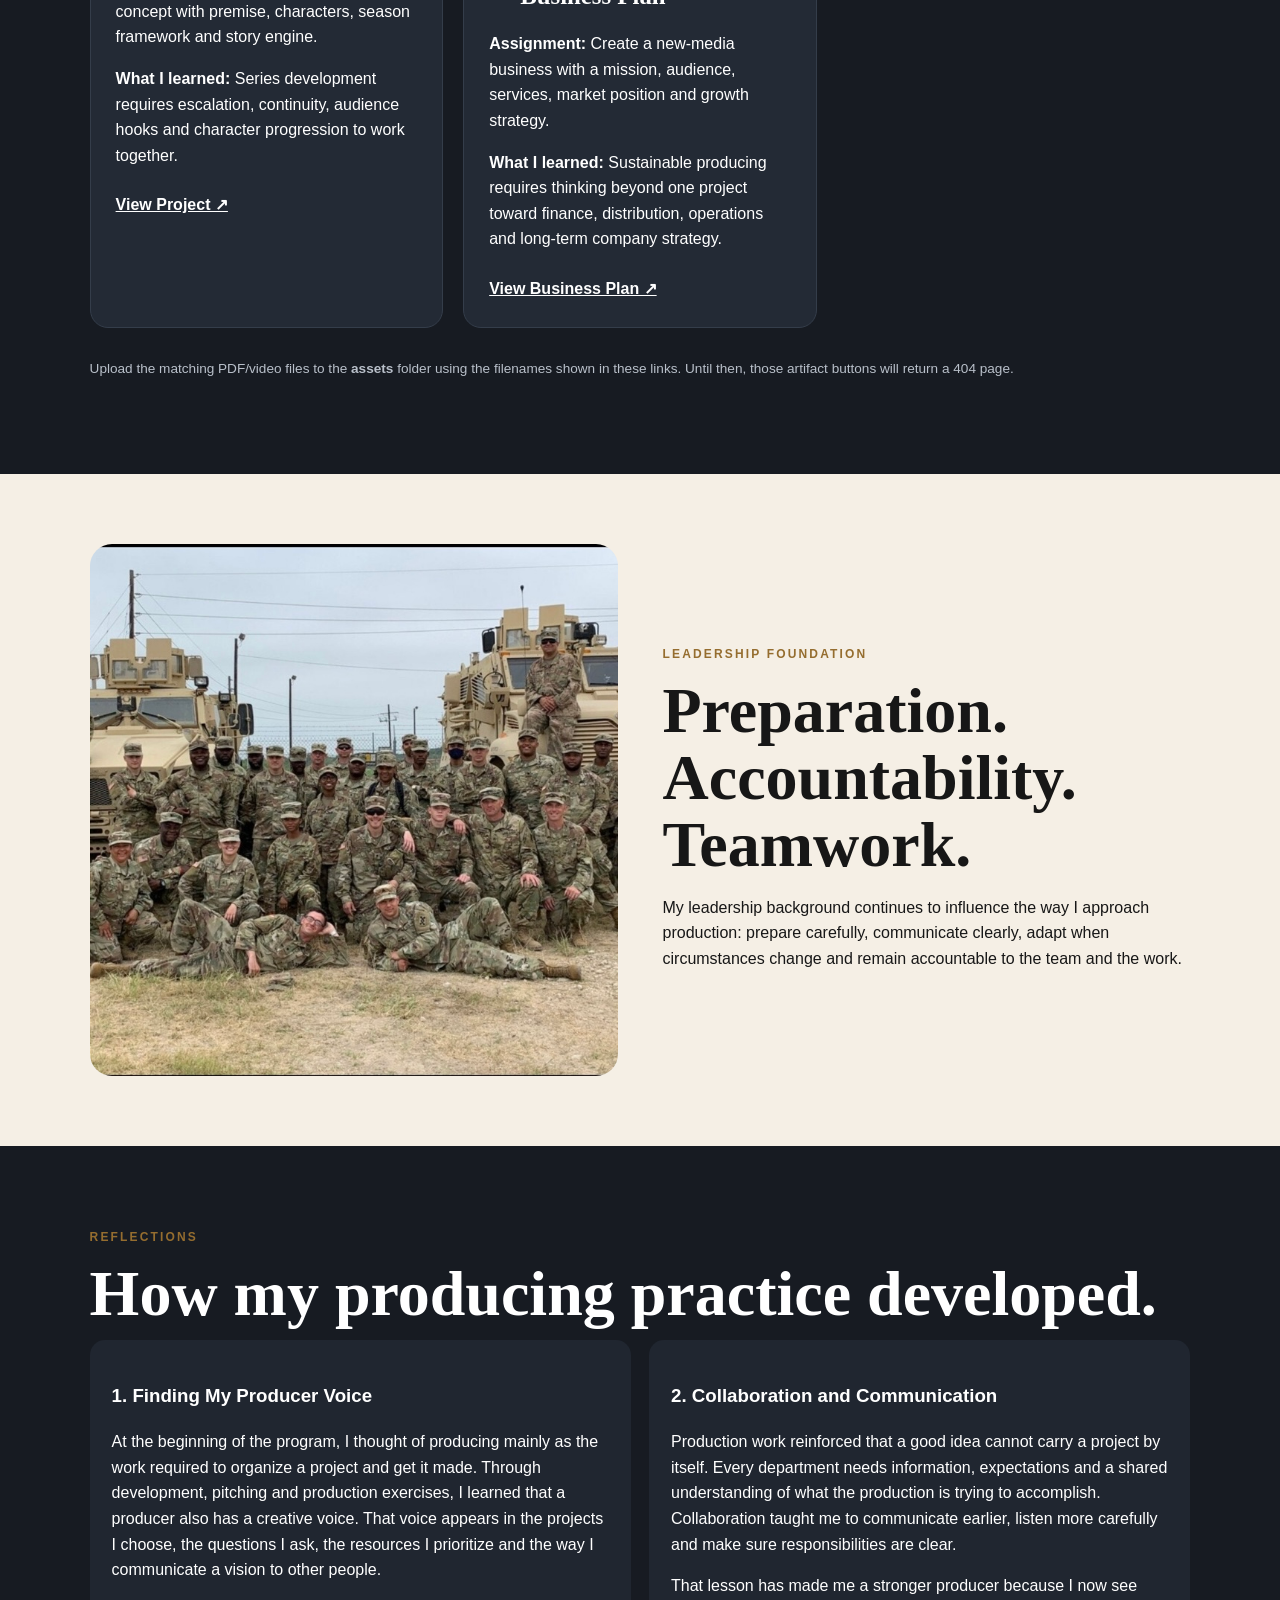
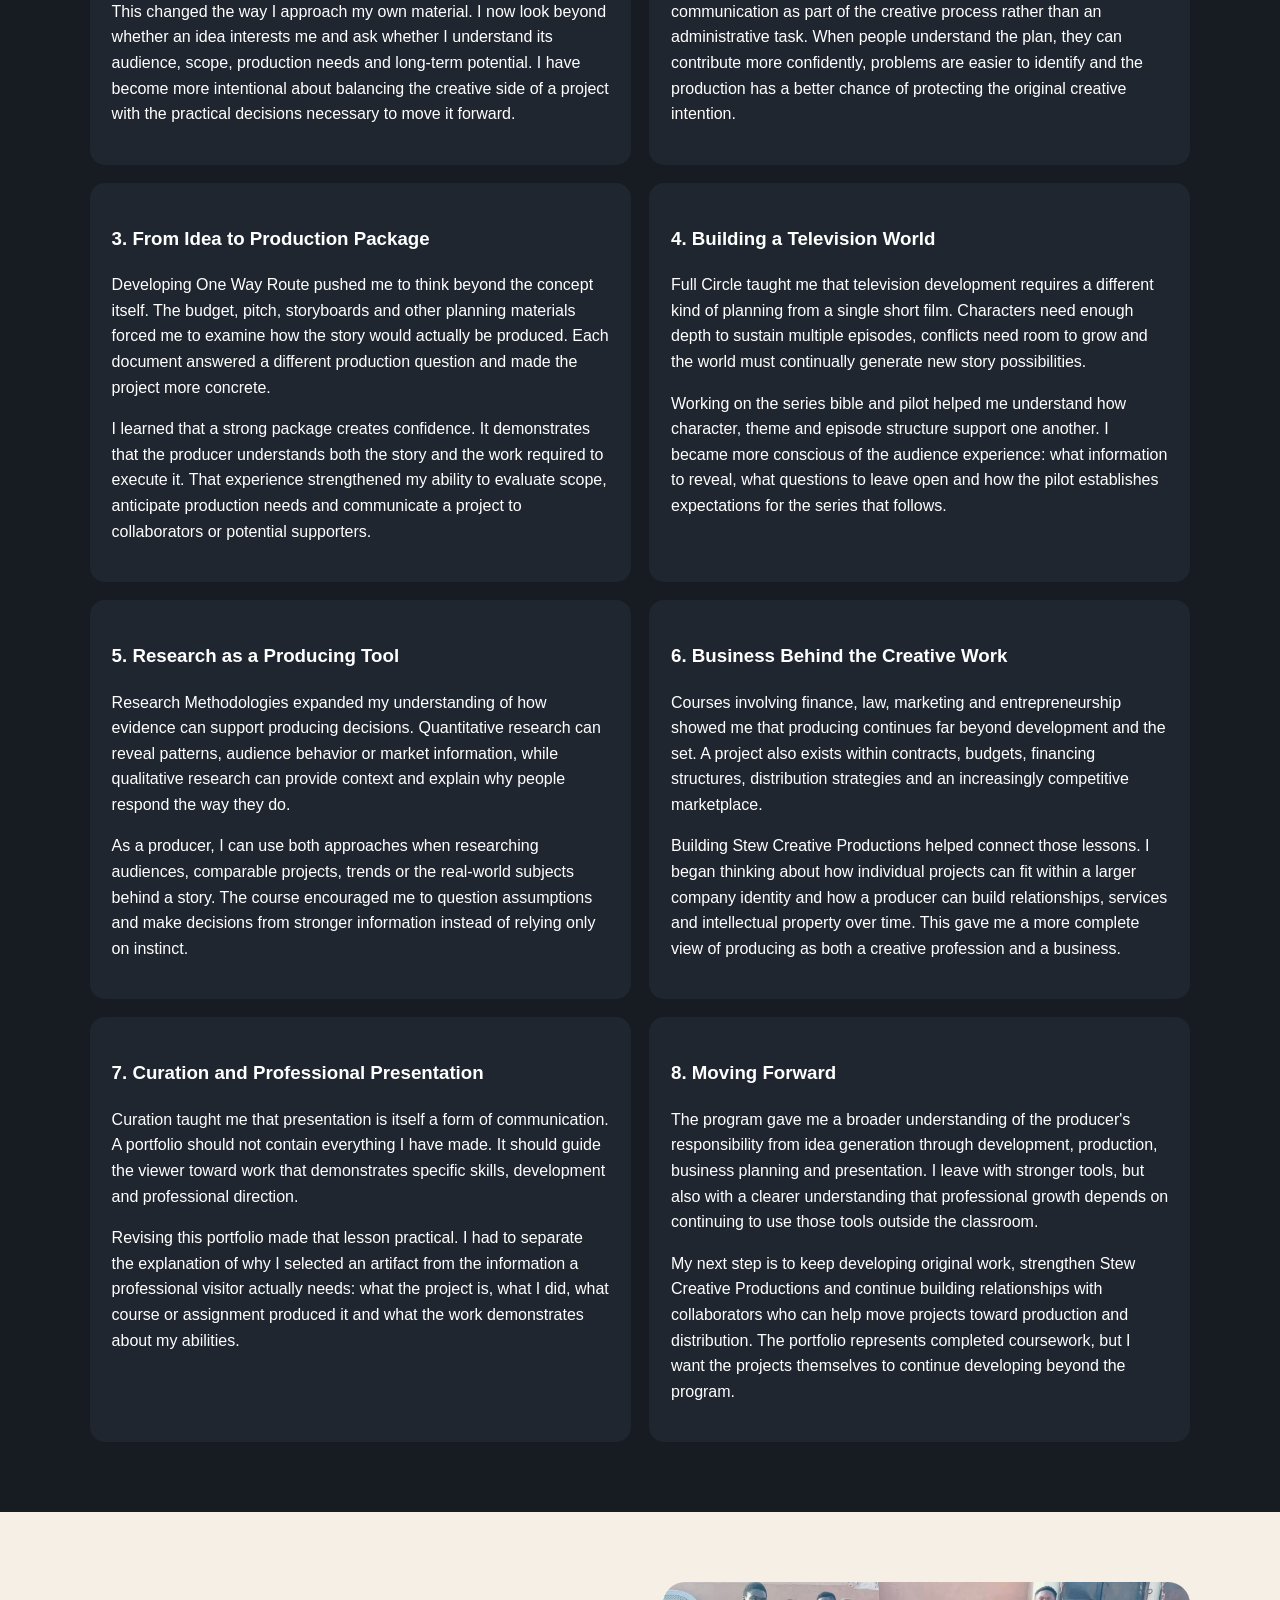
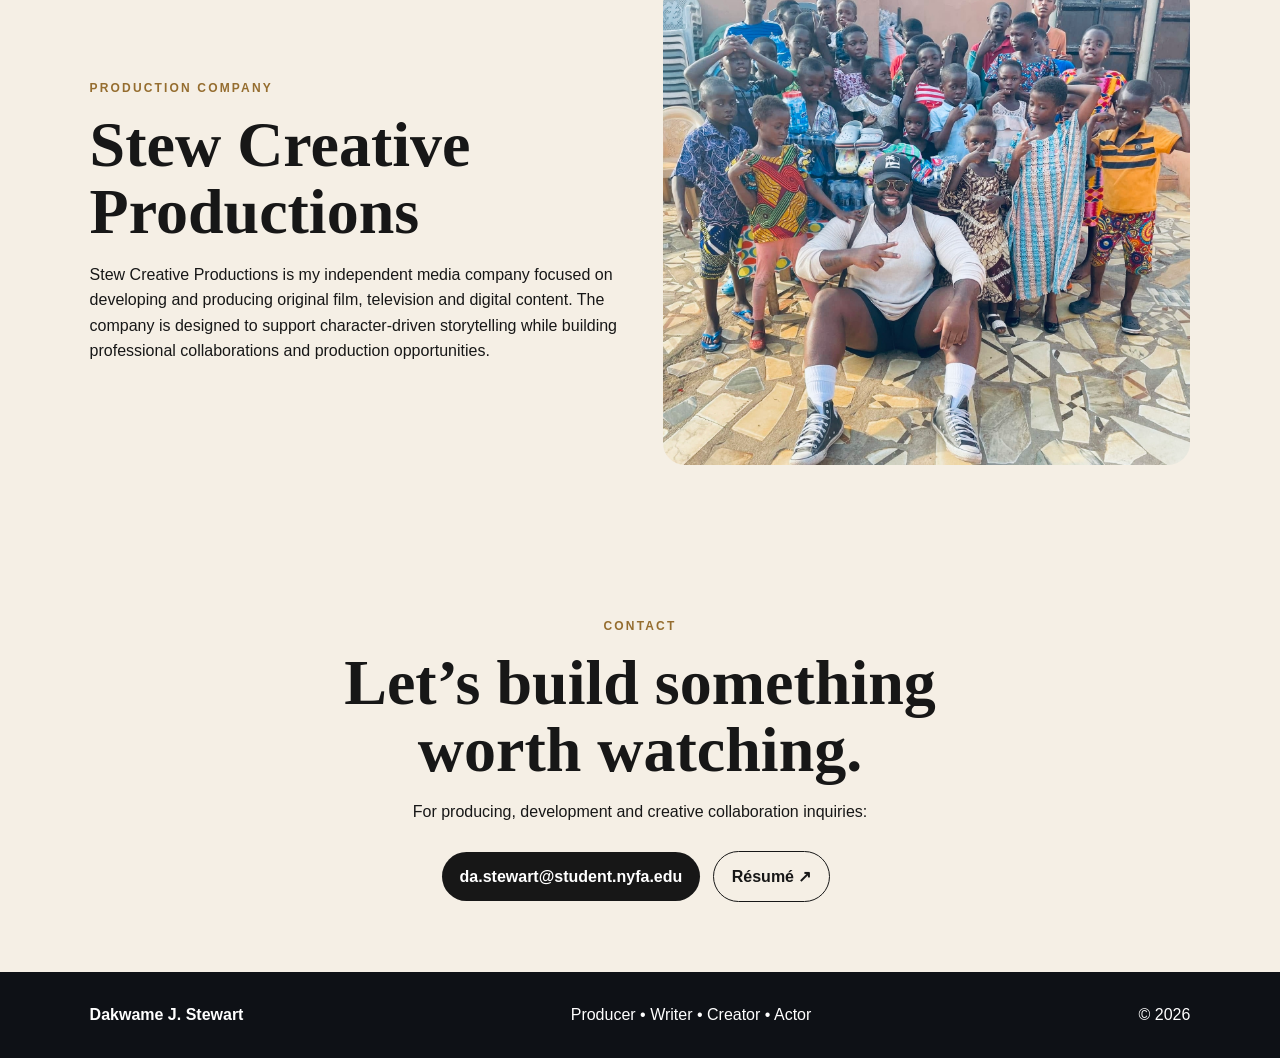
==== commit ea9ed331: "Rename EPORTFOLIO_FINAL_NO_ONE_WAY_ROUTE_FILM.html to index.html" ====
--- a/index.html
+++ b/index.html
@@ -11,7 +11,7 @@
 <header>
   <a class="brand" href="#home">DAKWAME J. STEWART</a>
   <nav>
-    <a href="#about">About</a><a href="#work">Work</a><a href="#multimedia">Watch</a><a href="#reflections">Reflections</a><a href="#company">Company</a><a href="#contact">Contact</a>
+    <a href="#about">About</a><a href="#work">Work</a><a href="#reflections">Reflections</a><a href="#company">Company</a><a href="#contact">Contact</a>
   </nav>
 </header>
 
@@ -20,87 +20,91 @@
   <div>
     <p class="kicker">PRODUCER • WRITER • CREATOR • ACTOR</p>
     <h1>Stories with purpose. Productions with a plan.</h1>
-    <p class="lede">I develop film, television and digital projects from the first idea through creative development, budgeting, production planning and presentation. My experience as an actor also shapes the way I produce: I understand performance, character intention, communication with talent and the importance of creating an environment where actors can do their best work. Working on both sides of the camera helps me connect creative vision to the practical needs of production.</p>
+    <p class="lede">I develop film, television and digital projects from the first idea through creative development, budgeting, production planning and presentation.</p>
     <a class="btn" href="#work">Explore My Work</a>
-    <a class="btn secondary" href="#multimedia">Watch Projects</a>
+    
   </div>
   <img src="assets/portrait.jpeg" alt="Professional portrait of Dakwame J. Stewart">
 </section>
 
 <section id="about" class="split">
-  <div><p class="kicker">ABOUT THE PRODUCER</p><h2>Creative leadership shaped by experience.</h2></div>
   <div>
-    <p>I am a producer, writer, creator and actor whose approach to filmmaking is shaped by leadership, discipline, business, psychology, aviation and hands-on entertainment experience. I am interested in character-driven film and television projects that explore family, identity, ambition, resilience and second chances. As a producer, I want a strong creative idea to be supported by an equally strong plan for development, people, resources, scheduling and execution.</p>
-    <p>My professional background has taught me to work in environments where preparation, accountability and communication matter. Twelve years of military service beginning in 2014 strengthened my leadership, adaptability and ability to remain focused under pressure. Seven years in the aviation industry beginning in 2019 reinforced precision, safety, teamwork and attention to detail. I bring those qualities into production by thinking ahead, identifying problems early and understanding that every department contributes to the final project.</p>
-    <p>My entertainment experience gives me perspectives from several sides of the industry. I participated in a producer internship program at ESPN from 2018–2019, worked as a producer assistant with NFL Network from 2019–2020, and served as an assistant producer for the Joe Budden Network from 2020–2021. Since 2020, I have also worked as a background actor/extra on ten film productions. Acting has made me more attentive to performance, character motivation, communication with talent and the atmosphere a production creates for actors.</p>
-    <p>My graduate work at New York Film Academy strengthened that professional foundation through development, line producing, production accounting, pitching, research, entertainment law, marketing, finance, collaboration, television development and entrepreneurship. I earned my Master's in Producing and Innovation in 2026 after earning an Associate degree in Business Administration from Hudson Valley Community College in 2012 and a Bachelor's degree in Psychology from the University at Buffalo in 2014.</p>
+    <p class="kicker">ABOUT THE PRODUCER</p>
+    <h2>Creative leadership shaped by experience.</h2>
+  </div>
+  <div>
+    <p>I am a producer, writer, creator and actor with a background in leadership, business and psychology. My producing approach combines creative development with organization, communication and practical production planning. I am especially interested in character-driven drama, science fiction and stories about family, identity, ambition and second chances.</p>
+    <p>My graduate work at New York Film Academy strengthened my skills in development, line producing, production accounting, pitching, research, entertainment law, marketing, finance, collaboration, television development and entrepreneurship. I use those tools to move projects from concept toward work that can be produced, presented and shared with an audience.</p>
     <a class="btn" href="assets/Dakwame-Stewart-Resume.pdf" target="_blank" rel="noopener">View Résumé ↗</a>
+    <p class="note">Résumé link is ready for your PDF. Upload it to the assets folder as <b>Dakwame-Stewart-Resume.pdf</b>.</p>
   </div>
 </section>
 
 <section id="work" class="dark fullbleed">
-<div class="section-inner">
-<p class="kicker">SELECTED WORK & ARTIFACTS</p>
-<h2>Development, production and business work.</h2>
-<p class="section-intro">Each listing identifies the course or assignment and links directly to the actual artifact.</p>
+  <div class="section-inner">
+    <p class="kicker">SELECTED WORK & ARTIFACTS</p>
+    <h2>Development, production and business work.</h2>
+    <p class="section-intro">Each listing identifies the course or assignment and links directly to the work when the artifact is available online.</p>
+<div class="artifact-grid">
+<article class="artifact"><p class="tag">PROD605R — Collaboration & Short Content Production</p><h3>Phantom End — Storyboard</h3><p><b>Assignment:</b> Create a visual production plan for key shots, reactions and story beats.</p><p><b>What I learned:</b> Planning coverage in advance helped me communicate tone, pacing and visual intention before production.</p><a href="assets/Phantom_End_Storyboard_DISTINCT.pdf" target="_blank" rel="noopener">VIEW STORYBOARD ↗</a></article>
+      <article class="artifact"><p class="tag">PROD705R — Web Series Pilot</p><h3>Full Circle — Pilot Script</h3><p><b>Assignment:</b> Develop the pilot material for “The Call Home” as a written production artifact.</p><p><b>What I learned:</b> The pilot script helped me shape character introductions, conflict and the story engine without relying on a finished film.</p><a href="assets/Full_Circle_Pilot.pdf" target="_blank" rel="noopener">VIEW PILOT ↗</a></article>
 
-<article class="card featured">
-<img src="assets/full-circle.jpeg" alt="Full Circle series artwork">
-<div><p class="tag">PROD715R — TV Series Bible</p><h3>Full Circle — Series Bible</h3>
-<p><b>Assignment:</b> Develop an original television series bible with the world, characters, episode framework and long-term story potential.</p>
-<p><b>My role:</b> Creator, writer, producer and actor.</p>
-<p><b>What I learned:</b> I learned to create a repeatable television world and connect character development to an episodic story engine.</p>
-<a class="artifact-link" href="https://youtu.be/-LE_226ffwM" target="_blank" rel="noopener">Watch Full Circle ↗</a></div>
-</article>
+      <article class="artifact"><p class="tag">PROD705R — Web Series Pilot</p><h3>Full Circle — Storyboard</h3><p><b>Assignment:</b> Translate “The Call Home” into a visual shot-by-shot plan.</p><p><b>What I learned:</b> Storyboarding helped me connect performance, coverage, pacing and visual continuity before production.</p><a href="assets/FULL%20CIRCLE%20STORYBOARD%20.pdf" target="_blank" rel="noopener">VIEW STORYBOARD ↗</a></article>
 
-<div class="artifact-grid">
-<article class="artifact"><p class="tag">PROD705R — Web Series Pilot</p><h3>Full Circle — Pilot</h3><p><b>Assignment:</b> Translate the series concept into pilot material built for production.</p><p><b>What I learned:</b> A pilot must introduce the world and relationships while creating a strong reason to continue watching.</p><a href="assets/Full_Circle_Pilot.pdf" target="_blank" rel="noopener">VIEW PILOT ↗</a></article>
+      <article class="artifact"><p class="tag">PROD715R — TV Series Bible</p><h3>Full Circle — Character Bios</h3><p><b>Assignment:</b> Develop distinct profiles and long-term emotional journeys for Mark, Michael and Malcolm Hill.</p><p><b>What I learned:</b> Character bios helped me define how each brother’s values, conflicts and life experiences drive the series.</p><a href="assets/REVISED%20CHARACTER%20BIOS.pdf" target="_blank" rel="noopener">VIEW CHARACTER BIOS ↗</a></article>
 
-<article class="artifact"><p class="tag">PROD705R — Web Series Pilot</p><h3>Full Circle — Storyboard</h3><p><b>Assignment:</b> Translate Episode 1, “The Call Home,” into a shot-by-shot visual plan.</p><p><b>What I learned:</b> Storyboarding helped me connect performance, coverage and visual pacing before production.</p><a href="assets/FULL%20CIRCLE%20STORYBOARD%20.pdf" target="_blank" rel="noopener">VIEW STORYBOARD ↗</a></article>
+      <article class="artifact"><p class="tag">PRODUCTION PLANNING</p><h3>Full Circle — Crew List</h3><p><b>Assignment:</b> Identify core production roles, responsibilities and compensation for the planned shoot.</p><p><b>What I learned:</b> Building a crew list reinforced the importance of defining responsibilities and production costs before principal photography.</p><a href="assets/FULL%20CIRCLE%20CREW%20LIST.pdf" target="_blank" rel="noopener">VIEW CREW LIST ↗</a></article>
 
-<article class="artifact"><p class="tag">PROD605R — Collaboration & Short Content Production</p><h3>Phantom End — Short Film</h3><p><b>Assignment:</b> Collaborate on short-form production from preparation through completed media.</p><p><b>What I learned:</b> Clear roles, communication and preparation are essential to keeping a crew aligned and protecting the creative goal.</p><a href="https://youtu.be/8IARrA4el0o" target="_blank" rel="noopener">Watch Phantom End ↗</a></article>
+      <article class="artifact"><p class="tag">PRODUCING ARTIFACT</p><h3>One Way Route — Budget</h3><p><b>Assignment:</b> Build a realistic production budget for the original short-film concept.</p><p><b>What I learned:</b> Budget decisions are creative decisions because resources determine what can realistically reach the screen.</p><a href="assets/one-way-route-budget.pdf" target="_blank" rel="noopener">View Budget ↗</a></article>
 
-<article class="artifact"><p class="tag">PROD605R — Collaboration & Short Content Production</p><h3>Phantom End — Storyboard</h3><p><b>Assignment:</b> Create a visual production plan for key shots, reactions and story beats.</p><p><b>What I learned:</b> Planning coverage in advance helps a crew communicate the tone and protect the story under production constraints.</p><a href="assets/Phantom_End_Storyboard_DISTINCT.pdf" target="_blank" rel="noopener">VIEW STORYBOARD ↗</a></article>
+      <article class="artifact"><p class="tag">PRODUCING ARTIFACT</p><h3>One Way Route — Storyboards</h3><p><b>Assignment:</b> Translate story beats into a visual plan for production.</p><p><b>What I learned:</b> Storyboards help departments share the same visual intention before production begins.</p><a href="assets/one-way-route-storyboards.pdf" target="_blank" rel="noopener">View Storyboards ↗</a></article>
 
-<article class="artifact"><p class="tag">PRODUCING ARTIFACT</p><h3>One Way Route — Storyboard</h3><p><b>Assignment:</b> Translate story beats into a visual plan for production.</p><p><b>What I learned:</b> Storyboards help departments share the same visual intention before production begins.</p><a href="assets/One_Way_Route_Storyboard_DISTINCT.pdf" target="_blank" rel="noopener">VIEW STORYBOARD ↗</a></article>
+      <article class="artifact"><p class="tag">PRODUCING ARTIFACT</p><h3>One Way Route — Pitch</h3><p><b>Assignment:</b> Present the concept, audience, tone and production vision as a persuasive package.</p><p><b>What I learned:</b> A producer must communicate the value of a project clearly, quickly and with a specific audience in mind.</p><a href="assets/one-way-route-pitch.pdf" target="_blank" rel="noopener">View Pitch ↗</a></article>
 
-<article class="artifact"><p class="tag">PRODUCING ARTIFACT</p><h3>One Way Route — Pitch</h3><p><b>Assignment:</b> Present the concept, audience, tone and production vision as a persuasive package.</p><p><b>What I learned:</b> A producer must communicate the value of a project clearly, quickly and with a specific audience in mind.</p><a href="assets/One%20Way%20Route%20Pitch.pptx" target="_blank" rel="noopener">VIEW PITCH ↗</a></article>
+      <article class="artifact"><p class="tag">PROD625R — Research Methodologies</p><h3>Mixed Methods Research</h3><p><b>Assignment:</b> Combine quantitative and qualitative research approaches.</p><p><b>What I learned:</b> Data can identify patterns while qualitative evidence explains the people and motivations behind those patterns.</p><a href="assets/mixed-methods-research.pdf" target="_blank" rel="noopener">View Research ↗</a></article>
 
-<article class="artifact"><p class="tag">PROD625R — Research Methodologies</p><h3>Mixed Methods Research</h3><p><b>Assignment:</b> Combine quantitative and qualitative research approaches.</p><p><b>What I learned:</b> Data can identify patterns while qualitative evidence explains the people and motivations behind those patterns.</p><a href="assets/Mixed_Methods_Research.pdf" target="_blank" rel="noopener">VIEW RESEARCH ↗</a></article>
+      <article class="artifact"><p class="tag">SERIES DEVELOPMENT</p><h3>30 Seconds Away</h3><p><b>Assignment:</b> Develop a streaming-series concept with premise, characters, season framework and story engine.</p><p><b>What I learned:</b> Series development requires escalation, continuity, audience hooks and character progression to work together.</p><a href="assets/30-seconds-away.pdf" target="_blank" rel="noopener">View Project ↗</a></article>
 
-<article class="artifact"><p class="tag">SERIES DEVELOPMENT</p><h3>30 Seconds Away — Storyboard</h3><p><b>Assignment:</b> Develop a visual sequence for the streaming-series concept and communicate its science-fiction story engine through shots and countdown beats.</p><p><b>What I learned:</b> Visual planning helped me think about escalation, continuity, audience hooks and character progression before production.</p><a href="assets/30_Seconds_Away_Storyboard_DISTINCT.pdf" target="_blank" rel="noopener">VIEW STORYBOARD ↗</a></article>
-
-<article class="artifact"><p class="tag">PROD725R — Entrepreneurship & Business Creation</p><h3>Stew Creative Productions — Business Plan</h3><p><b>Assignment:</b> Create a new-media business with a mission, audience, services, market position and growth strategy.</p><p><b>What I learned:</b> Sustainable producing requires thinking beyond one project toward finance, distribution, operations and long-term company strategy.</p><a href="assets/REVISED%20BUSINESS.pdf" target="_blank" rel="noopener">VIEW BUSINESS PLAN ↗</a></article>
-</div>
-</div>
+      <article class="artifact"><p class="tag">PROD725R — Entrepreneurship & Business Creation</p><h3>Stew Creative Productions — Business Plan</h3><p><b>Assignment:</b> Create a new-media business with a mission, audience, services, market position and growth strategy.</p><p><b>What I learned:</b> Sustainable producing requires thinking beyond one project toward finance, distribution, operations and long-term company strategy.</p><a href="assets/stew-creative-productions-business-plan.pdf" target="_blank" rel="noopener">View Business Plan ↗</a></article>
+    </div>
+    <p class="note light">Upload the matching PDF/video files to the <b>assets</b> folder using the filenames shown in these links. Until then, those artifact buttons will return a 404 page.</p>
+  </div>
 </section>
 
-<section id="multimedia">
-<p class="kicker">MULTIMEDIA</p><h2>Projects you can watch.</h2>
-<div class="grid">
-<a class="video" href="https://youtu.be/-LE_226ffwM" target="_blank" rel="noopener"><img src="assets/full-circle-art.jpeg" alt="Full Circle artwork"><div><h3>Full Circle</h3><p>Series Bible + Web Series Pilot</p><span>WATCH ↗</span></div></a>
-<a class="video" href="https://youtu.be/8IARrA4el0o" target="_blank" rel="noopener"><img src="assets/on-set.jpeg" alt="Production set"><div><h3>Phantom End</h3><p>Collaboration & Short Content Production</p><span>WATCH ↗</span></div></a>
-</div>
+
+
+<section class="visual-story">
+  <img src="assets/military.jpeg" alt="Military unit photo">
+  <div><p class="kicker">LEADERSHIP FOUNDATION</p><h2>Preparation. Accountability. Teamwork.</h2><p>My leadership background continues to influence the way I approach production: prepare carefully, communicate clearly, adapt when circumstances change and remain accountable to the team and the work.</p></div>
 </section>
 
-<section class="visual-story"><img src="assets/military.jpeg" alt="Military unit photo"><div><p class="kicker">LEADERSHIP FOUNDATION</p><h2>Preparation. Accountability. Teamwork.</h2><p>My leadership background continues to influence the way I approach production: prepare carefully, communicate clearly, adapt when circumstances change and remain accountable to the team and the work.</p></div></section>
+<section id="reflections" class="dark fullbleed">
+ <div class="section-inner"><p class="kicker">REFLECTIONS</p><h2>How my producing practice developed.</h2>
+  <div class="reflections">
+   <article><h3>1. Finding My Producer Voice</h3><p>At the beginning of the program, I thought of producing mainly as the work required to organize a project and get it made. Through development, pitching and production exercises, I learned that a producer also has a creative voice. That voice appears in the projects I choose, the questions I ask, the resources I prioritize and the way I communicate a vision to other people.</p><p>This changed the way I approach my own material. I now look beyond whether an idea interests me and ask whether I understand its audience, scope, production needs and long-term potential. I have become more intentional about balancing the creative side of a project with the practical decisions necessary to move it forward.</p></article>
+   <article><h3>2. Collaboration and Communication</h3><p>Production work reinforced that a good idea cannot carry a project by itself. Every department needs information, expectations and a shared understanding of what the production is trying to accomplish. Collaboration taught me to communicate earlier, listen more carefully and make sure responsibilities are clear.</p><p>That lesson has made me a stronger producer because I now see communication as part of the creative process rather than an administrative task. When people understand the plan, they can contribute more confidently, problems are easier to identify and the production has a better chance of protecting the original creative intention.</p></article>
+   <article><h3>3. From Idea to Production Package</h3><p>Developing One Way Route pushed me to think beyond the concept itself. The budget, pitch, storyboards and other planning materials forced me to examine how the story would actually be produced. Each document answered a different production question and made the project more concrete.</p><p>I learned that a strong package creates confidence. It demonstrates that the producer understands both the story and the work required to execute it. That experience strengthened my ability to evaluate scope, anticipate production needs and communicate a project to collaborators or potential supporters.</p></article>
+   <article><h3>4. Building a Television World</h3><p>Full Circle taught me that television development requires a different kind of planning from a single short film. Characters need enough depth to sustain multiple episodes, conflicts need room to grow and the world must continually generate new story possibilities.</p><p>Working on the series bible and pilot helped me understand how character, theme and episode structure support one another. I became more conscious of the audience experience: what information to reveal, what questions to leave open and how the pilot establishes expectations for the series that follows.</p></article>
+   <article><h3>5. Research as a Producing Tool</h3><p>Research Methodologies expanded my understanding of how evidence can support producing decisions. Quantitative research can reveal patterns, audience behavior or market information, while qualitative research can provide context and explain why people respond the way they do.</p><p>As a producer, I can use both approaches when researching audiences, comparable projects, trends or the real-world subjects behind a story. The course encouraged me to question assumptions and make decisions from stronger information instead of relying only on instinct.</p></article>
+   <article><h3>6. Business Behind the Creative Work</h3><p>Courses involving finance, law, marketing and entrepreneurship showed me that producing continues far beyond development and the set. A project also exists within contracts, budgets, financing structures, distribution strategies and an increasingly competitive marketplace.</p><p>Building Stew Creative Productions helped connect those lessons. I began thinking about how individual projects can fit within a larger company identity and how a producer can build relationships, services and intellectual property over time. This gave me a more complete view of producing as both a creative profession and a business.</p></article>
+   <article><h3>7. Curation and Professional Presentation</h3><p>Curation taught me that presentation is itself a form of communication. A portfolio should not contain everything I have made. It should guide the viewer toward work that demonstrates specific skills, development and professional direction.</p><p>Revising this portfolio made that lesson practical. I had to separate the explanation of why I selected an artifact from the information a professional visitor actually needs: what the project is, what I did, what course or assignment produced it and what the work demonstrates about my abilities.</p></article>
+   <article><h3>8. Moving Forward</h3><p>The program gave me a broader understanding of the producer's responsibility from idea generation through development, production, business planning and presentation. I leave with stronger tools, but also with a clearer understanding that professional growth depends on continuing to use those tools outside the classroom.</p><p>My next step is to keep developing original work, strengthen Stew Creative Productions and continue building relationships with collaborators who can help move projects toward production and distribution. The portfolio represents completed coursework, but I want the projects themselves to continue developing beyond the program.</p></article>
+  </div>
+ </div>
+</section>
 
-<section id="reflections" class="dark fullbleed"><div class="section-inner">
-<p class="kicker">REFLECTIONS</p><h2>How my producing practice developed.</h2>
-<div class="reflections">
-<article><h3>1. Finding My Producer Voice</h3><p>At the beginning of the program, I thought of producing mainly as the work required to organize a project and get it made. Through development, pitching and production exercises, I learned that a producer also has a creative voice. That voice appears in the projects I choose, the questions I ask, the resources I prioritize and the way I communicate a vision to other people.</p><p>I now look beyond whether an idea interests me and ask whether I understand its audience, scope, production needs and long-term potential. I have become more intentional about balancing the creative side of a project with the practical decisions necessary to move it forward.</p></article>
-<article><h3>2. Collaboration and Communication</h3><p>Production work reinforced that a good idea cannot carry a project by itself. Every department needs information, expectations and a shared understanding of what the production is trying to accomplish.</p><p>That lesson has made me a stronger producer because I now see communication as part of the creative process rather than an administrative task.</p></article>
-<article><h3>3. From Idea to Production Package</h3><p>Developing One Way Route pushed me to think beyond the concept itself. The pitch, storyboards and planning materials forced me to examine how the story would actually be produced.</p><p>I learned that a strong package creates confidence and demonstrates that the producer understands both the story and the work required to execute it.</p></article>
-<article><h3>4. Building a Television World</h3><p>Full Circle taught me that television development requires a different kind of planning from a single short film. Characters need enough depth to sustain multiple episodes, conflicts need room to grow and the world must continually generate new story possibilities.</p><p>Working on the series bible and pilot helped me understand how character, theme and episode structure support one another.</p></article>
-<article><h3>5. Research as a Producing Tool</h3><p>Research Methodologies expanded my understanding of how evidence can support producing decisions. Quantitative research can reveal patterns while qualitative research can provide context.</p><p>As a producer, I can use both approaches when researching audiences, comparable projects, trends or the real-world subjects behind a story.</p></article>
-<article><h3>6. Business Behind the Creative Work</h3><p>Courses involving finance, law, marketing and entrepreneurship showed me that producing continues far beyond development and the set.</p><p>Building Stew Creative Productions helped connect those lessons and gave me a more complete view of producing as both a creative profession and a business.</p></article>
-<article><h3>7. Curation and Professional Presentation</h3><p>Curation taught me that presentation is itself a form of communication. A portfolio should guide the viewer toward work that demonstrates specific skills, development and professional direction.</p><p>Revising this portfolio made that lesson practical by focusing each artifact on the project, assignment, course and skills demonstrated.</p></article>
-<article><h3>8. Moving Forward</h3><p>The program gave me a broader understanding of the producer's responsibility from idea generation through development, production, business planning and presentation.</p><p>My next step is to keep developing original work, strengthen Stew Creative Productions and continue building relationships with collaborators who can help move projects toward production and distribution.</p></article>
-</div></div></section>
+<section id="company" class="company">
+  <div><p class="kicker">PRODUCTION COMPANY</p><h2>Stew Creative Productions</h2><p>Stew Creative Productions is my independent media company focused on developing and producing original film, television and digital content. The company is designed to support character-driven storytelling while building professional collaborations and production opportunities.</p></div>
+  <img src="assets/community-service.jpeg" alt="Dakwame Stewart with a community group">
+</section>
 
-<section id="company" class="company"><div><p class="kicker">PRODUCTION COMPANY</p><h2>Stew Creative Productions</h2><p>Stew Creative Productions is my independent media company focused on developing and producing original film, television and digital content. The company is designed to support character-driven storytelling while building professional collaborations and production opportunities.</p></div><img src="assets/community-service.jpeg" alt="Dakwame Stewart with a community group"></section>
-
-<section id="contact" class="contact"><p class="kicker">CONTACT</p><h2>Let’s build something worth watching.</h2><p>For producing, development and creative collaboration inquiries, use the contact information provided on my résumé.</p><a class="btn" href="assets/Dakwame-Stewart-Resume.pdf" target="_blank" rel="noopener">View Résumé ↗</a></section>
+<section id="contact" class="contact">
+ <p class="kicker">CONTACT</p><h2>Let’s build something worth watching.</h2>
+ <p>For producing, development and creative collaboration inquiries:</p>
+ <a class="btn" href="mailto:da.stewart@student.nyfa.edu">da.stewart@student.nyfa.edu</a>
+ <a class="btn secondary" href="assets/Dakwame-Stewart-Resume.pdf" target="_blank" rel="noopener">Résumé ↗</a>
+</section>
 </main>
+<footer><strong>Dakwame J. Stewart</strong><span>Producer • Writer • Creator • Actor</span><span>© 2026</span></footer>
 </body>
 </html>
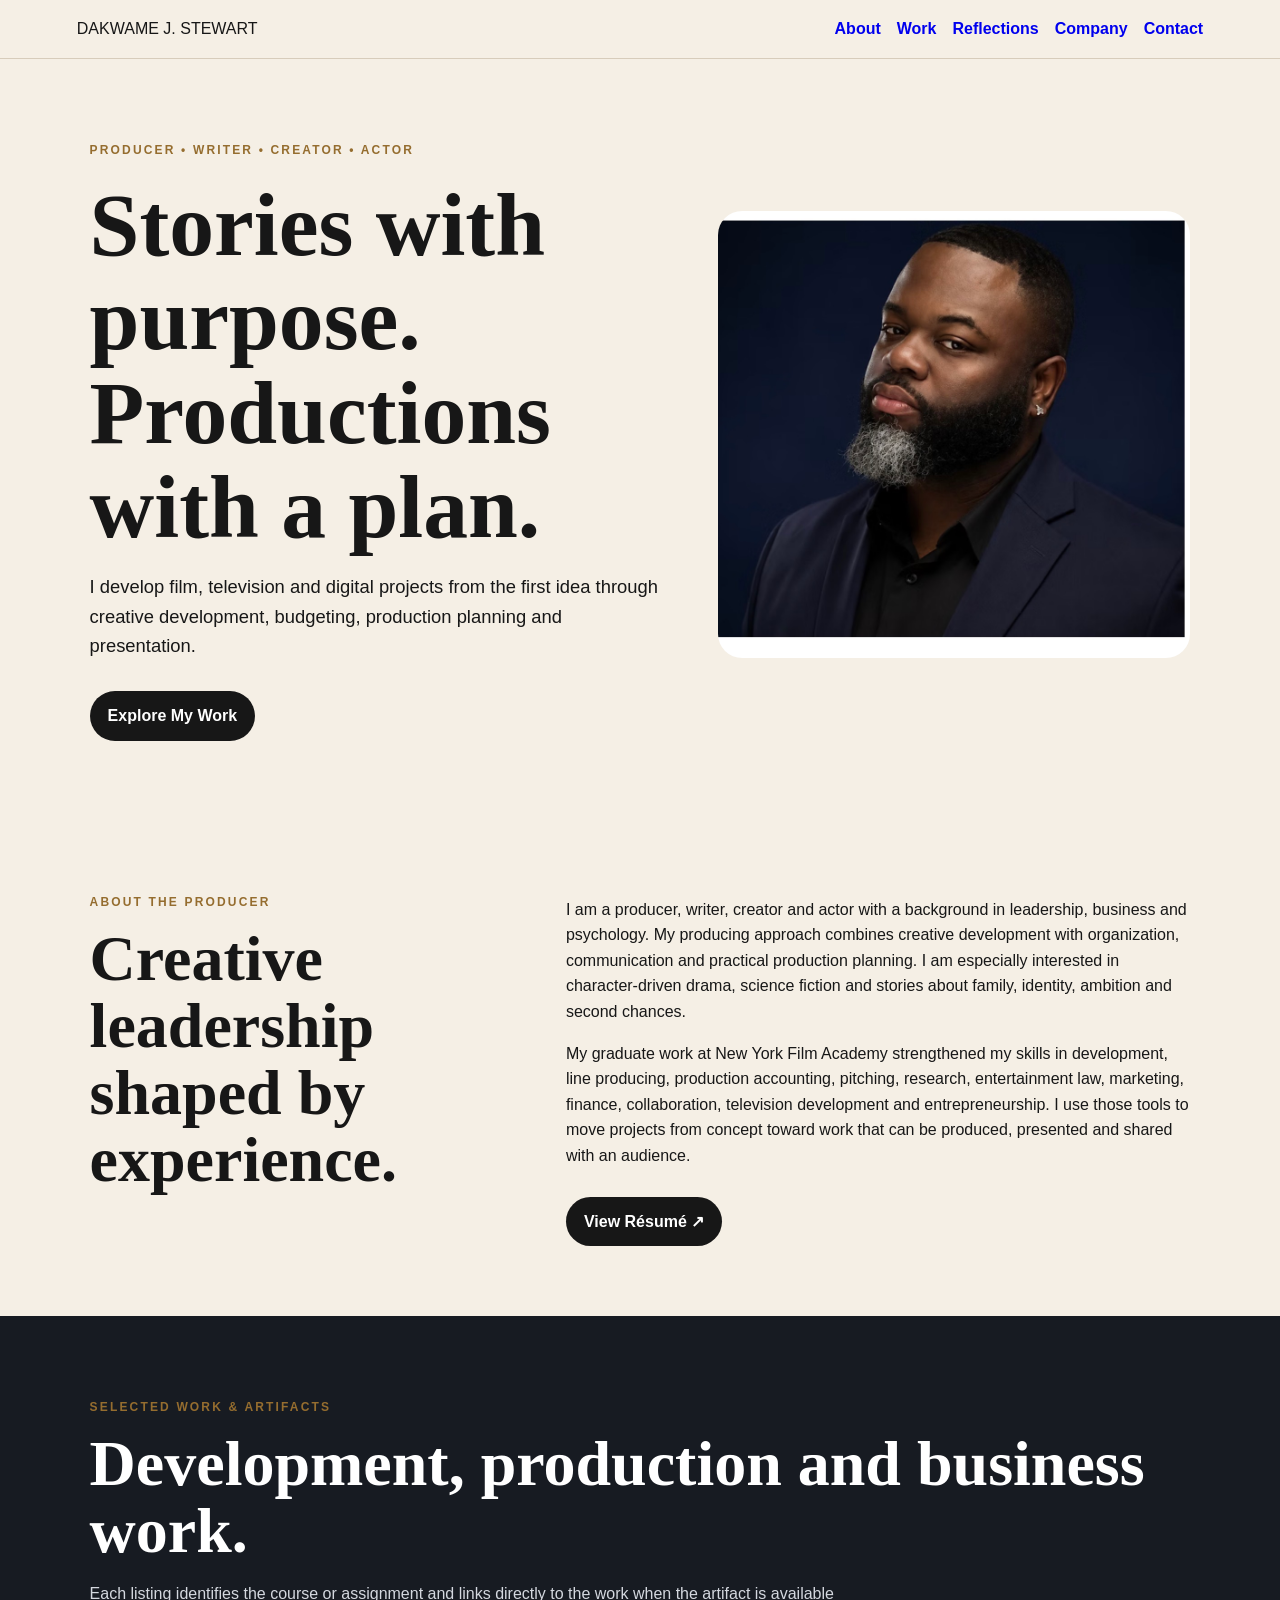
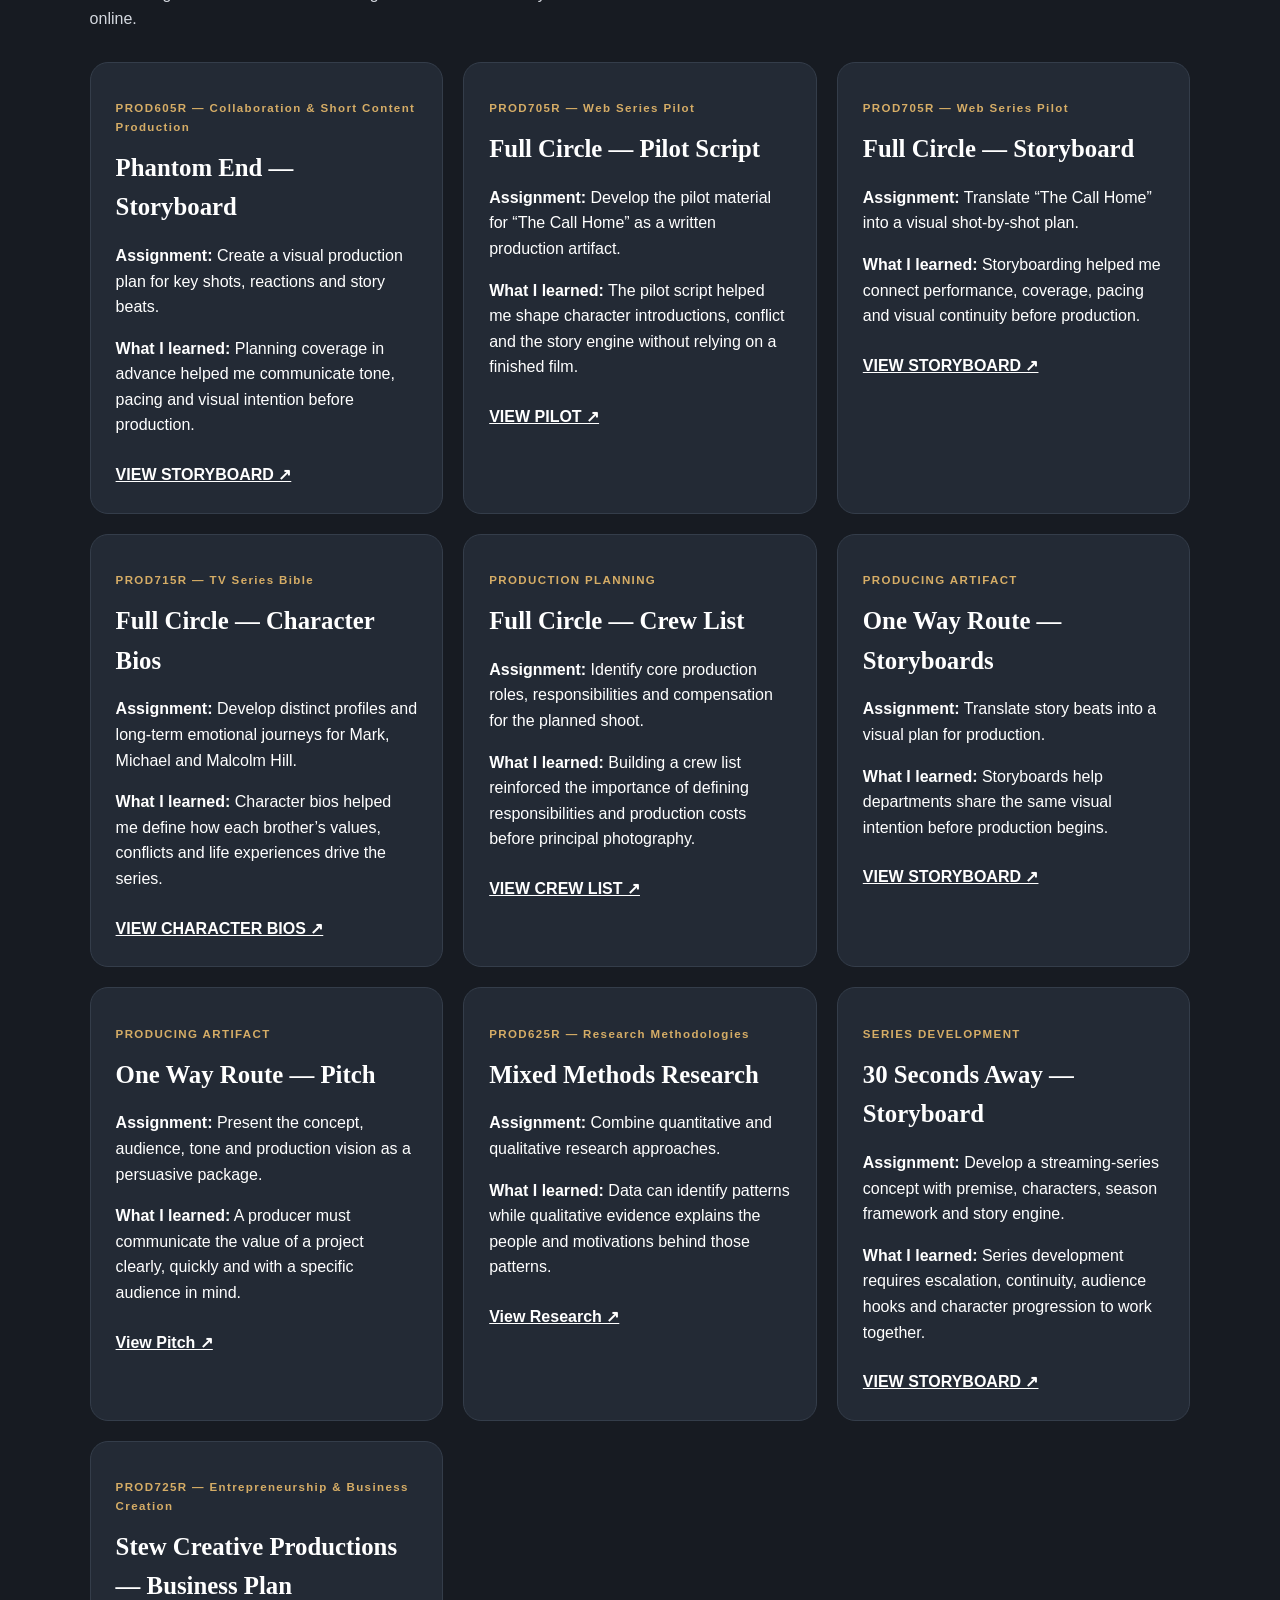
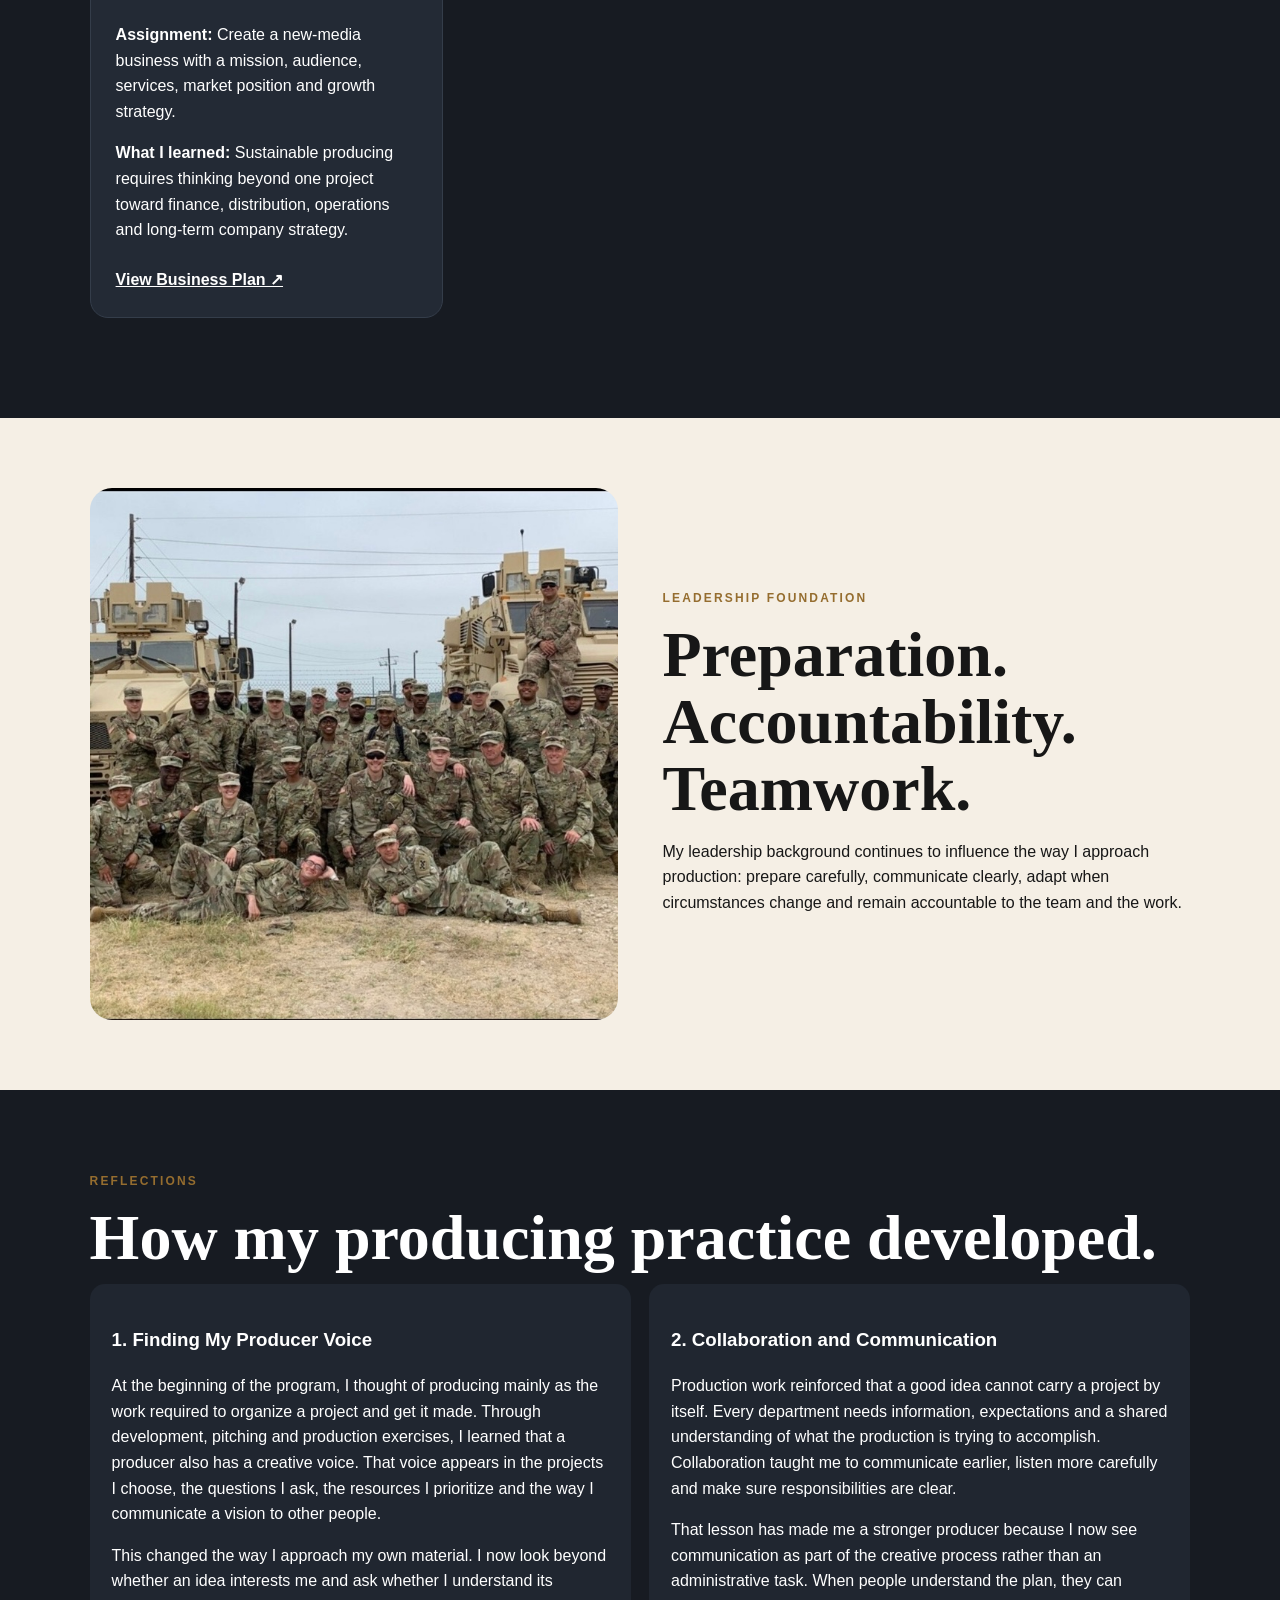
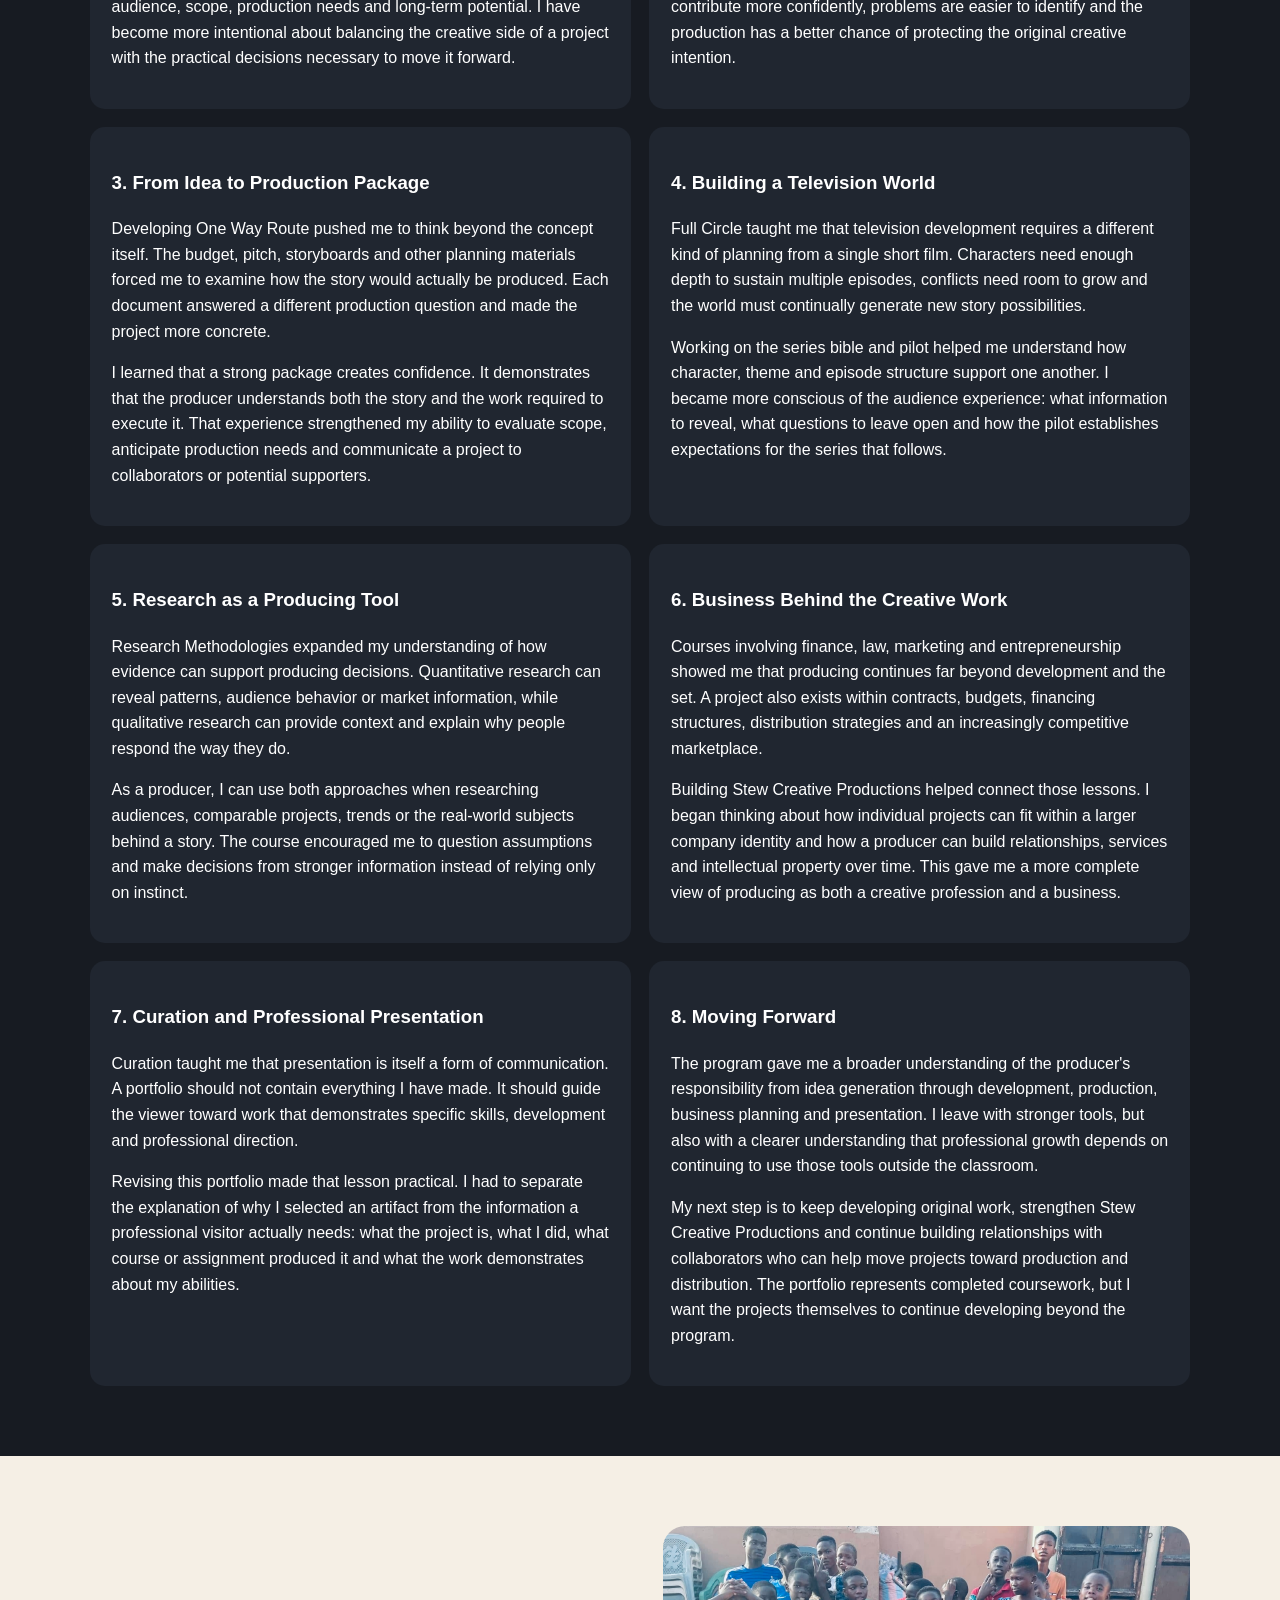
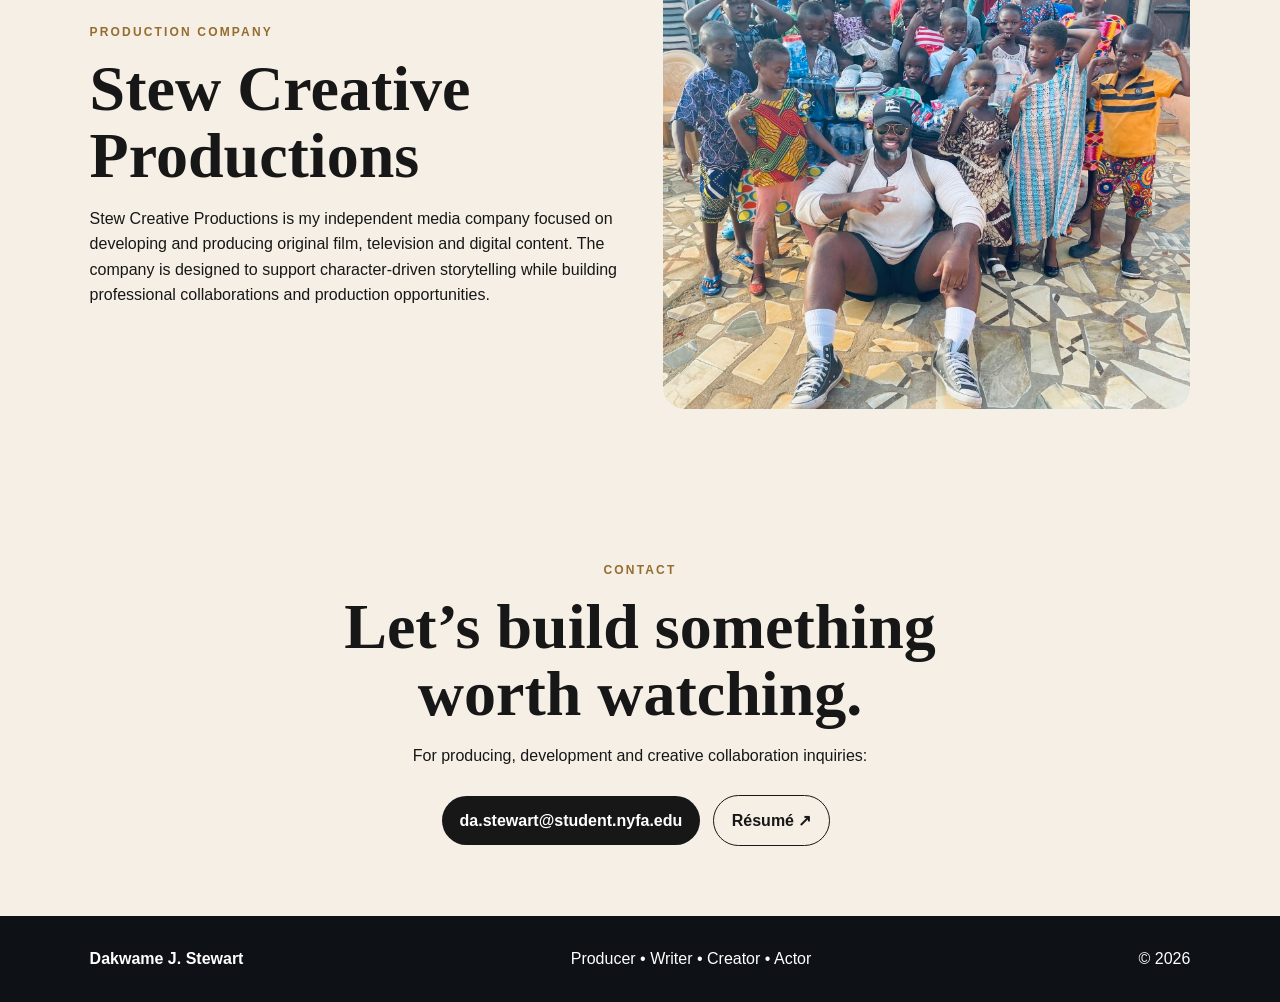
==== commit 3c503ce2: "Rename EPORTFOLIO_CORRECTED_ALL_LINKS.html to index.html" ====
--- a/index.html
+++ b/index.html
@@ -36,7 +36,6 @@
     <p>I am a producer, writer, creator and actor with a background in leadership, business and psychology. My producing approach combines creative development with organization, communication and practical production planning. I am especially interested in character-driven drama, science fiction and stories about family, identity, ambition and second chances.</p>
     <p>My graduate work at New York Film Academy strengthened my skills in development, line producing, production accounting, pitching, research, entertainment law, marketing, finance, collaboration, television development and entrepreneurship. I use those tools to move projects from concept toward work that can be produced, presented and shared with an audience.</p>
     <a class="btn" href="assets/Dakwame-Stewart-Resume.pdf" target="_blank" rel="noopener">View Résumé ↗</a>
-    <p class="note">Résumé link is ready for your PDF. Upload it to the assets folder as <b>Dakwame-Stewart-Resume.pdf</b>.</p>
   </div>
 </section>
 
@@ -55,19 +54,16 @@
 
       <article class="artifact"><p class="tag">PRODUCTION PLANNING</p><h3>Full Circle — Crew List</h3><p><b>Assignment:</b> Identify core production roles, responsibilities and compensation for the planned shoot.</p><p><b>What I learned:</b> Building a crew list reinforced the importance of defining responsibilities and production costs before principal photography.</p><a href="assets/FULL%20CIRCLE%20CREW%20LIST.pdf" target="_blank" rel="noopener">VIEW CREW LIST ↗</a></article>
 
-      <article class="artifact"><p class="tag">PRODUCING ARTIFACT</p><h3>One Way Route — Budget</h3><p><b>Assignment:</b> Build a realistic production budget for the original short-film concept.</p><p><b>What I learned:</b> Budget decisions are creative decisions because resources determine what can realistically reach the screen.</p><a href="assets/one-way-route-budget.pdf" target="_blank" rel="noopener">View Budget ↗</a></article>
+      <article class="artifact"><p class="tag">PRODUCING ARTIFACT</p><h3>One Way Route — Storyboards</h3><p><b>Assignment:</b> Translate story beats into a visual plan for production.</p><p><b>What I learned:</b> Storyboards help departments share the same visual intention before production begins.</p><a href="assets/One_Way_Route_Storyboard_DISTINCT.pdf" target="_blank" rel="noopener">VIEW STORYBOARD ↗</a></article>
 
-      <article class="artifact"><p class="tag">PRODUCING ARTIFACT</p><h3>One Way Route — Storyboards</h3><p><b>Assignment:</b> Translate story beats into a visual plan for production.</p><p><b>What I learned:</b> Storyboards help departments share the same visual intention before production begins.</p><a href="assets/one-way-route-storyboards.pdf" target="_blank" rel="noopener">View Storyboards ↗</a></article>
+      <article class="artifact"><p class="tag">PRODUCING ARTIFACT</p><h3>One Way Route — Pitch</h3><p><b>Assignment:</b> Present the concept, audience, tone and production vision as a persuasive package.</p><p><b>What I learned:</b> A producer must communicate the value of a project clearly, quickly and with a specific audience in mind.</p><a href="assets/One%20Way%20Route%20Pitch.pptx" target="_blank" rel="noopener">View Pitch ↗</a></article>
 
-      <article class="artifact"><p class="tag">PRODUCING ARTIFACT</p><h3>One Way Route — Pitch</h3><p><b>Assignment:</b> Present the concept, audience, tone and production vision as a persuasive package.</p><p><b>What I learned:</b> A producer must communicate the value of a project clearly, quickly and with a specific audience in mind.</p><a href="assets/one-way-route-pitch.pdf" target="_blank" rel="noopener">View Pitch ↗</a></article>
+      <article class="artifact"><p class="tag">PROD625R — Research Methodologies</p><h3>Mixed Methods Research</h3><p><b>Assignment:</b> Combine quantitative and qualitative research approaches.</p><p><b>What I learned:</b> Data can identify patterns while qualitative evidence explains the people and motivations behind those patterns.</p><a href="assets/Mixed_Methods_Research.pdf" target="_blank" rel="noopener">View Research ↗</a></article>
 
-      <article class="artifact"><p class="tag">PROD625R — Research Methodologies</p><h3>Mixed Methods Research</h3><p><b>Assignment:</b> Combine quantitative and qualitative research approaches.</p><p><b>What I learned:</b> Data can identify patterns while qualitative evidence explains the people and motivations behind those patterns.</p><a href="assets/mixed-methods-research.pdf" target="_blank" rel="noopener">View Research ↗</a></article>
+      <article class="artifact"><p class="tag">SERIES DEVELOPMENT</p><h3>30 Seconds Away — Storyboard</h3><p><b>Assignment:</b> Develop a streaming-series concept with premise, characters, season framework and story engine.</p><p><b>What I learned:</b> Series development requires escalation, continuity, audience hooks and character progression to work together.</p><a href="assets/30_Seconds_Away_Storyboard_DISTINCT.pdf" target="_blank" rel="noopener">VIEW STORYBOARD ↗</a></article>
 
-      <article class="artifact"><p class="tag">SERIES DEVELOPMENT</p><h3>30 Seconds Away</h3><p><b>Assignment:</b> Develop a streaming-series concept with premise, characters, season framework and story engine.</p><p><b>What I learned:</b> Series development requires escalation, continuity, audience hooks and character progression to work together.</p><a href="assets/30-seconds-away.pdf" target="_blank" rel="noopener">View Project ↗</a></article>
-
-      <article class="artifact"><p class="tag">PROD725R — Entrepreneurship & Business Creation</p><h3>Stew Creative Productions — Business Plan</h3><p><b>Assignment:</b> Create a new-media business with a mission, audience, services, market position and growth strategy.</p><p><b>What I learned:</b> Sustainable producing requires thinking beyond one project toward finance, distribution, operations and long-term company strategy.</p><a href="assets/stew-creative-productions-business-plan.pdf" target="_blank" rel="noopener">View Business Plan ↗</a></article>
+      <article class="artifact"><p class="tag">PROD725R — Entrepreneurship & Business Creation</p><h3>Stew Creative Productions — Business Plan</h3><p><b>Assignment:</b> Create a new-media business with a mission, audience, services, market position and growth strategy.</p><p><b>What I learned:</b> Sustainable producing requires thinking beyond one project toward finance, distribution, operations and long-term company strategy.</p><a href="assets/REVISED%20BUSINESS.pdf" target="_blank" rel="noopener">View Business Plan ↗</a></article>
     </div>
-    <p class="note light">Upload the matching PDF/video files to the <b>assets</b> folder using the filenames shown in these links. Until then, those artifact buttons will return a 404 page.</p>
   </div>
 </section>
 
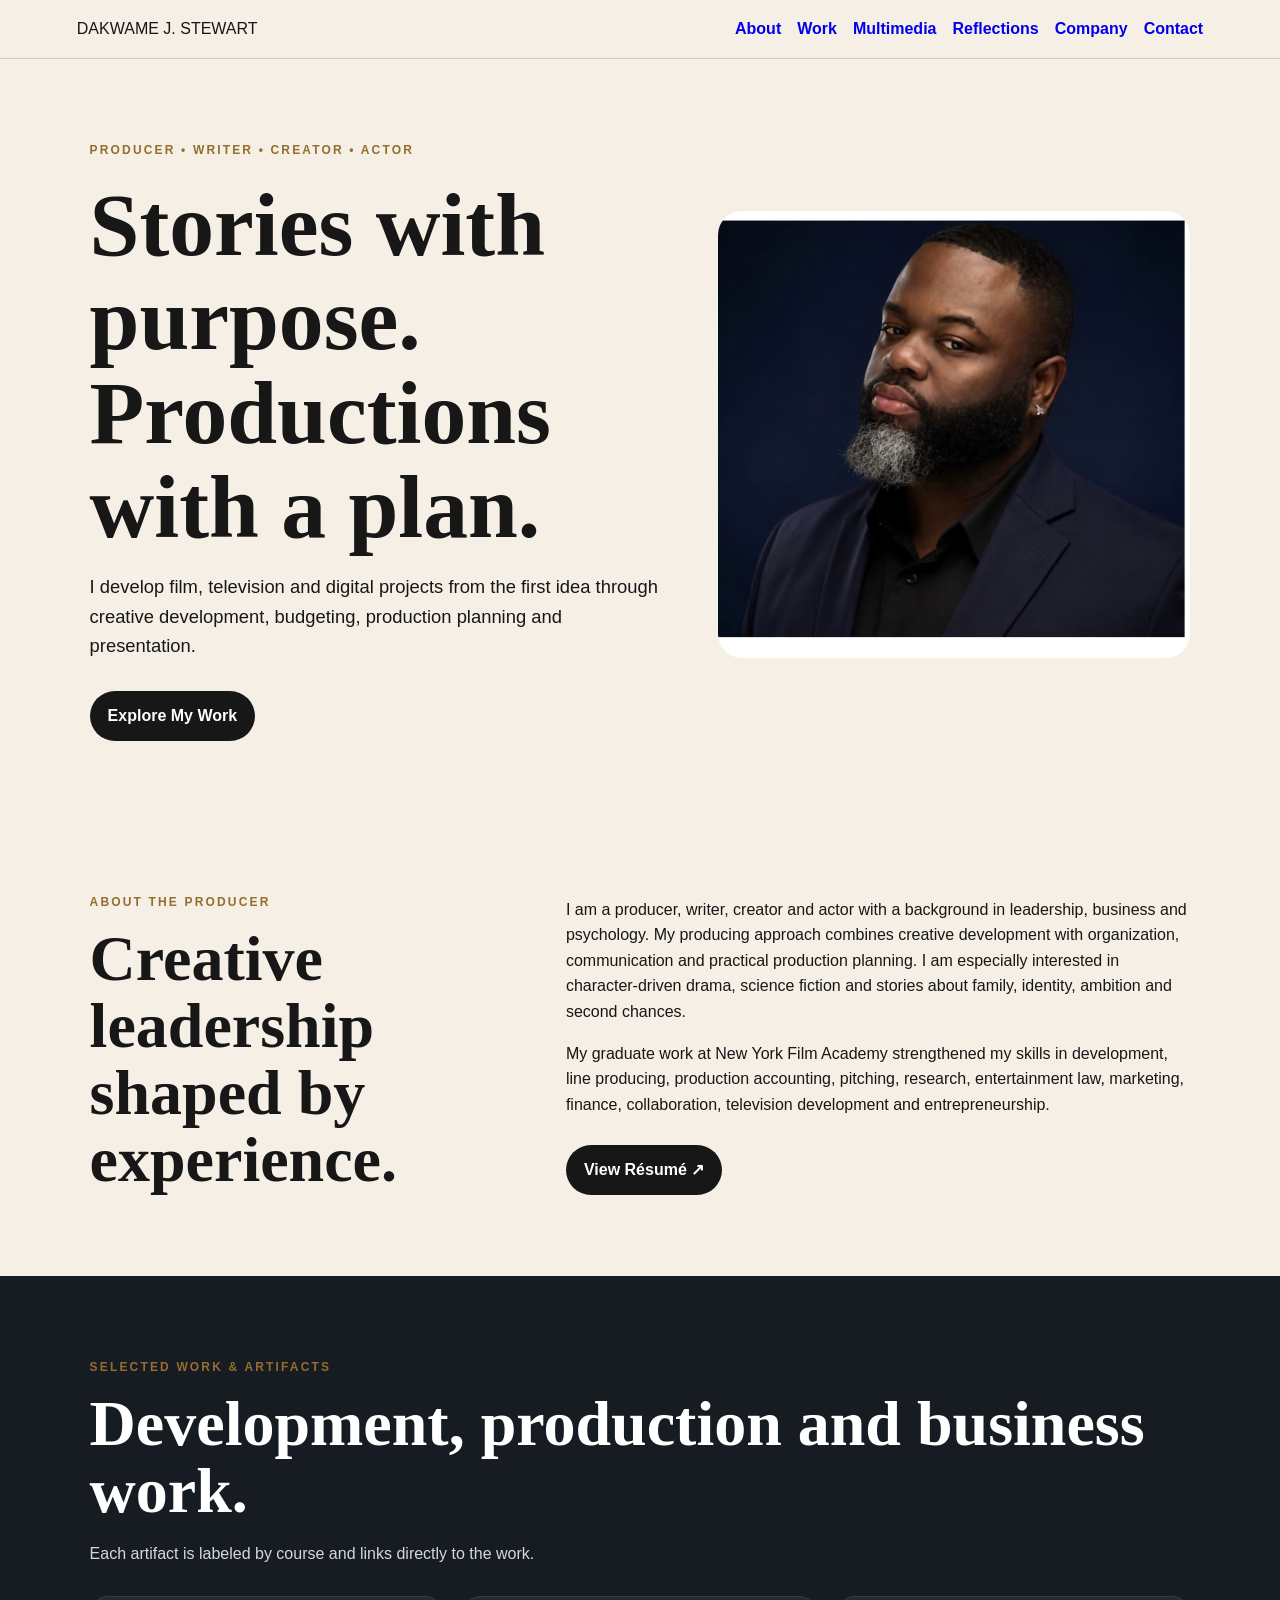
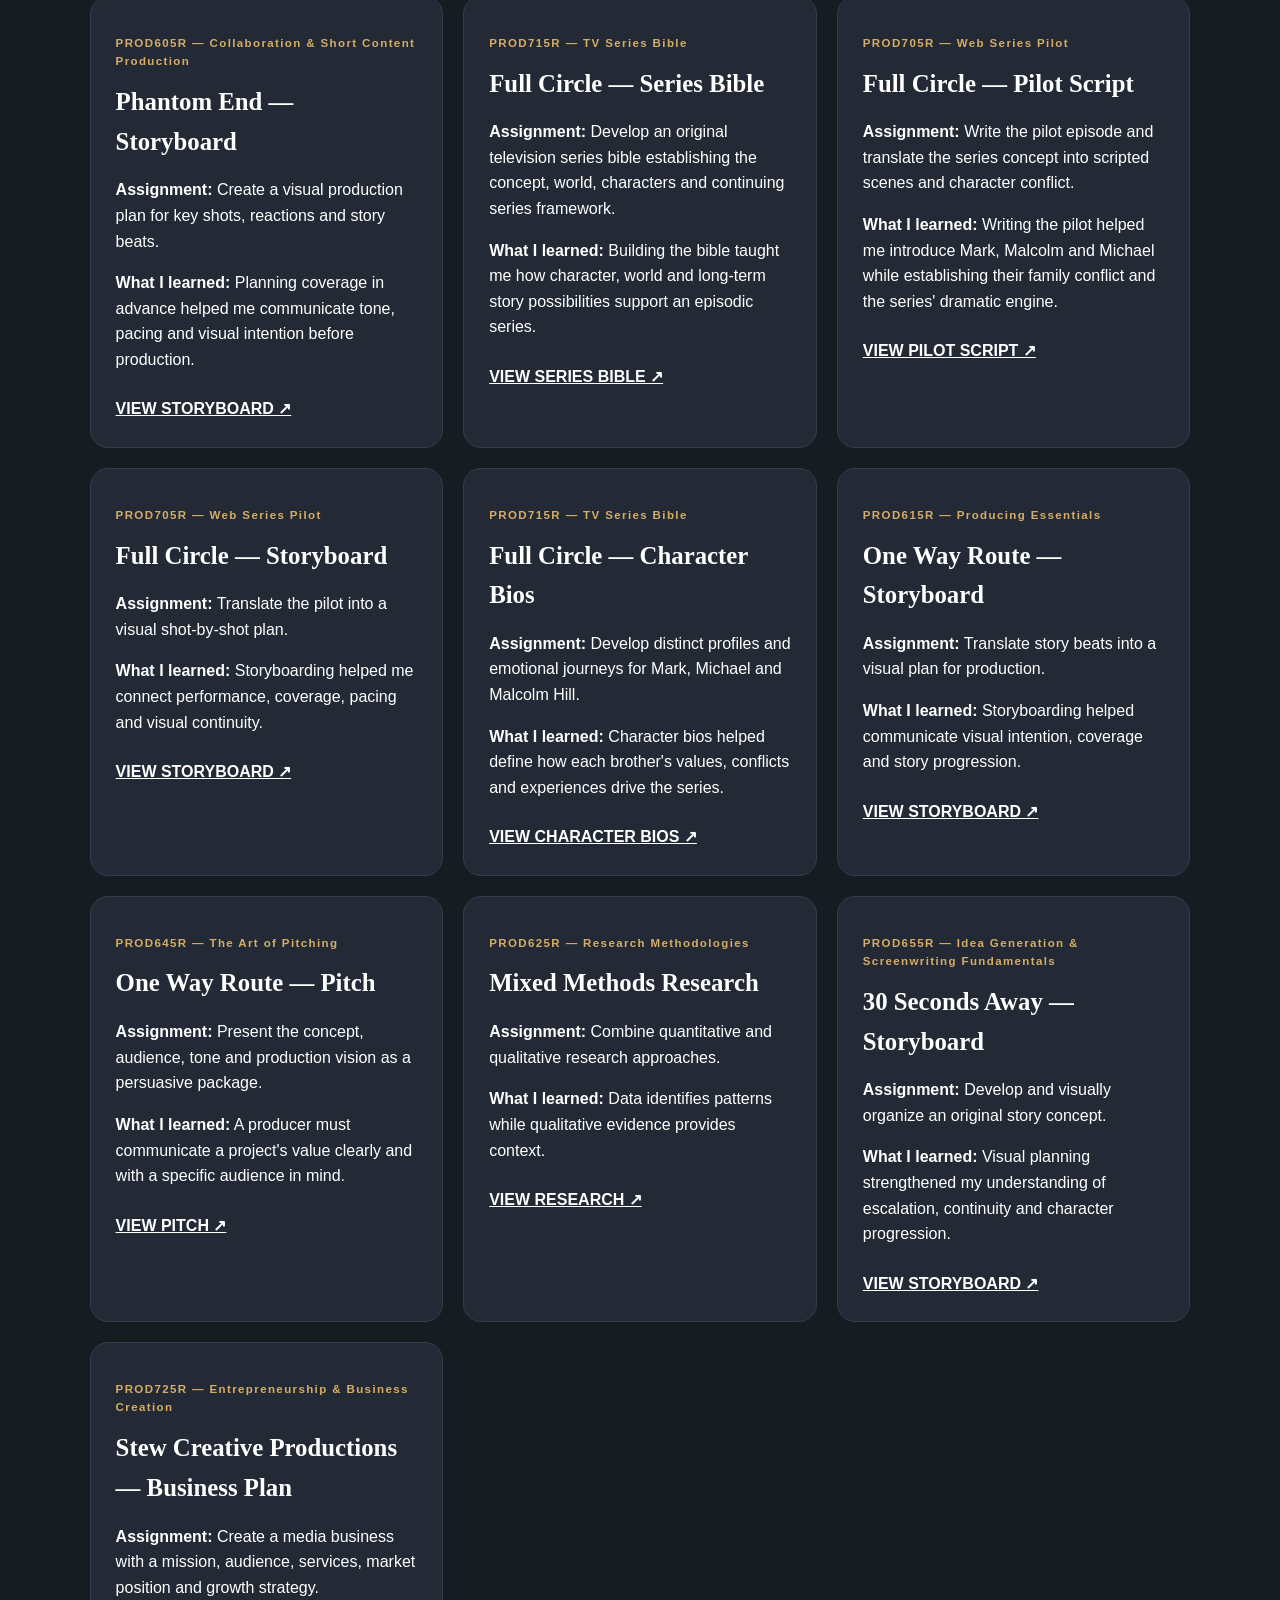
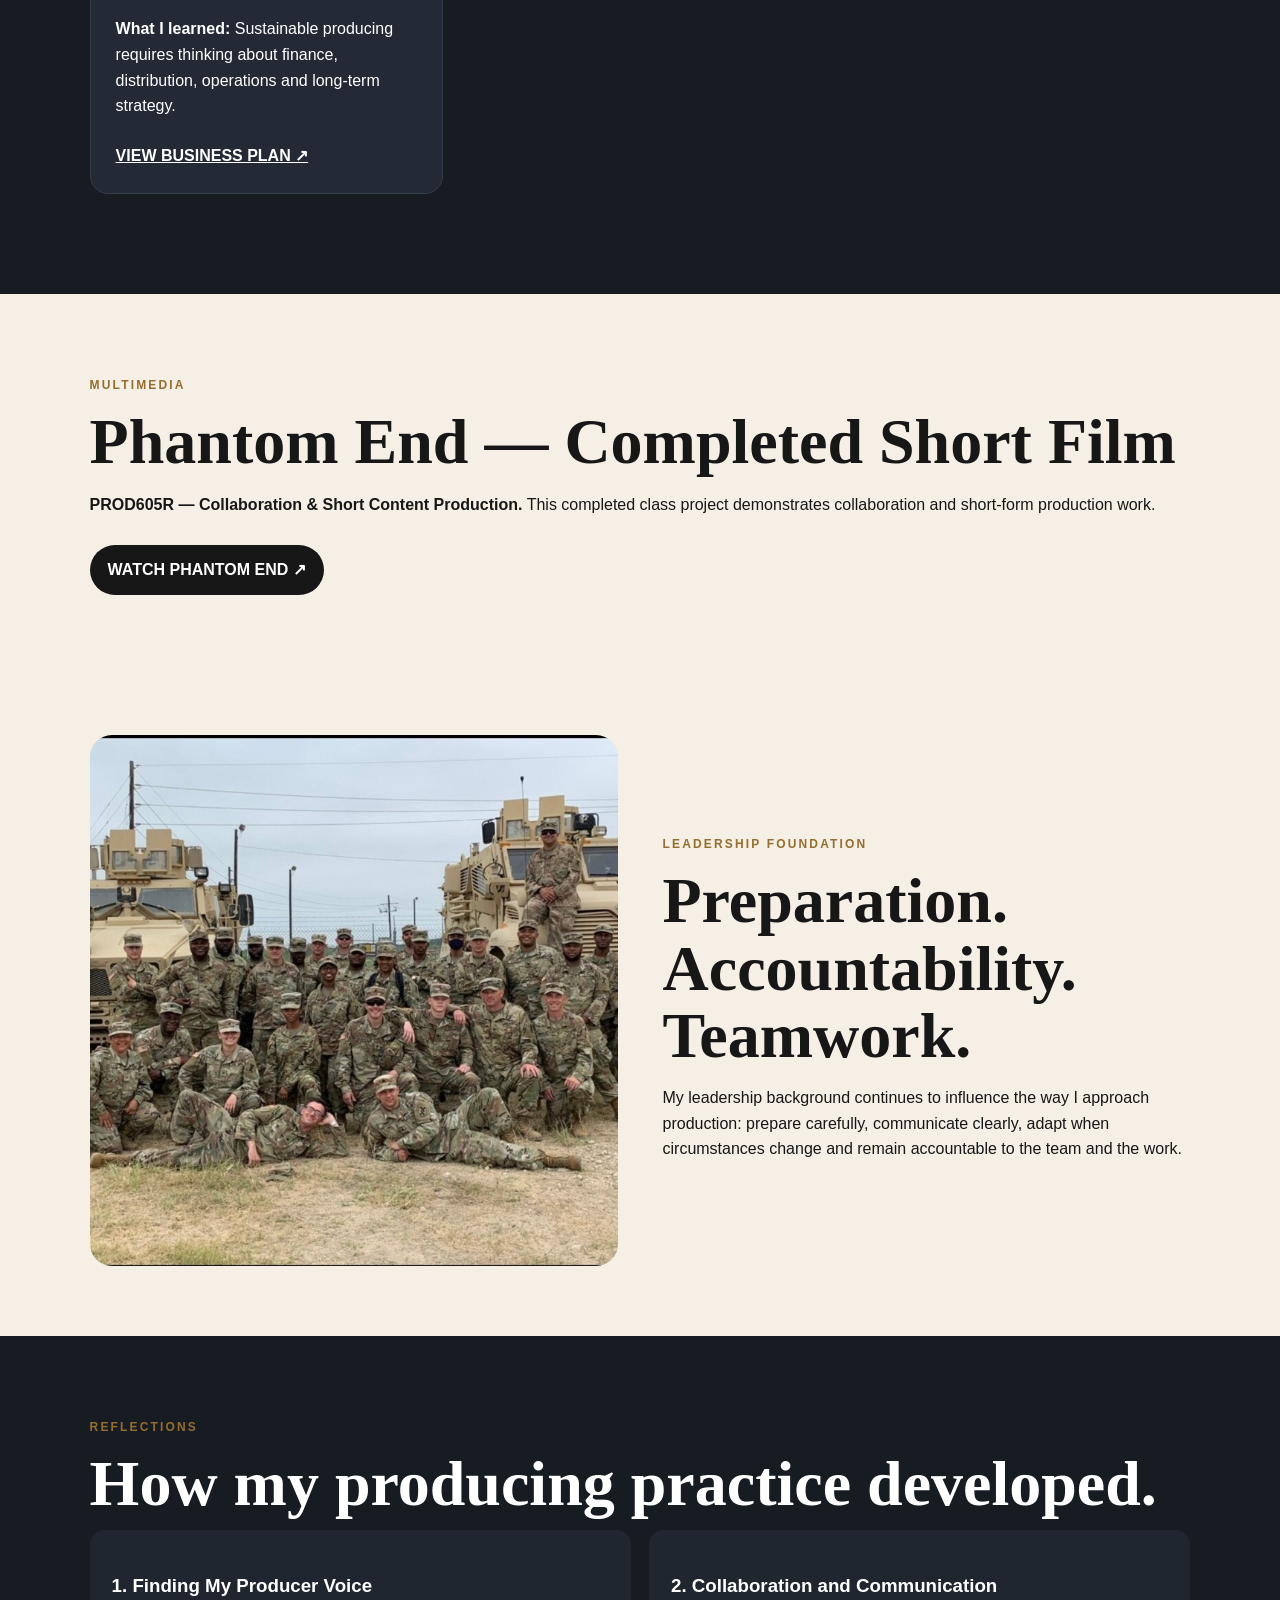
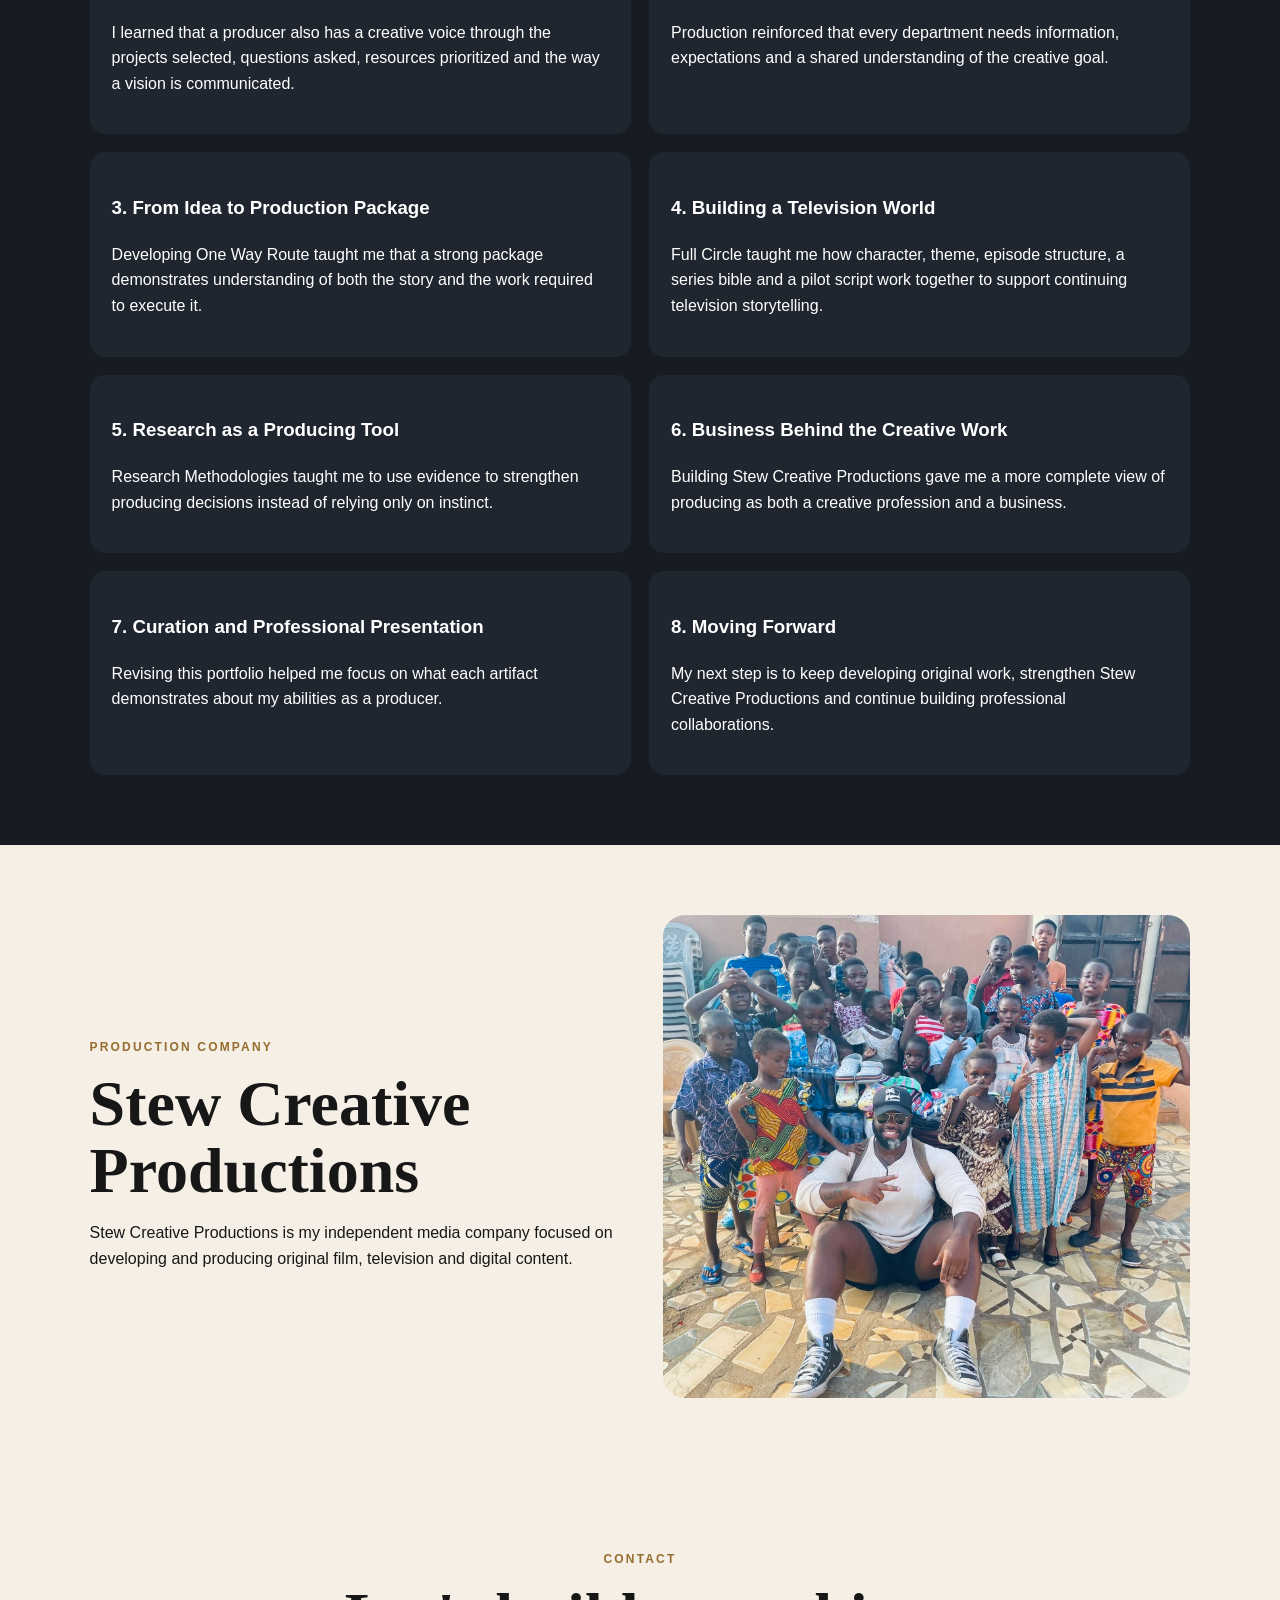
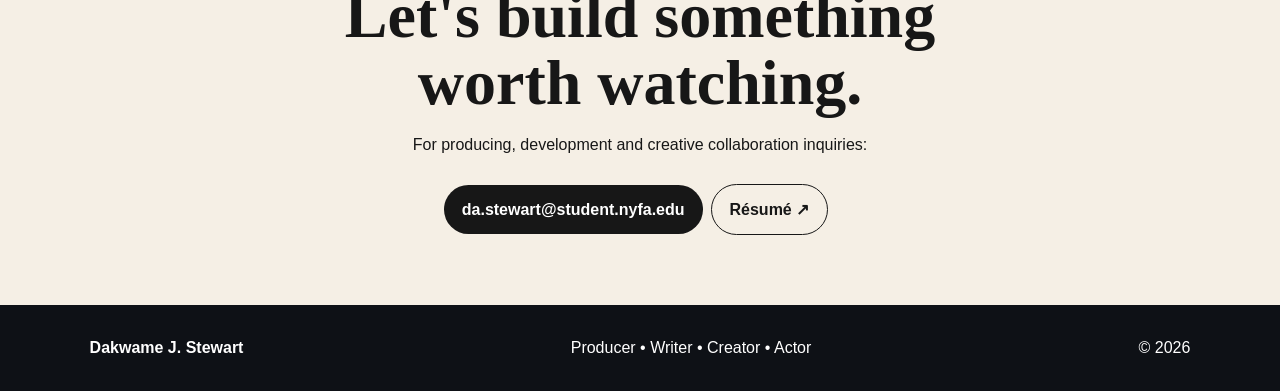
==== commit 067449bd: "Rename portfolio-index-professor-update.html to index.html" ====
--- a/index.html
+++ b/index.html
@@ -1,106 +1,31 @@
-<!doctype html>
-<html lang="en">
-<head>
-<meta charset="utf-8">
-<meta name="viewport" content="width=device-width, initial-scale=1">
-<title>Dakwame J. Stewart | Producer Portfolio</title>
-<meta name="description" content="Producer portfolio of Dakwame J. Stewart featuring film, television, research, business and production work developed at New York Film Academy.">
-<link rel="stylesheet" href="styles.css">
-</head>
-<body>
-<header>
-  <a class="brand" href="#home">DAKWAME J. STEWART</a>
-  <nav>
-    <a href="#about">About</a><a href="#work">Work</a><a href="#reflections">Reflections</a><a href="#company">Company</a><a href="#contact">Contact</a>
-  </nav>
-</header>
-
-<main>
-<section id="home" class="hero">
-  <div>
-    <p class="kicker">PRODUCER • WRITER • CREATOR • ACTOR</p>
-    <h1>Stories with purpose. Productions with a plan.</h1>
-    <p class="lede">I develop film, television and digital projects from the first idea through creative development, budgeting, production planning and presentation.</p>
-    <a class="btn" href="#work">Explore My Work</a>
-    
-  </div>
-  <img src="assets/portrait.jpeg" alt="Professional portrait of Dakwame J. Stewart">
-</section>
-
-<section id="about" class="split">
-  <div>
-    <p class="kicker">ABOUT THE PRODUCER</p>
-    <h2>Creative leadership shaped by experience.</h2>
-  </div>
-  <div>
-    <p>I am a producer, writer, creator and actor with a background in leadership, business and psychology. My producing approach combines creative development with organization, communication and practical production planning. I am especially interested in character-driven drama, science fiction and stories about family, identity, ambition and second chances.</p>
-    <p>My graduate work at New York Film Academy strengthened my skills in development, line producing, production accounting, pitching, research, entertainment law, marketing, finance, collaboration, television development and entrepreneurship. I use those tools to move projects from concept toward work that can be produced, presented and shared with an audience.</p>
-    <a class="btn" href="assets/Dakwame-Stewart-Resume.pdf" target="_blank" rel="noopener">View Résumé ↗</a>
-  </div>
-</section>
-
-<section id="work" class="dark fullbleed">
-  <div class="section-inner">
-    <p class="kicker">SELECTED WORK & ARTIFACTS</p>
-    <h2>Development, production and business work.</h2>
-    <p class="section-intro">Each listing identifies the course or assignment and links directly to the work when the artifact is available online.</p>
-<div class="artifact-grid">
-<article class="artifact"><p class="tag">PROD605R — Collaboration & Short Content Production</p><h3>Phantom End — Storyboard</h3><p><b>Assignment:</b> Create a visual production plan for key shots, reactions and story beats.</p><p><b>What I learned:</b> Planning coverage in advance helped me communicate tone, pacing and visual intention before production.</p><a href="assets/Phantom_End_Storyboard_DISTINCT.pdf" target="_blank" rel="noopener">VIEW STORYBOARD ↗</a></article>
-      <article class="artifact"><p class="tag">PROD705R — Web Series Pilot</p><h3>Full Circle — Pilot Script</h3><p><b>Assignment:</b> Develop the pilot material for “The Call Home” as a written production artifact.</p><p><b>What I learned:</b> The pilot script helped me shape character introductions, conflict and the story engine without relying on a finished film.</p><a href="assets/Full_Circle_Pilot.pdf" target="_blank" rel="noopener">VIEW PILOT ↗</a></article>
-
-      <article class="artifact"><p class="tag">PROD705R — Web Series Pilot</p><h3>Full Circle — Storyboard</h3><p><b>Assignment:</b> Translate “The Call Home” into a visual shot-by-shot plan.</p><p><b>What I learned:</b> Storyboarding helped me connect performance, coverage, pacing and visual continuity before production.</p><a href="assets/FULL%20CIRCLE%20STORYBOARD%20.pdf" target="_blank" rel="noopener">VIEW STORYBOARD ↗</a></article>
-
-      <article class="artifact"><p class="tag">PROD715R — TV Series Bible</p><h3>Full Circle — Character Bios</h3><p><b>Assignment:</b> Develop distinct profiles and long-term emotional journeys for Mark, Michael and Malcolm Hill.</p><p><b>What I learned:</b> Character bios helped me define how each brother’s values, conflicts and life experiences drive the series.</p><a href="assets/REVISED%20CHARACTER%20BIOS.pdf" target="_blank" rel="noopener">VIEW CHARACTER BIOS ↗</a></article>
-
-      <article class="artifact"><p class="tag">PRODUCTION PLANNING</p><h3>Full Circle — Crew List</h3><p><b>Assignment:</b> Identify core production roles, responsibilities and compensation for the planned shoot.</p><p><b>What I learned:</b> Building a crew list reinforced the importance of defining responsibilities and production costs before principal photography.</p><a href="assets/FULL%20CIRCLE%20CREW%20LIST.pdf" target="_blank" rel="noopener">VIEW CREW LIST ↗</a></article>
-
-      <article class="artifact"><p class="tag">PRODUCING ARTIFACT</p><h3>One Way Route — Storyboards</h3><p><b>Assignment:</b> Translate story beats into a visual plan for production.</p><p><b>What I learned:</b> Storyboards help departments share the same visual intention before production begins.</p><a href="assets/One_Way_Route_Storyboard_DISTINCT.pdf" target="_blank" rel="noopener">VIEW STORYBOARD ↗</a></article>
-
-      <article class="artifact"><p class="tag">PRODUCING ARTIFACT</p><h3>One Way Route — Pitch</h3><p><b>Assignment:</b> Present the concept, audience, tone and production vision as a persuasive package.</p><p><b>What I learned:</b> A producer must communicate the value of a project clearly, quickly and with a specific audience in mind.</p><a href="assets/One%20Way%20Route%20Pitch.pptx" target="_blank" rel="noopener">View Pitch ↗</a></article>
-
-      <article class="artifact"><p class="tag">PROD625R — Research Methodologies</p><h3>Mixed Methods Research</h3><p><b>Assignment:</b> Combine quantitative and qualitative research approaches.</p><p><b>What I learned:</b> Data can identify patterns while qualitative evidence explains the people and motivations behind those patterns.</p><a href="assets/Mixed_Methods_Research.pdf" target="_blank" rel="noopener">View Research ↗</a></article>
-
-      <article class="artifact"><p class="tag">SERIES DEVELOPMENT</p><h3>30 Seconds Away — Storyboard</h3><p><b>Assignment:</b> Develop a streaming-series concept with premise, characters, season framework and story engine.</p><p><b>What I learned:</b> Series development requires escalation, continuity, audience hooks and character progression to work together.</p><a href="assets/30_Seconds_Away_Storyboard_DISTINCT.pdf" target="_blank" rel="noopener">VIEW STORYBOARD ↗</a></article>
-
-      <article class="artifact"><p class="tag">PROD725R — Entrepreneurship & Business Creation</p><h3>Stew Creative Productions — Business Plan</h3><p><b>Assignment:</b> Create a new-media business with a mission, audience, services, market position and growth strategy.</p><p><b>What I learned:</b> Sustainable producing requires thinking beyond one project toward finance, distribution, operations and long-term company strategy.</p><a href="assets/REVISED%20BUSINESS.pdf" target="_blank" rel="noopener">View Business Plan ↗</a></article>
-    </div>
-  </div>
-</section>
-
-
-
-<section class="visual-story">
-  <img src="assets/military.jpeg" alt="Military unit photo">
-  <div><p class="kicker">LEADERSHIP FOUNDATION</p><h2>Preparation. Accountability. Teamwork.</h2><p>My leadership background continues to influence the way I approach production: prepare carefully, communicate clearly, adapt when circumstances change and remain accountable to the team and the work.</p></div>
-</section>
-
-<section id="reflections" class="dark fullbleed">
- <div class="section-inner"><p class="kicker">REFLECTIONS</p><h2>How my producing practice developed.</h2>
-  <div class="reflections">
-   <article><h3>1. Finding My Producer Voice</h3><p>At the beginning of the program, I thought of producing mainly as the work required to organize a project and get it made. Through development, pitching and production exercises, I learned that a producer also has a creative voice. That voice appears in the projects I choose, the questions I ask, the resources I prioritize and the way I communicate a vision to other people.</p><p>This changed the way I approach my own material. I now look beyond whether an idea interests me and ask whether I understand its audience, scope, production needs and long-term potential. I have become more intentional about balancing the creative side of a project with the practical decisions necessary to move it forward.</p></article>
-   <article><h3>2. Collaboration and Communication</h3><p>Production work reinforced that a good idea cannot carry a project by itself. Every department needs information, expectations and a shared understanding of what the production is trying to accomplish. Collaboration taught me to communicate earlier, listen more carefully and make sure responsibilities are clear.</p><p>That lesson has made me a stronger producer because I now see communication as part of the creative process rather than an administrative task. When people understand the plan, they can contribute more confidently, problems are easier to identify and the production has a better chance of protecting the original creative intention.</p></article>
-   <article><h3>3. From Idea to Production Package</h3><p>Developing One Way Route pushed me to think beyond the concept itself. The budget, pitch, storyboards and other planning materials forced me to examine how the story would actually be produced. Each document answered a different production question and made the project more concrete.</p><p>I learned that a strong package creates confidence. It demonstrates that the producer understands both the story and the work required to execute it. That experience strengthened my ability to evaluate scope, anticipate production needs and communicate a project to collaborators or potential supporters.</p></article>
-   <article><h3>4. Building a Television World</h3><p>Full Circle taught me that television development requires a different kind of planning from a single short film. Characters need enough depth to sustain multiple episodes, conflicts need room to grow and the world must continually generate new story possibilities.</p><p>Working on the series bible and pilot helped me understand how character, theme and episode structure support one another. I became more conscious of the audience experience: what information to reveal, what questions to leave open and how the pilot establishes expectations for the series that follows.</p></article>
-   <article><h3>5. Research as a Producing Tool</h3><p>Research Methodologies expanded my understanding of how evidence can support producing decisions. Quantitative research can reveal patterns, audience behavior or market information, while qualitative research can provide context and explain why people respond the way they do.</p><p>As a producer, I can use both approaches when researching audiences, comparable projects, trends or the real-world subjects behind a story. The course encouraged me to question assumptions and make decisions from stronger information instead of relying only on instinct.</p></article>
-   <article><h3>6. Business Behind the Creative Work</h3><p>Courses involving finance, law, marketing and entrepreneurship showed me that producing continues far beyond development and the set. A project also exists within contracts, budgets, financing structures, distribution strategies and an increasingly competitive marketplace.</p><p>Building Stew Creative Productions helped connect those lessons. I began thinking about how individual projects can fit within a larger company identity and how a producer can build relationships, services and intellectual property over time. This gave me a more complete view of producing as both a creative profession and a business.</p></article>
-   <article><h3>7. Curation and Professional Presentation</h3><p>Curation taught me that presentation is itself a form of communication. A portfolio should not contain everything I have made. It should guide the viewer toward work that demonstrates specific skills, development and professional direction.</p><p>Revising this portfolio made that lesson practical. I had to separate the explanation of why I selected an artifact from the information a professional visitor actually needs: what the project is, what I did, what course or assignment produced it and what the work demonstrates about my abilities.</p></article>
-   <article><h3>8. Moving Forward</h3><p>The program gave me a broader understanding of the producer's responsibility from idea generation through development, production, business planning and presentation. I leave with stronger tools, but also with a clearer understanding that professional growth depends on continuing to use those tools outside the classroom.</p><p>My next step is to keep developing original work, strengthen Stew Creative Productions and continue building relationships with collaborators who can help move projects toward production and distribution. The portfolio represents completed coursework, but I want the projects themselves to continue developing beyond the program.</p></article>
-  </div>
- </div>
-</section>
-
-<section id="company" class="company">
-  <div><p class="kicker">PRODUCTION COMPANY</p><h2>Stew Creative Productions</h2><p>Stew Creative Productions is my independent media company focused on developing and producing original film, television and digital content. The company is designed to support character-driven storytelling while building professional collaborations and production opportunities.</p></div>
-  <img src="assets/community-service.jpeg" alt="Dakwame Stewart with a community group">
-</section>
-
-<section id="contact" class="contact">
- <p class="kicker">CONTACT</p><h2>Let’s build something worth watching.</h2>
- <p>For producing, development and creative collaboration inquiries:</p>
- <a class="btn" href="mailto:da.stewart@student.nyfa.edu">da.stewart@student.nyfa.edu</a>
- <a class="btn secondary" href="assets/Dakwame-Stewart-Resume.pdf" target="_blank" rel="noopener">Résumé ↗</a>
-</section>
-</main>
-<footer><strong>Dakwame J. Stewart</strong><span>Producer • Writer • Creator • Actor</span><span>© 2026</span></footer>
-</body>
-</html>
+<!doctype html><html lang="en"><head><meta charset="utf-8"><meta name="viewport" content="width=device-width,initial-scale=1"><title>Dakwame J. Stewart | Producer Portfolio</title><link rel="stylesheet" href="styles.css"></head><body>
+<header><a class="brand" href="#home">DAKWAME J. STEWART</a><nav><a href="#about">About</a><a href="#work">Work</a><a href="#multimedia">Multimedia</a><a href="#reflections">Reflections</a><a href="#company">Company</a><a href="#contact">Contact</a></nav></header>
+<main><section id="home" class="hero"><div><p class="kicker">PRODUCER • WRITER • CREATOR • ACTOR</p><h1>Stories with purpose. Productions with a plan.</h1><p class="lede">I develop film, television and digital projects from the first idea through creative development, budgeting, production planning and presentation.</p><a class="btn" href="#work">Explore My Work</a></div><img src="assets/portrait.jpeg" alt="Professional portrait of Dakwame J. Stewart"></section>
+<section id="about" class="split"><div><p class="kicker">ABOUT THE PRODUCER</p><h2>Creative leadership shaped by experience.</h2></div><div><p>I am a producer, writer, creator and actor with a background in leadership, business and psychology. My producing approach combines creative development with organization, communication and practical production planning. I am especially interested in character-driven drama, science fiction and stories about family, identity, ambition and second chances.</p><p>My graduate work at New York Film Academy strengthened my skills in development, line producing, production accounting, pitching, research, entertainment law, marketing, finance, collaboration, television development and entrepreneurship.</p><a class="btn" href="assets/Dakwame-Stewart-Resume.pdf" target="_blank">View Résumé ↗</a></div></section>
+<section id="work" class="dark fullbleed"><div class="section-inner"><p class="kicker">SELECTED WORK & ARTIFACTS</p><h2>Development, production and business work.</h2><p class="section-intro">Each artifact is labeled by course and links directly to the work.</p><div class="artifact-grid">
+<article class="artifact"><p class="tag">PROD605R — Collaboration & Short Content Production</p><h3>Phantom End — Storyboard</h3><p><b>Assignment:</b> Create a visual production plan for key shots, reactions and story beats.</p><p><b>What I learned:</b> Planning coverage in advance helped me communicate tone, pacing and visual intention before production.</p><a href="assets/Phantom_End_Storyboard_DISTINCT.pdf" target="_blank">VIEW STORYBOARD ↗</a></article>
+<article class="artifact"><p class="tag">PROD715R — TV Series Bible</p><h3>Full Circle — Series Bible</h3><p><b>Assignment:</b> Develop an original television series bible establishing the concept, world, characters and continuing series framework.</p><p><b>What I learned:</b> Building the bible taught me how character, world and long-term story possibilities support an episodic series.</p><a href="assets/Full_Circle_Pilot.pdf" target="_blank">VIEW SERIES BIBLE ↗</a></article>
+<article class="artifact"><p class="tag">PROD705R — Web Series Pilot</p><h3>Full Circle — Pilot Script</h3><p><b>Assignment:</b> Write the pilot episode and translate the series concept into scripted scenes and character conflict.</p><p><b>What I learned:</b> Writing the pilot helped me introduce Mark, Malcolm and Michael while establishing their family conflict and the series' dramatic engine.</p><a href="assets/PILOT%20SCRIPT%20-Full%20Circle-.pdf" target="_blank">VIEW PILOT SCRIPT ↗</a></article>
+<article class="artifact"><p class="tag">PROD705R — Web Series Pilot</p><h3>Full Circle — Storyboard</h3><p><b>Assignment:</b> Translate the pilot into a visual shot-by-shot plan.</p><p><b>What I learned:</b> Storyboarding helped me connect performance, coverage, pacing and visual continuity.</p><a href="assets/FULL%20CIRCLE%20STORYBOARD%20.pdf" target="_blank">VIEW STORYBOARD ↗</a></article>
+<article class="artifact"><p class="tag">PROD715R — TV Series Bible</p><h3>Full Circle — Character Bios</h3><p><b>Assignment:</b> Develop distinct profiles and emotional journeys for Mark, Michael and Malcolm Hill.</p><p><b>What I learned:</b> Character bios helped define how each brother's values, conflicts and experiences drive the series.</p><a href="assets/REVISED%20CHARACTER%20BIOS.pdf" target="_blank">VIEW CHARACTER BIOS ↗</a></article>
+<article class="artifact"><p class="tag">PROD615R — Producing Essentials</p><h3>One Way Route — Storyboard</h3><p><b>Assignment:</b> Translate story beats into a visual plan for production.</p><p><b>What I learned:</b> Storyboarding helped communicate visual intention, coverage and story progression.</p><a href="assets/One_Way_Route_Storyboard_DISTINCT.pdf" target="_blank">VIEW STORYBOARD ↗</a></article>
+<article class="artifact"><p class="tag">PROD645R — The Art of Pitching</p><h3>One Way Route — Pitch</h3><p><b>Assignment:</b> Present the concept, audience, tone and production vision as a persuasive package.</p><p><b>What I learned:</b> A producer must communicate a project's value clearly and with a specific audience in mind.</p><a href="assets/One%20Way%20Route%20Pitch.pptx" target="_blank">VIEW PITCH ↗</a></article>
+<article class="artifact"><p class="tag">PROD625R — Research Methodologies</p><h3>Mixed Methods Research</h3><p><b>Assignment:</b> Combine quantitative and qualitative research approaches.</p><p><b>What I learned:</b> Data identifies patterns while qualitative evidence provides context.</p><a href="assets/Mixed_Methods_Research.pdf" target="_blank">VIEW RESEARCH ↗</a></article>
+<article class="artifact"><p class="tag">PROD655R — Idea Generation & Screenwriting Fundamentals</p><h3>30 Seconds Away — Storyboard</h3><p><b>Assignment:</b> Develop and visually organize an original story concept.</p><p><b>What I learned:</b> Visual planning strengthened my understanding of escalation, continuity and character progression.</p><a href="assets/30_Seconds_Away_Storyboard_DISTINCT.pdf" target="_blank">VIEW STORYBOARD ↗</a></article>
+<article class="artifact"><p class="tag">PROD725R — Entrepreneurship & Business Creation</p><h3>Stew Creative Productions — Business Plan</h3><p><b>Assignment:</b> Create a media business with a mission, audience, services, market position and growth strategy.</p><p><b>What I learned:</b> Sustainable producing requires thinking about finance, distribution, operations and long-term strategy.</p><a href="assets/REVISED%20BUSINESS.pdf" target="_blank">VIEW BUSINESS PLAN ↗</a></article>
+</div></div></section>
+<section id="multimedia"><p class="kicker">MULTIMEDIA</p><h2>Phantom End — Completed Short Film</h2><p><b>PROD605R — Collaboration & Short Content Production.</b> This completed class project demonstrates collaboration and short-form production work.</p><a class="btn" href="https://youtu.be/8IARrA4el0o" target="_blank">WATCH PHANTOM END ↗</a></section>
+<section class="visual-story"><img src="assets/military.jpeg" alt="Military unit photo"><div><p class="kicker">LEADERSHIP FOUNDATION</p><h2>Preparation. Accountability. Teamwork.</h2><p>My leadership background continues to influence the way I approach production: prepare carefully, communicate clearly, adapt when circumstances change and remain accountable to the team and the work.</p></div></section>
+<section id="reflections" class="dark fullbleed"><div class="section-inner"><p class="kicker">REFLECTIONS</p><h2>How my producing practice developed.</h2><div class="reflections">
+<article><h3>1. Finding My Producer Voice</h3><p>I learned that a producer also has a creative voice through the projects selected, questions asked, resources prioritized and the way a vision is communicated.</p></article>
+<article><h3>2. Collaboration and Communication</h3><p>Production reinforced that every department needs information, expectations and a shared understanding of the creative goal.</p></article>
+<article><h3>3. From Idea to Production Package</h3><p>Developing One Way Route taught me that a strong package demonstrates understanding of both the story and the work required to execute it.</p></article>
+<article><h3>4. Building a Television World</h3><p>Full Circle taught me how character, theme, episode structure, a series bible and a pilot script work together to support continuing television storytelling.</p></article>
+<article><h3>5. Research as a Producing Tool</h3><p>Research Methodologies taught me to use evidence to strengthen producing decisions instead of relying only on instinct.</p></article>
+<article><h3>6. Business Behind the Creative Work</h3><p>Building Stew Creative Productions gave me a more complete view of producing as both a creative profession and a business.</p></article>
+<article><h3>7. Curation and Professional Presentation</h3><p>Revising this portfolio helped me focus on what each artifact demonstrates about my abilities as a producer.</p></article>
+<article><h3>8. Moving Forward</h3><p>My next step is to keep developing original work, strengthen Stew Creative Productions and continue building professional collaborations.</p></article>
+</div></div></section>
+<section id="company" class="company"><div><p class="kicker">PRODUCTION COMPANY</p><h2>Stew Creative Productions</h2><p>Stew Creative Productions is my independent media company focused on developing and producing original film, television and digital content.</p></div><img src="assets/community-service.jpeg" alt="Community service"></section>
+<section id="contact" class="contact"><p class="kicker">CONTACT</p><h2>Let's build something worth watching.</h2><p>For producing, development and creative collaboration inquiries:</p><a class="btn" href="mailto:da.stewart@student.nyfa.edu">da.stewart@student.nyfa.edu</a><a class="btn secondary" href="assets/Dakwame-Stewart-Resume.pdf" target="_blank">Résumé ↗</a></section></main>
+<footer><strong>Dakwame J. Stewart</strong><span>Producer • Writer • Creator • Actor</span><span>© 2026</span></footer></body></html>
